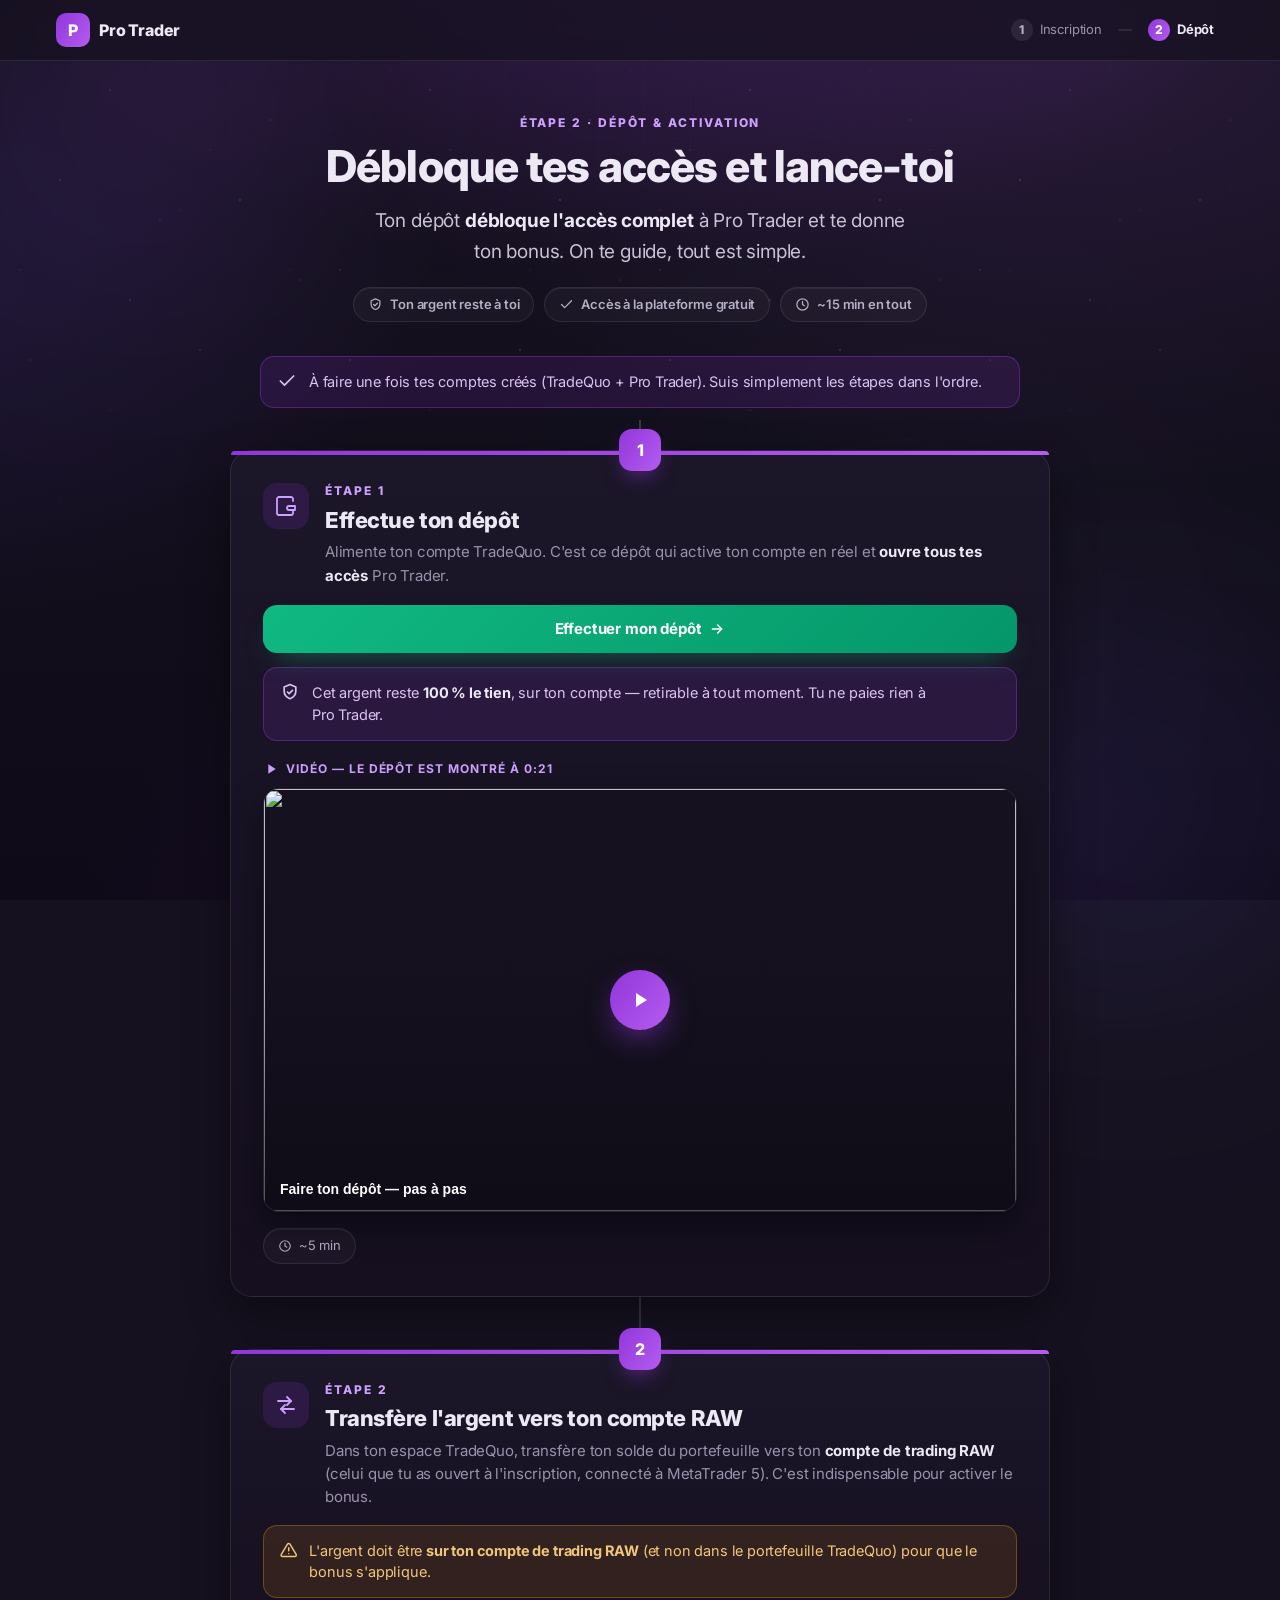
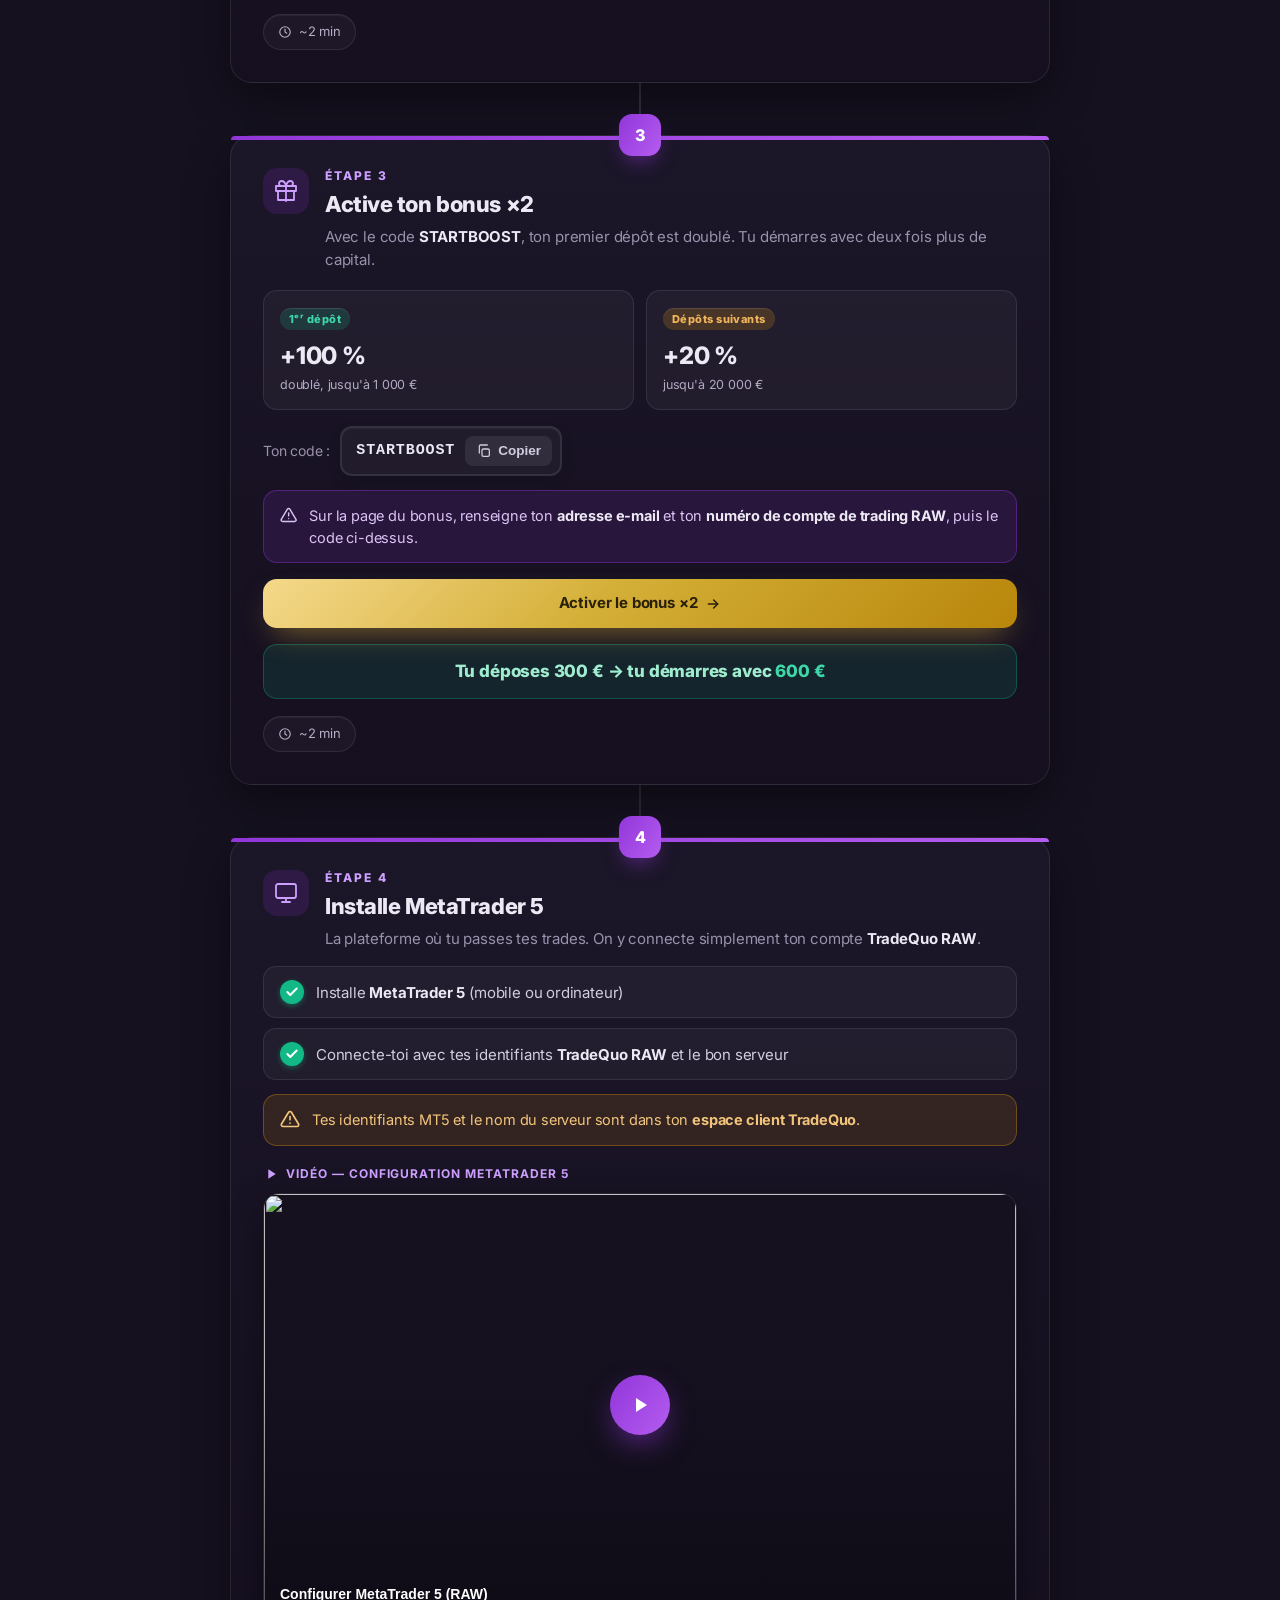
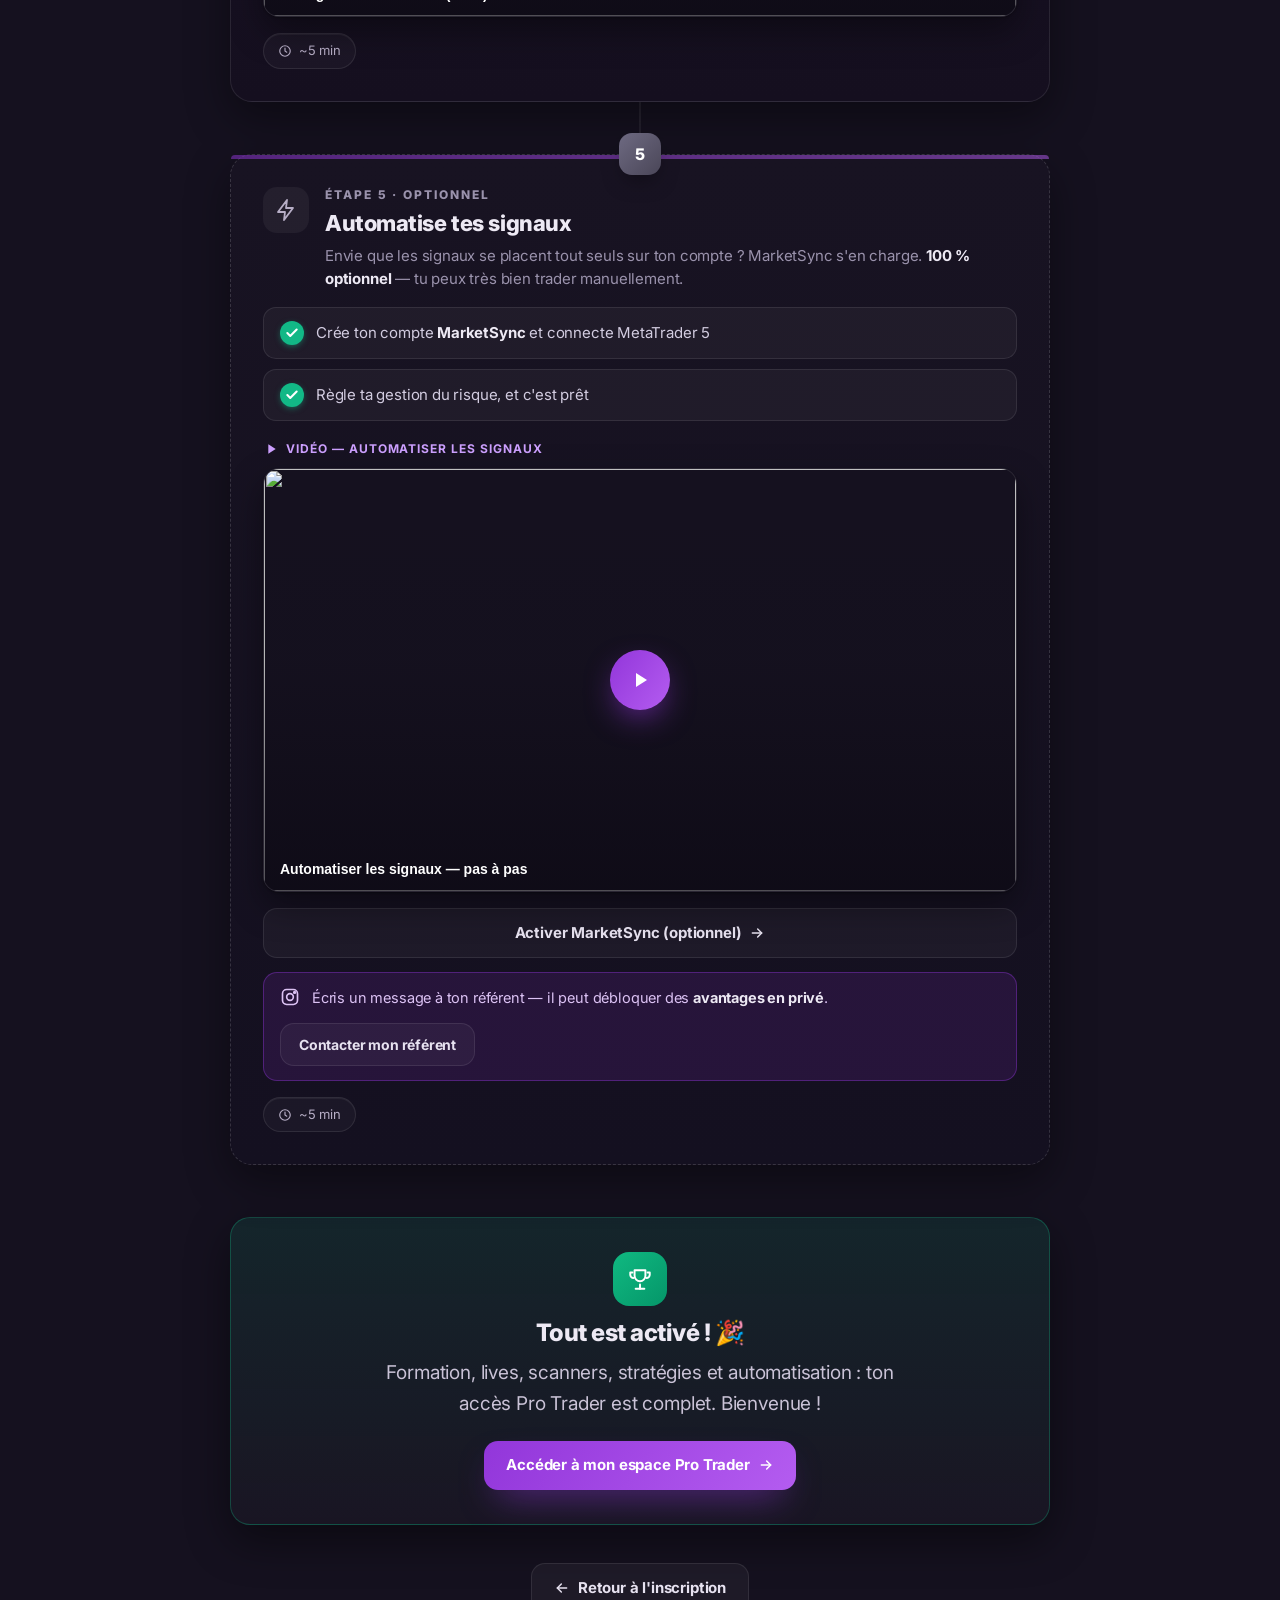
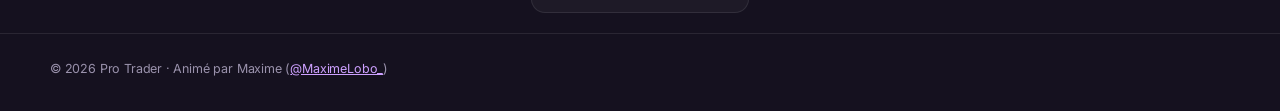
==== depot.html @ 98b0fa1c "Add progress stepper to header and give logo breathing room Add a 1 Inscription → 2 Dépôt wayfinding" ====
<!DOCTYPE html>
<html lang="fr">
<head>
  <meta charset="UTF-8" />
  <meta name="viewport" content="width=device-width, initial-scale=1.0" />
  <title>Pro Trader — Dépôt, bonus & MetaTrader 5</title>
  <meta name="description" content="Débloque tous tes accès en quelques minutes : dépôt, bonus ×2, MetaTrader 5 et automatisation. Guidé pas à pas, sans connaissance technique." />
  <meta name="theme-color" content="#15111F" />
  <link rel="icon" href="data:image/svg+xml,%3Csvg xmlns='http://www.w3.org/2000/svg' viewBox='0 0 32 32'%3E%3Crect width='32' height='32' rx='7' fill='%239236DA'/%3E%3Ctext x='16' y='23' font-size='19' font-family='Arial' font-weight='bold' fill='white' text-anchor='middle'%3EP%3C/text%3E%3C/svg%3E" />
  <link rel="preconnect" href="https://fonts.googleapis.com" />
  <link rel="preconnect" href="https://fonts.gstatic.com" crossorigin />
  <link href="https://fonts.googleapis.com/css2?family=Inter:wght@400;500;600;700;800;900&display=swap" rel="stylesheet" />
  <link rel="stylesheet" href="style.css" />
  <script>document.documentElement.classList.add('js');</script>
</head>
<body>
  <div class="bg-stars" aria-hidden="true"></div>
  <div class="orb orb-a" aria-hidden="true"></div>
  <div class="orb orb-b" aria-hidden="true"></div>
  <div class="orb orb-c" aria-hidden="true"></div>

  <svg width="0" height="0" aria-hidden="true" style="position:absolute"><defs>
    <g id="i-check"><path d="M20 6 9 17l-5-5"/></g>
    <g id="i-arrow"><path d="M5 12h14"/><path d="m13 6 6 6-6 6"/></g>
    <g id="i-back"><path d="M19 12H5"/><path d="m11 18-6-6 6-6"/></g>
    <g id="i-deposit"><path d="M19 7V5a2 2 0 0 0-2-2H5a2 2 0 0 0-2 2v14a2 2 0 0 0 2 2h12a2 2 0 0 0 2-2v-2"/><path d="M21 12h-6a2 2 0 0 0 0 4h6v-4Z"/></g>
    <g id="i-transfer"><path d="M4 8h13"/><path d="m13 4 4 4-4 4"/><path d="M20 16H7"/><path d="m11 20-4-4 4-4"/></g>
    <g id="i-screen"><rect x="2" y="3" width="20" height="14" rx="2"/><path d="M8 21h8"/><path d="M12 17v4"/></g>
    <g id="i-clock"><circle cx="12" cy="12" r="9"/><path d="M12 7v5l3 2"/></g>
    <g id="i-gift"><path d="M20 12v9H4v-9"/><path d="M2 7h20v5H2z"/><path d="M12 22V7"/><path d="M12 7H7.5a2.5 2.5 0 0 1 0-5C11 2 12 7 12 7Z"/><path d="M12 7h4.5a2.5 2.5 0 0 0 0-5C13 2 12 7 12 7Z"/></g>
    <g id="i-bolt"><path d="M13 2 4 14h7l-1 8 9-12h-7l1-8Z"/></g>
    <g id="i-copy"><rect x="9" y="9" width="11" height="11" rx="2"/><path d="M5 15V5a2 2 0 0 1 2-2h10"/></g>
    <g id="i-alert"><path d="M12 9v4"/><path d="M12 17h.01"/><path d="M10.3 3.9 1.8 18a2 2 0 0 0 1.7 3h17a2 2 0 0 0 1.7-3L13.7 3.9a2 2 0 0 0-3.4 0Z"/></g>
    <g id="i-shield"><path d="M12 3l7 3v5c0 4.5-3 7.5-7 9-4-1.5-7-4.5-7-9V6l7-3Z"/><path d="m9 12 2 2 4-4"/></g>
    <g id="i-trophy"><path d="M8 21h8"/><path d="M12 17v4"/><path d="M7 4h10v5a5 5 0 0 1-10 0V4Z"/><path d="M5 6H3v2a3 3 0 0 0 3 3"/><path d="M19 6h2v2a3 3 0 0 1-3 3"/></g>
    <g id="i-play"><path d="M8 5v14l11-7z"/></g>
    <g id="i-ig"><rect x="3" y="3" width="18" height="18" rx="5"/><circle cx="12" cy="12" r="4"/><circle cx="17.5" cy="6.5" r="1"/></g>
  </defs></svg>

  <!-- TOPBAR -->
  <header class="topbar">
    <div class="wrap topbar-in">
      <a class='logo' href='index.html'><span class="mark">P</span> Pro&nbsp;Trader</a>
      <nav class="steps-nav" aria-label="Progression">
        <a href="index.html"><span class="n">1</span><span class="lbl">Inscription</span></a>
        <span class="sep" aria-hidden="true"></span>
        <a href="depot.html" class="active" aria-current="step"><span class="n">2</span><span class="lbl">Dépôt</span></a>
      </nav>
    </div>
  </header>

  <!-- HERO -->
  <section class="wrap narrow" style="text-align:center; padding:54px 20px 8px">
    <p class="eyebrow reveal">Étape 2 · Dépôt &amp; activation</p>
    <h1 class="h-sec reveal" style="margin-top:12px; font-size:clamp(28px,4.4vw,44px)">Débloque tes accès et lance-toi</h1>
    <p class="lead reveal" style="margin:16px auto 0; max-width:560px">Ton dépôt <strong style="color:var(--ink)">débloque l'accès complet</strong> à Pro&nbsp;Trader et te donne ton bonus. On te guide, tout est simple.</p>
    <div class="trust reveal">
      <span class="chip"><svg width="15" height="15" viewBox="0 0 24 24" fill="none" stroke="currentColor" stroke-width="2" stroke-linecap="round" stroke-linejoin="round"><use href="#i-shield"/></svg>Ton argent reste à toi</span>
      <span class="chip"><svg width="15" height="15" viewBox="0 0 24 24" fill="none" stroke="currentColor" stroke-width="2" stroke-linecap="round" stroke-linejoin="round"><use href="#i-check"/></svg>Accès à la plateforme gratuit</span>
      <span class="chip"><svg width="15" height="15" viewBox="0 0 24 24" fill="none" stroke="currentColor" stroke-width="2" stroke-linecap="round" stroke-linejoin="round"><use href="#i-clock"/></svg>~15 min en tout</span>
    </div>
  </section>

  <section class="wrap" style="padding:26px 20px 8px">
    <div class="note note-blue reveal" style="max-width:760px; margin:0 auto">
      <svg width="20" height="20" viewBox="0 0 24 24" fill="none" stroke="currentColor" stroke-width="2" stroke-linecap="round" stroke-linejoin="round"><use href="#i-check"/></svg>
      <span>À faire une fois tes comptes créés (TradeQuo + Pro&nbsp;Trader). Suis simplement les étapes dans l'ordre.</span>
    </div>

    <div class="timeline" style="max-width:820px; margin:12px auto 0">

      <!-- 1 — DÉPÔT -->
      <div class="step reveal">
        <div class="step-num">1</div>
        <div style="display:flex; align-items:flex-start; gap:16px">
          <div class="step-ico"><svg width="24" height="24" viewBox="0 0 24 24" fill="none" stroke="currentColor" stroke-width="1.8" stroke-linecap="round" stroke-linejoin="round"><use href="#i-deposit"/></svg></div>
          <div style="min-width:0">
            <p class="eyebrow">Étape 1</p>
            <h2 class="h-sec" style="font-size:22px; margin-top:4px">Effectue ton dépôt</h2>
            <p style="margin:8px 0 0; font-size:15px; line-height:1.55; color:var(--muted)">Alimente ton compte TradeQuo. C'est ce dépôt qui active ton compte en réel et <strong style="color:var(--ink)">ouvre tous tes accès</strong> Pro&nbsp;Trader.</p>
          </div>
        </div>

        <a href="https://my.tradequo.com/en/funds/deposit" target="_blank" rel="noopener nofollow sponsored" class="btn btn-green btn-md" style="width:100%; margin-top:18px">Effectuer mon dépôt <svg width="16" height="16" viewBox="0 0 24 24" fill="none" stroke="currentColor" stroke-width="2.2" stroke-linecap="round" stroke-linejoin="round"><use href="#i-arrow"/></svg></a>

        <div class="note note-blue" style="margin-top:14px">
          <svg width="20" height="20" viewBox="0 0 24 24" fill="none" stroke="currentColor" stroke-width="2" stroke-linecap="round" stroke-linejoin="round"><use href="#i-shield"/></svg>
          <span>Cet argent reste <strong style="color:var(--ink)">100&nbsp;% le tien</strong>, sur ton compte — retirable à tout moment. Tu ne paies rien à Pro&nbsp;Trader.</span>
        </div>

        <div style="margin-top:18px">
          <p class="vid-tag" style="margin:0 0 10px"><svg width="16" height="16" viewBox="0 0 24 24" fill="currentColor"><use href="#i-play"/></svg>Vidéo — le dépôt est montré à 0:21</p>
          <div class="vid" data-yt="L6r8itcpYb8" data-start="21">
            <button type="button" class="vid-btn" aria-label="Lire la vidéo : faire ton dépôt">
              <img class="vid-thumb" src="https://i.ytimg.com/vi/L6r8itcpYb8/hqdefault.jpg" alt="" loading="lazy" decoding="async" />
              <span class="vid-shade"></span><span class="vid-play"><svg width="24" height="24" viewBox="0 0 24 24" fill="currentColor"><use href="#i-play"/></svg></span>
              <span class="vid-label">Faire ton dépôt — pas à pas</span>
            </button>
          </div>
        </div>

        <div style="margin-top:16px"><span class="chip"><svg width="14" height="14" viewBox="0 0 24 24" fill="none" stroke="currentColor" stroke-width="2" stroke-linecap="round" stroke-linejoin="round"><use href="#i-clock"/></svg>~5 min</span></div>
      </div>

      <!-- 2 — TRANSFERT -->
      <div class="step reveal">
        <div class="step-num">2</div>
        <div style="display:flex; align-items:flex-start; gap:16px">
          <div class="step-ico"><svg width="24" height="24" viewBox="0 0 24 24" fill="none" stroke="currentColor" stroke-width="1.8" stroke-linecap="round" stroke-linejoin="round"><use href="#i-transfer"/></svg></div>
          <div style="min-width:0">
            <p class="eyebrow">Étape 2</p>
            <h2 class="h-sec" style="font-size:22px; margin-top:4px">Transfère l'argent vers ton compte RAW</h2>
            <p style="margin:8px 0 0; font-size:15px; line-height:1.55; color:var(--muted)">Dans ton espace TradeQuo, transfère ton solde du portefeuille vers ton <strong style="color:var(--ink)">compte de trading RAW</strong> (celui que tu as ouvert à l'inscription, connecté à MetaTrader&nbsp;5). C'est indispensable pour activer le bonus.</p>
          </div>
        </div>

        <div class="note note-amber" style="margin-top:16px">
          <svg width="20" height="20" viewBox="0 0 24 24" fill="none" stroke="currentColor" stroke-width="2" stroke-linecap="round" stroke-linejoin="round"><use href="#i-alert"/></svg>
          <span>L'argent doit être <strong>sur ton compte de trading RAW</strong> (et non dans le portefeuille TradeQuo) pour que le bonus s'applique.</span>
        </div>

        <div style="margin-top:16px"><span class="chip"><svg width="14" height="14" viewBox="0 0 24 24" fill="none" stroke="currentColor" stroke-width="2" stroke-linecap="round" stroke-linejoin="round"><use href="#i-clock"/></svg>~2 min</span></div>
      </div>

      <!-- 3 — BONUS -->
      <div class="step reveal">
        <div class="step-num">3</div>
        <div style="display:flex; align-items:flex-start; gap:16px">
          <div class="step-ico"><svg width="24" height="24" viewBox="0 0 24 24" fill="none" stroke="currentColor" stroke-width="1.8" stroke-linecap="round" stroke-linejoin="round"><use href="#i-gift"/></svg></div>
          <div style="min-width:0">
            <p class="eyebrow">Étape 3</p>
            <h2 class="h-sec" style="font-size:22px; margin-top:4px">Active ton bonus ×2</h2>
            <p style="margin:8px 0 0; font-size:15px; line-height:1.55; color:var(--muted)">Avec le code <strong style="color:var(--ink)">STARTBOOST</strong>, ton premier dépôt est doublé. Tu démarres avec deux fois plus de capital.</p>
          </div>
        </div>

        <div class="tier-grid" style="margin-top:18px">
          <div class="tier">
            <span class="tier-badge">1ᵉʳ dépôt</span>
            <div class="tier-big">+100&nbsp;%</div>
            <div class="tier-sub">doublé, jusqu'à 1 000 €</div>
          </div>
          <div class="tier">
            <span class="tier-badge" style="background:rgba(245,158,11,.18);color:#F0B45C">Dépôts suivants</span>
            <div class="tier-big">+20&nbsp;%</div>
            <div class="tier-sub">jusqu'à 20 000 €</div>
          </div>
        </div>

        <div class="code-row" style="margin-top:16px">
          <span style="font-size:14px; color:var(--muted)">Ton code :</span>
          <span class="code-pill"><code id="startCode" data-code="startCode">STARTBOOST</code><button type="button" data-code-for="startCode" class="code-copy"><svg width="16" height="16" viewBox="0 0 24 24" fill="none" stroke="currentColor" stroke-width="1.9" stroke-linecap="round" stroke-linejoin="round"><use href="#i-copy"/></svg>Copier</button></span>
        </div>

        <div class="note note-blue" style="margin-top:14px">
          <svg width="20" height="20" viewBox="0 0 24 24" fill="none" stroke="currentColor" stroke-width="2" stroke-linecap="round" stroke-linejoin="round"><use href="#i-alert"/></svg>
          <span>Sur la page du bonus, renseigne ton <strong style="color:var(--ink)">adresse e-mail</strong> et ton <strong style="color:var(--ink)">numéro de compte de trading RAW</strong>, puis le code ci-dessus.</span>
        </div>

        <a href="https://tradequo.com/promo" target="_blank" rel="noopener nofollow sponsored" class="btn btn-gold btn-md" style="width:100%; margin-top:16px">Activer le bonus ×2 <svg width="16" height="16" viewBox="0 0 24 24" fill="none" stroke="currentColor" stroke-width="2.2" stroke-linecap="round" stroke-linejoin="round"><use href="#i-arrow"/></svg></a>

        <p style="margin-top:16px; text-align:center; font-weight:800; color:#9FECCF; background:rgba(18,184,134,.12); border:1px solid rgba(18,184,134,.32); border-radius:14px; padding:14px 16px; font-size:17px">Tu déposes 300&nbsp;€ → tu démarres avec <span style="color:#3dd7a8">600&nbsp;€</span></p>

        <div style="margin-top:16px"><span class="chip"><svg width="14" height="14" viewBox="0 0 24 24" fill="none" stroke="currentColor" stroke-width="2" stroke-linecap="round" stroke-linejoin="round"><use href="#i-clock"/></svg>~2 min</span></div>
      </div>

      <!-- 4 — METATRADER 5 -->
      <div class="step reveal">
        <div class="step-num">4</div>
        <div style="display:flex; align-items:flex-start; gap:16px">
          <div class="step-ico"><svg width="24" height="24" viewBox="0 0 24 24" fill="none" stroke="currentColor" stroke-width="1.8" stroke-linecap="round" stroke-linejoin="round"><use href="#i-screen"/></svg></div>
          <div style="min-width:0">
            <p class="eyebrow">Étape 4</p>
            <h2 class="h-sec" style="font-size:22px; margin-top:4px">Installe MetaTrader&nbsp;5</h2>
            <p style="margin:8px 0 0; font-size:15px; line-height:1.55; color:var(--muted)">La plateforme où tu passes tes trades. On y connecte simplement ton compte <strong style="color:var(--ink)">TradeQuo RAW</strong>.</p>
          </div>
        </div>

        <div class="ck-list" style="margin-top:16px">
          <div class="ck-pill"><span class="ck-circle"><svg viewBox="0 0 24 24" fill="none" stroke="currentColor" stroke-width="3.5" stroke-linecap="round" stroke-linejoin="round"><use href="#i-check"/></svg></span><span>Installe <strong style="color:var(--ink)">MetaTrader 5</strong> (mobile ou ordinateur)</span></div>
          <div class="ck-pill"><span class="ck-circle"><svg viewBox="0 0 24 24" fill="none" stroke="currentColor" stroke-width="3.5" stroke-linecap="round" stroke-linejoin="round"><use href="#i-check"/></svg></span><span>Connecte-toi avec tes identifiants <strong style="color:var(--ink)">TradeQuo RAW</strong> et le bon serveur</span></div>
        </div>

        <div class="note note-amber" style="margin-top:14px">
          <svg width="20" height="20" viewBox="0 0 24 24" fill="none" stroke="currentColor" stroke-width="2" stroke-linecap="round" stroke-linejoin="round"><use href="#i-alert"/></svg>
          <span>Tes identifiants MT5 et le nom du serveur sont dans ton <strong>espace client TradeQuo</strong>.</span>
        </div>

        <div style="margin-top:18px">
          <p class="vid-tag" style="margin:0 0 10px"><svg width="16" height="16" viewBox="0 0 24 24" fill="currentColor"><use href="#i-play"/></svg>Vidéo — configuration MetaTrader 5</p>
          <div class="vid" data-yt="Tlbm8tkWyGI">
            <button type="button" class="vid-btn" aria-label="Lire la vidéo : configurer MetaTrader 5">
              <img class="vid-thumb" src="https://i.ytimg.com/vi/Tlbm8tkWyGI/hqdefault.jpg" alt="" loading="lazy" decoding="async" />
              <span class="vid-shade"></span><span class="vid-play"><svg width="24" height="24" viewBox="0 0 24 24" fill="currentColor"><use href="#i-play"/></svg></span>
              <span class="vid-label">Configurer MetaTrader 5 (RAW)</span>
            </button>
          </div>
        </div>

        <div style="margin-top:16px"><span class="chip"><svg width="14" height="14" viewBox="0 0 24 24" fill="none" stroke="currentColor" stroke-width="2" stroke-linecap="round" stroke-linejoin="round"><use href="#i-clock"/></svg>~5 min</span></div>
      </div>

      <!-- 5 — AUTOMATISATION (OPTIONNEL) -->
      <div class="step optional reveal">
        <div class="step-num" style="background:linear-gradient(135deg,#6E6A82,#4A4658); box-shadow:0 10px 22px -8px rgba(0,0,0,.5)">5</div>
        <div style="display:flex; align-items:flex-start; gap:16px">
          <div class="step-ico" style="background:rgba(255,255,255,.05); color:#B7AEC6"><svg width="24" height="24" viewBox="0 0 24 24" fill="none" stroke="currentColor" stroke-width="1.8" stroke-linecap="round" stroke-linejoin="round"><use href="#i-bolt"/></svg></div>
          <div style="min-width:0">
            <p class="eyebrow" style="color:var(--muted)">Étape 5 · Optionnel</p>
            <h2 class="h-sec" style="font-size:22px; margin-top:4px">Automatise tes signaux</h2>
            <p style="margin:8px 0 0; font-size:15px; line-height:1.55; color:var(--muted)">Envie que les signaux se placent tout seuls sur ton compte&nbsp;? MarketSync s'en charge. <strong style="color:var(--ink)">100&nbsp;% optionnel</strong> — tu peux très bien trader manuellement.</p>
          </div>
        </div>

        <div class="ck-list" style="margin-top:16px">
          <div class="ck-pill"><span class="ck-circle"><svg viewBox="0 0 24 24" fill="none" stroke="currentColor" stroke-width="3.5" stroke-linecap="round" stroke-linejoin="round"><use href="#i-check"/></svg></span><span>Crée ton compte <strong style="color:var(--ink)">MarketSync</strong> et connecte MetaTrader 5</span></div>
          <div class="ck-pill"><span class="ck-circle"><svg viewBox="0 0 24 24" fill="none" stroke="currentColor" stroke-width="3.5" stroke-linecap="round" stroke-linejoin="round"><use href="#i-check"/></svg></span><span>Règle ta gestion du risque, et c'est prêt</span></div>
        </div>

        <div style="margin-top:18px">
          <p class="vid-tag" style="margin:0 0 10px"><svg width="16" height="16" viewBox="0 0 24 24" fill="currentColor"><use href="#i-play"/></svg>Vidéo — automatiser les signaux</p>
          <div class="vid" data-yt="x-60nb0NnYc">
            <button type="button" class="vid-btn" aria-label="Lire la vidéo : automatiser les signaux">
              <img class="vid-thumb" src="https://i.ytimg.com/vi/x-60nb0NnYc/hqdefault.jpg" alt="" loading="lazy" decoding="async" />
              <span class="vid-shade"></span><span class="vid-play"><svg width="24" height="24" viewBox="0 0 24 24" fill="currentColor"><use href="#i-play"/></svg></span>
              <span class="vid-label">Automatiser les signaux — pas à pas</span>
            </button>
          </div>
        </div>

        <a href="https://www.marketsync.ai/auth/register?ref=CB57DT" target="_blank" rel="noopener" class="btn btn-ghost btn-md" style="width:100%; margin-top:16px">Activer MarketSync (optionnel) <svg width="16" height="16" viewBox="0 0 24 24" fill="none" stroke="currentColor" stroke-width="2.2" stroke-linecap="round" stroke-linejoin="round"><use href="#i-arrow"/></svg></a>

        <div class="note note-blue" style="margin-top:14px; align-items:center; justify-content:space-between; gap:14px; flex-wrap:wrap">
          <span style="display:flex; gap:12px; align-items:flex-start"><svg width="20" height="20" style="flex:none" viewBox="0 0 24 24" fill="none" stroke="currentColor" stroke-width="2" stroke-linecap="round" stroke-linejoin="round"><use href="#i-ig"/></svg><span>Écris un message à ton référent — il peut débloquer des <strong style="color:var(--ink)">avantages en privé</strong>.</span></span>
          <a href="#" data-link="instagram" target="_blank" rel="noopener" class="btn btn-ghost btn-sm" style="flex:none">Contacter mon référent</a>
        </div>

        <div style="margin-top:16px"><span class="chip"><svg width="14" height="14" viewBox="0 0 24 24" fill="none" stroke="currentColor" stroke-width="2" stroke-linecap="round" stroke-linejoin="round"><use href="#i-clock"/></svg>~5 min</span></div>
      </div>

    </div>

    <!-- BRAVO -->
    <div class="card reveal" style="max-width:820px; margin:52px auto 0; text-align:center; padding:34px 26px; border-color:rgba(18,184,134,.30); background:linear-gradient(180deg, rgba(18,184,134,.12), rgba(255,255,255,.02))">
      <div style="display:inline-grid; place-items:center; height:54px; width:54px; border-radius:16px; color:#fff; background:linear-gradient(135deg,#10b981,#059669); margin-bottom:14px"><svg width="26" height="26" viewBox="0 0 24 24" fill="none" stroke="currentColor" stroke-width="1.8" stroke-linecap="round" stroke-linejoin="round"><use href="#i-trophy"/></svg></div>
      <h2 class="h-sec" style="font-size:24px">Tout est activé&nbsp;! 🎉</h2>
      <p class="lead" style="margin:12px auto 0; max-width:520px">Formation, lives, scanners, stratégies et automatisation : ton accès Pro&nbsp;Trader est complet. Bienvenue&nbsp;!</p>
      <div style="margin-top:22px">
        <a href="https://app.myprotrader.app/" target="_blank" rel="noopener" class="btn btn-primary btn-md">Accéder à mon espace Pro&nbsp;Trader <svg width="16" height="16" viewBox="0 0 24 24" fill="none" stroke="currentColor" stroke-width="2.2" stroke-linecap="round" stroke-linejoin="round"><use href="#i-arrow"/></svg></a>
      </div>
    </div>

  </section>

  <!-- PAGER -->
  <section class="wrap" style="padding:30px 20px 10px">
    <div class="pagernav" style="max-width:820px; margin:0 auto; justify-content:center">
      <a class='btn btn-ghost btn-md' href='index.html'><svg width="16" height="16" viewBox="0 0 24 24" fill="none" stroke="currentColor" stroke-width="2.2" stroke-linecap="round" stroke-linejoin="round"><use href="#i-back"/></svg> Retour à l'inscription</a>
    </div>
  </section>

  <!-- FOOTER -->
  <footer class="foot">
    <div class="wrap foot-in">
      <p style="margin:0">© <span id="year"></span> Pro&nbsp;Trader · Animé par Maxime (<a href="#" data-link="instagram" target="_blank" rel="noopener">@MaximeLobo_</a>)</p>
    </div>
  </footer>

  <script src="config.js?v=3"></script>
</body>
</html>
---- style.css ----
/* =========================================================
   PRO TRADER — design system partagé (Présentation / Inscription / Connexion)
   Un seul fichier de style pour les 3 pages = zéro répétition.
   Thème : VIOLET SOMBRE (identique à la page Présentation).
   ========================================================= */

:root{
  --brand:#9236DA; --brand-700:#7c2bc0; --cyan:#B45CF0;
  --ink:#EDE9F4; --text:#E7E2F0; --body:#D8D2E4; --muted:#9A92AC;
  --bg:#15111F; --line:rgba(255,255,255,.09);
  --vlight:#CDA0FF; --green:#12B886; --muted-2:#B3AAC4;
  --grad:linear-gradient(125deg,#9236DA,#B45CF0);
  --card:linear-gradient(180deg,#1B1628,#150F1F);
  --shadow-sm:0 1px 2px rgba(0,0,0,.30), 0 14px 34px rgba(0,0,0,.38);
  --shadow:0 26px 60px rgba(0,0,0,.50);
  --maxw:1080px;
}

*{ box-sizing:border-box; }
html{ scroll-behavior:smooth; scroll-padding-top:72px; }
body{
  margin:0; background:var(--bg); color:var(--body);
  font-family:Inter, system-ui, -apple-system, sans-serif; -webkit-font-smoothing:antialiased; overflow-x:hidden; line-height:1.5; letter-spacing:-0.011em; text-rendering:optimizeLegibility; font-feature-settings:"kern" 1,"liga" 1;
}
/* === FOND PREMIUM — Aurores douces (animations discrètes, reduced-motion safe) === */
body::before{ content:""; position:fixed; inset:0; z-index:-4; pointer-events:none;
  background:
    radial-gradient(1100px 600px at 50% -10%, rgba(146,54,218,.22), transparent 60%),
    radial-gradient(1200px 720px at 84% 6%, rgba(180,92,240,.12), transparent 60%),
    radial-gradient(950px 620px at -8% 32%, rgba(108,70,240,.12), transparent 55%),
    radial-gradient(1000px 760px at 50% 112%, rgba(146,54,218,.12), transparent 60%),
    linear-gradient(180deg, #15111F 0%, #120E1B 60%, #0E0A17 100%); }
body::after{ content:""; position:fixed; inset:0; z-index:-1; pointer-events:none; opacity:.5;
  background-image:linear-gradient(rgba(255,255,255,.022) 1px, transparent 1px), linear-gradient(90deg, rgba(255,255,255,.022) 1px, transparent 1px);
  background-size:46px 46px;
  -webkit-mask-image:radial-gradient(circle at 50% 12%, #000, transparent 80%); mask-image:radial-gradient(circle at 50% 12%, #000, transparent 80%);
  animation:gridBreath 30s ease-in-out infinite; will-change:opacity; }
@keyframes gridBreath{ 0%,100%{ opacity:.40 } 50%{ opacity:.56 } }
.bg-stars{ position:fixed; inset:0; z-index:-3; pointer-events:none;
  background-image:url("data:image/svg+xml,%3Csvg xmlns='http://www.w3.org/2000/svg' width='320' height='320'%3E%3Cg fill='%23CDA0FF'%3E%3Ccircle cx='30' cy='40' r='1'/%3E%3Ccircle cx='110' cy='90' r='.8'/%3E%3Ccircle cx='200' cy='30' r='1.1'/%3E%3Ccircle cx='270' cy='120' r='.7'/%3E%3Ccircle cx='60' cy='180' r='.9'/%3E%3Ccircle cx='160' cy='220' r='.8'/%3E%3Ccircle cx='240' cy='200' r='1'/%3E%3Ccircle cx='300' cy='280' r='.7'/%3E%3Ccircle cx='20' cy='270' r='.8'/%3E%3Ccircle cx='130' cy='300' r='.9'/%3E%3C/g%3E%3C/svg%3E"), url("data:image/svg+xml,%3Csvg xmlns='http://www.w3.org/2000/svg' width='240' height='240'%3E%3Cg fill='%23B45CF0'%3E%3Ccircle cx='50' cy='30' r='.7'/%3E%3Ccircle cx='150' cy='70' r='.6'/%3E%3Ccircle cx='210' cy='150' r='.7'/%3E%3Ccircle cx='90' cy='130' r='.6'/%3E%3Ccircle cx='180' cy='210' r='.7'/%3E%3Ccircle cx='30' cy='190' r='.6'/%3E%3C/g%3E%3C/svg%3E");
  background-repeat:repeat, repeat; background-size:320px 320px, 240px 240px; opacity:.36;
  -webkit-mask-image:radial-gradient(120% 90% at 50% 0%, #000 0%, rgba(0,0,0,.55) 45%, transparent 80%);
  mask-image:radial-gradient(120% 90% at 50% 0%, #000 0%, rgba(0,0,0,.55) 45%, transparent 80%);
  animation:starsTwinkle 18s ease-in-out infinite; will-change:opacity; }
@keyframes starsTwinkle{ 0%,100%{ opacity:.30 } 50%{ opacity:.46 } }
.orb{ position:fixed; z-index:-2; border-radius:50%; pointer-events:none; filter:blur(90px); opacity:.34; will-change:transform; mix-blend-mode:screen; }
.orb-a{ width:500px; height:500px; top:-140px; left:-110px; background:radial-gradient(circle, rgba(146,54,218,.46), transparent 70%); animation:auroraA 26s ease-in-out infinite alternate; }
.orb-b{ width:560px; height:560px; bottom:-180px; right:-130px; background:radial-gradient(circle, rgba(108,70,240,.40), transparent 70%); animation:auroraB 32s ease-in-out infinite alternate; }
.orb-c{ width:640px; height:640px; top:36%; left:46%; background:radial-gradient(circle, rgba(180,92,240,.20) 0%, rgba(0,191,166,.06) 45%, transparent 72%); opacity:.28; filter:blur(110px); animation:auroraC 40s ease-in-out infinite alternate; }
@keyframes auroraA{ 0%{ transform:translate(0,0) scale(1);} 50%{ transform:translate(80px,60px) scale(1.12);} 100%{ transform:translate(140px,100px) scale(1.18);} }
@keyframes auroraB{ 0%{ transform:translate(0,0) scale(1.05);} 50%{ transform:translate(-70px,-50px) scale(1.12);} 100%{ transform:translate(-120px,-84px) scale(1.16);} }
@keyframes auroraC{ 0%{ transform:translate(-50%,-50%) scale(1) rotate(0deg);} 50%{ transform:translate(-46%,-54%) scale(1.1) rotate(6deg);} 100%{ transform:translate(-54%,-47%) scale(1.05) rotate(-5deg);} }
@media (prefers-reduced-motion:reduce){ .orb,.bg-stars,body::after{ animation:none !important; } .orb-c{ transform:translate(-50%,-50%) !important; } }
*:focus-visible{ outline:2px solid var(--vlight); outline-offset:2px; border-radius:8px; }
::selection{ background:rgba(146,54,218,.40); }
img{ max-width:100%; display:block; }
a{ color:inherit; }

.wrap{ max-width:var(--maxw); margin:0 auto; padding:0 20px; }
@media (min-width:640px){ .wrap{ padding:0 28px; } }
@media (min-width:1024px){ .wrap{ padding:0 40px; } }
@media (min-width:1280px){ :root{ --maxw:1180px; } }
@media (min-width:1700px){ :root{ --maxw:1280px; } }
.narrow{ max-width:760px; margin-left:auto; margin-right:auto; }

/* ---------- Titres ---------- */
.eyebrow{ font-size:12px; font-weight:800; letter-spacing:.16em; line-height:1.3; text-transform:uppercase; color:var(--vlight); margin:0 0 10px; }
.h-hero{ color:var(--ink); font-weight:800; letter-spacing:-.025em; line-height:1.04; font-size:clamp(34px,5.2vw,60px); margin:0; }
.h-sec{ color:var(--ink); font-weight:800; letter-spacing:-.02em; line-height:1.08; font-size:clamp(26px,3.6vw,40px); margin:0; }
.lead{ font-size:clamp(16px,2.1vw,19px); line-height:1.6; color:#C9C2D6; }
.grad{ background:var(--grad); -webkit-background-clip:text; background-clip:text; color:transparent; }

/* ---------- Boutons ---------- */
.btn{ display:inline-flex; align-items:center; justify-content:center; gap:8px; font-weight:700; border-radius:14px; cursor:pointer; text-decoration:none; border:0; transition:transform .15s ease, box-shadow .2s, filter .2s; }
.btn:active{ transform:translateY(1px) scale(.99); }
.btn-lg{ padding:16px 30px; font-size:16px; }
.btn-md{ padding:13px 22px; font-size:15px; }
.btn-sm{ padding:10px 18px; font-size:14px; }
.btn-primary{ background:var(--grad); color:#fff; box-shadow:0 16px 36px -14px rgba(146,54,218,.7); }
.btn-primary:hover{ filter:brightness(1.08); box-shadow:0 20px 44px -14px rgba(146,54,218,.8); }
.btn-green{ background:linear-gradient(135deg,#10b981,#059669); color:#fff; box-shadow:0 14px 28px -14px rgba(16,185,129,.55); transition:transform .15s ease, box-shadow .2s, filter .2s; }
.btn-green:hover{ filter:brightness(1.06); box-shadow:0 18px 36px -14px rgba(16,185,129,.7); }
.btn-green:active{ transform:translateY(1px) scale(.99); }
.btn-ghost{ background:rgba(255,255,255,.04); border:1px solid var(--line); color:var(--text); transition:transform .15s ease, background .2s, box-shadow .2s; }
.btn-ghost:hover{ background:rgba(255,255,255,.08); box-shadow:0 8px 20px rgba(0,0,0,.3); }
.btn-ghost:active{ transform:translateY(1px) scale(.99); }
.disabled-link{ opacity:.45; pointer-events:none; cursor:not-allowed; filter:grayscale(.5); box-shadow:none!important; }

.chip{ display:inline-flex; align-items:center; gap:7px; border-radius:999px; border:1px solid var(--line); background:rgba(255,255,255,.03); padding:7px 14px; font-size:13px; color:#B7AEC6; }
.card{ background:var(--card); border:1px solid var(--line); border-radius:20px; box-shadow:0 16px 44px rgba(0,0,0,.45); }

/* ---------- Barre de progression du parcours (nav 3 pages) ---------- */
.topbar{ position:sticky; top:0; z-index:40; background:rgba(21,17,31,.72); backdrop-filter:blur(10px); border-bottom:1px solid var(--line); }
.topbar-in{ display:flex; align-items:center; gap:14px; padding:13px 6px; }
.logo{ display:inline-flex; align-items:center; gap:9px; font-weight:800; color:var(--ink); text-decoration:none; }
.logo span.mark{ display:grid; place-items:center; height:34px; width:34px; border-radius:10px; color:#fff; font-weight:800; background:var(--grad); }
.steps-nav{ margin-left:auto; display:flex; align-items:center; gap:6px; font-size:13px; }
.steps-nav a{ display:inline-flex; align-items:center; gap:7px; text-decoration:none; color:var(--muted); padding:6px 10px; border-radius:999px; }
.steps-nav a .n{ display:grid; place-items:center; height:22px; width:22px; border-radius:999px; background:rgba(255,255,255,.08); color:#B7AEC6; font-weight:800; font-size:12px; }
.steps-nav a.active{ color:var(--ink); font-weight:700; }
.steps-nav a.active .n{ background:var(--grad); color:#fff; }
.steps-nav .sep{ width:14px; height:2px; background:var(--line); border-radius:2px; }
@media (max-width:680px){ .steps-nav .lbl{ display:none; } }

/* bandeau de confiance (hero) */
.trust{ display:flex; flex-wrap:wrap; justify-content:center; gap:10px; margin:20px auto 0; }
.trust .chip{ font-weight:600; }

/* étape optionnelle : allégée visuellement */
.step.optional{ border-style:dashed; border-color:rgba(255,255,255,.14); background:linear-gradient(180deg,#181322,#141020); }
.step.optional::before{ opacity:.5; }

/* navigation bas de page (Retour / Suivant) */
.pagernav{ display:flex; flex-wrap:wrap; gap:12px; justify-content:space-between; align-items:center; }
/* boîte contact (texte + bouton) : alignée en ligne sur desktop, empilée sur mobile */
.note-cta{ align-items:center; justify-content:space-between; gap:14px; }
@media (max-width:560px){
  .note-cta{ flex-direction:column; align-items:stretch; }
  .note-cta .btn{ width:100%; }
  .pagernav{ flex-direction:column; align-items:stretch; }
  .pagernav .btn{ width:100%; }
}

/* ---------- PRÉSENTATION : sections plein écran (non utilisées sur les pages 2-3) ---------- */
.scene{ min-height:88vh; display:flex; align-items:center; padding:64px 0; }
.scene.short{ min-height:auto; }
@media (max-width:640px){ .scene{ min-height:auto; padding:54px 0; } }
.scene-grid{ display:grid; gap:34px; align-items:center; }
@media (min-width:900px){ .scene-grid.two{ grid-template-columns:1.05fr .95fr; gap:48px; } }

.pillars{ display:grid; gap:16px; grid-template-columns:1fr; }
@media (min-width:620px){ .pillars{ grid-template-columns:1fr 1fr; } }
@media (min-width:980px){ .pillars{ grid-template-columns:1fr 1fr 1fr; } }
.pillar{ background:var(--card); border:1px solid var(--line); border-radius:18px; padding:22px; box-shadow:var(--shadow-sm); transition:transform .25s, box-shadow .25s; }
.pillar:hover{ transform:translateY(-3px); box-shadow:var(--shadow); }
.pico{ display:grid; place-items:center; height:48px; width:48px; border-radius:14px; background:rgba(146,54,218,.16); color:var(--vlight); margin-bottom:14px; }
.pillar h3{ margin:0 0 6px; font-size:18px; color:var(--ink); }
.pillar p{ margin:0; font-size:14.5px; line-height:1.55; color:var(--muted-2); }

.feature-ico{ display:grid; place-items:center; height:54px; width:54px; border-radius:16px; color:#fff; background:var(--grad); box-shadow:0 12px 24px -10px rgba(146,54,218,.6); }

.mock{ background:var(--card); border:1px solid var(--line); border-radius:20px; box-shadow:var(--shadow); padding:18px; }
.bar{ height:10px; border-radius:999px; background:rgba(255,255,255,.07); overflow:hidden; }
.bar > span{ display:block; height:100%; border-radius:999px; background:var(--grad); }
.row{ display:flex; align-items:center; gap:12px; }
.tag{ display:inline-flex; align-items:center; gap:6px; border-radius:999px; padding:5px 11px; font-size:12.5px; font-weight:700; }
.tag-up{ background:rgba(18,184,134,.18); color:#3dd7a8; }
.tag-down{ background:rgba(251,90,106,.18); color:#ff8a96; }
.tag-blue{ background:rgba(146,54,218,.20); color:var(--vlight); }
.tag-amber{ background:rgba(245,158,11,.18); color:#f0b45c; }

/* prix barrés / gratuit */
.pricerow{ display:flex; align-items:center; justify-content:space-between; gap:14px; padding:13px 16px; border:1px solid var(--line); border-radius:14px; background:rgba(255,255,255,.03); }
.pricerow .old{ color:#8A8296; text-decoration:line-through; font-weight:700; }
.free-badge{ display:inline-flex; align-items:center; gap:8px; border-radius:999px; padding:8px 18px; font-weight:800; letter-spacing:.02em; background:rgba(18,184,134,.18); color:#3dd7a8; }

/* flux (Telegram -> IA -> MT5) */
.flow{ display:grid; gap:12px; grid-template-columns:1fr; }
@media (min-width:560px){ .flow{ grid-template-columns:1fr auto 1fr auto 1fr; align-items:center; } }
.flow .node{ background:rgba(255,255,255,.04); border:1px solid var(--line); border-radius:14px; padding:14px 16px; text-align:center; box-shadow:var(--shadow-sm); }
.flow .arrow{ display:grid; place-items:center; color:var(--vlight); font-weight:800; }
@media (max-width:559px){ .flow .arrow{ transform:rotate(90deg); } }

/* ---------- TIMELINE + ÉTAPES (Inscription / Connexion) ---------- */
.timeline{ position:relative; display:flex; flex-direction:column; gap:52px; padding-top:30px; }
.timeline::before{ content:""; position:absolute; left:50%; top:0; bottom:24px; width:2px; transform:translateX(-50%); background:linear-gradient(rgba(255,255,255,.18),rgba(255,255,255,.04)); z-index:0; }
.step{ position:relative; z-index:1; background:var(--card); border:1px solid var(--line); border-radius:22px; box-shadow:0 16px 44px rgba(0,0,0,.40); padding:26px; transition:transform .25s, box-shadow .25s; }
@media (min-width:640px){ .step{ padding:32px; } }
.step:hover{ transform:translateY(-2px); box-shadow:0 20px 52px rgba(0,0,0,.50); }
.step::before{ content:""; position:absolute; top:0; left:0; right:0; height:4px; background:var(--grad); border-radius:22px 22px 0 0; }
.step-num{ position:absolute; top:-22px; left:50%; transform:translateX(-50%); height:42px; width:42px; border-radius:13px; display:grid; place-items:center; font-weight:800; color:#fff; background:var(--grad); box-shadow:0 10px 22px -8px rgba(146,54,218,.7); z-index:3; }
.step-ico{ display:grid; place-items:center; height:46px; width:46px; flex:none; border-radius:14px; background:rgba(146,54,218,.16); color:var(--vlight); }

.ck-list{ display:flex; flex-direction:column; gap:10px; }
.ck-pill{ display:flex; gap:12px; align-items:center; background:rgba(255,255,255,.04); border:1px solid var(--line); border-radius:13px; padding:13px 16px; font-size:15px; line-height:1.45; color:#D2CCE0; }
.ck-circle{ flex:none; display:grid; place-items:center; height:24px; width:24px; border-radius:999px; background:var(--green); color:#fff; box-shadow:0 2px 6px -1px rgba(18,184,134,.55); }
.ck-circle svg{ height:14px; width:14px; }

.note{ display:flex; gap:12px; align-items:flex-start; border-radius:14px; padding:14px 16px; font-size:14.5px; line-height:1.5; }
.note-red{ border:1px solid rgba(251,90,106,.35); background:rgba(251,90,106,.12); color:#FFA7B0; }
.note-amber{ border:1px solid rgba(245,158,11,.32); background:rgba(245,158,11,.12); color:#F3C57C; }
.note-blue{ border:1px solid rgba(146,54,218,.40); background:rgba(146,54,218,.14); color:#DCC2F4; }

/* bonus (Connexion) */
.bonus{ border:1px solid rgba(18,184,134,.30); border-radius:18px; background:linear-gradient(180deg, rgba(18,184,134,.10), rgba(255,255,255,.02)); padding:18px; }
@media (min-width:640px){ .bonus{ padding:22px; } }
.bonus-head{ display:flex; align-items:center; gap:10px; font-weight:800; color:var(--ink); }
.bonus-ico{ display:grid; place-items:center; height:34px; width:34px; border-radius:10px; background:var(--green); color:#fff; }
.tier-grid{ display:grid; gap:12px; grid-template-columns:1fr; margin-top:14px; }
@media (min-width:520px){ .tier-grid{ grid-template-columns:1fr 1fr; } }
.tier{ background:rgba(255,255,255,.04); border:1px solid var(--line); border-radius:14px; padding:14px 16px; transition:transform .2s, box-shadow .2s; }
.tier:hover{ transform:translateY(-2px); box-shadow:0 8px 24px rgba(0,0,0,.35); }
.tier-badge{ display:inline-block; border-radius:999px; background:rgba(18,184,134,.18); color:#3dd7a8; font-size:11px; font-weight:800; letter-spacing:.04em; padding:3px 9px; }
.tier-big{ font-size:24px; font-weight:800; color:var(--ink); margin-top:8px; }
.tier-sub{ font-size:12.5px; color:#B3AAC4; margin-top:2px; }

.code-row{ display:flex; flex-wrap:wrap; align-items:center; gap:10px; }
.code-pill{ display:inline-flex; flex-wrap:wrap; align-items:center; gap:10px; border:2px solid var(--line); border-radius:12px; background:rgba(255,255,255,.04); padding:8px 8px 8px 14px; }
.code-pill code{ font-weight:800; letter-spacing:.06em; color:var(--ink); font-size:15px; }
.code-copy{ display:inline-flex; align-items:center; gap:6px; border-radius:8px; background:rgba(255,255,255,.08); color:#D2CCE0; font-weight:700; font-size:13.5px; padding:7px 11px; cursor:pointer; border:0; transition:transform .12s, background .2s, color .2s; }
.code-copy:hover{ background:rgba(255,255,255,.14); }
.code-copy:active{ transform:scale(.96); }
.code-copy.copied{ background:rgba(18,184,134,.20); color:#3dd7a8; }

/* vidéo (façade, lecteur chargé au clic) */
.vid-tag{ display:inline-flex; align-items:center; gap:7px; font-size:12px; font-weight:700; letter-spacing:.08em; text-transform:uppercase; color:var(--vlight); }
.vid{ position:relative; display:block; width:100%; aspect-ratio:16/9; overflow:hidden; border-radius:16px; border:1px solid var(--line); background:#15111F; box-shadow:var(--shadow-sm); }
.vid-btn{ position:absolute; inset:0; width:100%; height:100%; cursor:pointer; border:0; padding:0; background:none; text-align:left; }
.vid-thumb{ position:absolute; inset:0; width:100%; height:100%; object-fit:cover; transition:transform .35s ease, opacity .3s; }
.vid-btn:hover .vid-thumb{ transform:scale(1.04); }
.vid-shade{ position:absolute; inset:0; background:linear-gradient(to top, rgba(11,8,18,.62), rgba(11,8,18,.05) 55%, transparent); }
.vid-play{ position:absolute; left:50%; top:50%; transform:translate(-50%,-50%); display:grid; place-items:center; height:60px; width:60px; border-radius:9999px; background:var(--grad); color:#fff; box-shadow:0 12px 32px -8px rgba(146,54,218,.75); transition:transform .3s ease; }
.vid-btn:hover .vid-play{ transform:translate(-50%,-50%) scale(1.08); }
.vid-label{ position:absolute; left:0; right:0; bottom:0; padding:14px 16px; color:#fff; font-weight:600; font-size:14px; }
.vid iframe{ position:absolute; inset:0; width:100%; height:100%; border:0; }

/* ---------- footer ---------- */
.foot{ border-top:1px solid var(--line); margin-top:10px; }
.foot-in{ padding:26px 0 32px; font-size:12.5px; color:#9A92AC; }
.foot a{ color:var(--vlight); }

/* ---------- apparition au scroll ---------- */
.reveal{ transition:opacity .6s ease, transform .6s ease; }
.js .reveal{ opacity:0; transform:translateY(18px); }
.js .reveal.in{ opacity:1; transform:none; }

@media (prefers-reduced-motion: reduce){
  *,*::before,*::after{ animation-duration:.001ms!important; transition-duration:.001ms!important; }
  html{ scroll-behavior:auto; }
  .js .reveal{ opacity:1!important; transform:none!important; }
}


/* --- polish round 6 (esthétique partagée, sans changement de contenu) --- */
.btn-primary{ position:relative; overflow:hidden; }
.btn-primary::after{ content:""; position:absolute; top:0; left:-130%; width:60%; height:100%; transform:skewX(-20deg); background:linear-gradient(90deg, transparent, rgba(255,255,255,.28), transparent); transition:left .6s ease; pointer-events:none; }
.btn-primary:hover::after{ left:140%; }
.btn-gold{ background:linear-gradient(135deg,#F5D98B 0%,#D4AF37 45%,#B8860B 100%); color:#2a2008; box-shadow:0 14px 30px -12px rgba(212,175,55,.6); transition:transform .15s ease, box-shadow .2s, filter .2s; }
.btn-gold:hover{ filter:brightness(1.06); box-shadow:0 18px 38px -12px rgba(212,175,55,.7); }
.btn-gold:active{ transform:translateY(1px) scale(.99); }
@media (prefers-reduced-motion:reduce){ .btn-primary::after{ display:none; } }
.chip{ box-shadow:inset 0 1px 0 rgba(255,255,255,.05); }
.tag{ box-shadow:inset 0 1px 0 rgba(255,255,255,.06); }
.code-pill{ box-shadow:inset 0 1px 0 rgba(255,255,255,.05), 0 6px 18px -10px rgba(0,0,0,.5); }
.tier-badge{ box-shadow:inset 0 1px 0 rgba(255,255,255,.10); }
.free-badge{ box-shadow:inset 0 1px 0 rgba(255,255,255,.10), 0 8px 22px -12px rgba(18,184,134,.5); }
@media (max-width:560px){ .foot-in a{ display:inline-flex; align-items:center; min-height:40px; padding:6px 10px; } .steps-nav a{ min-height:40px; } }
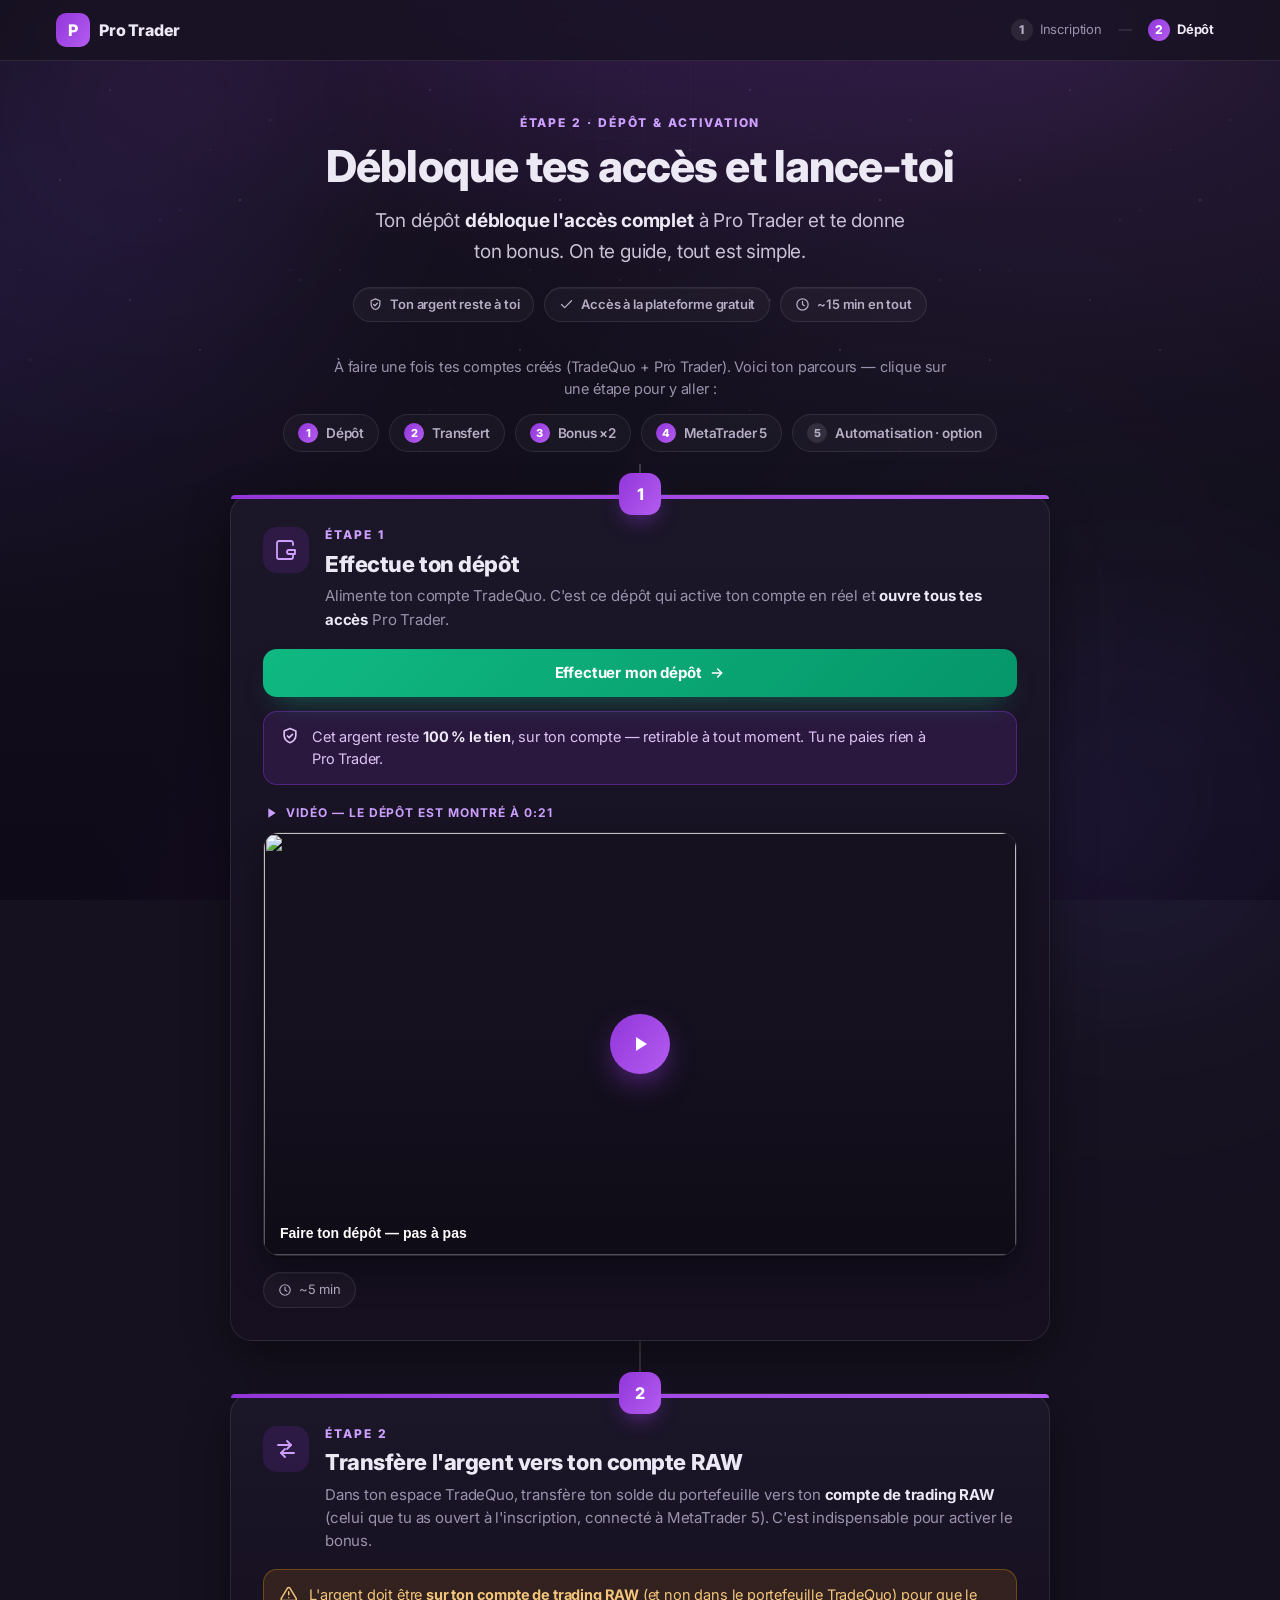
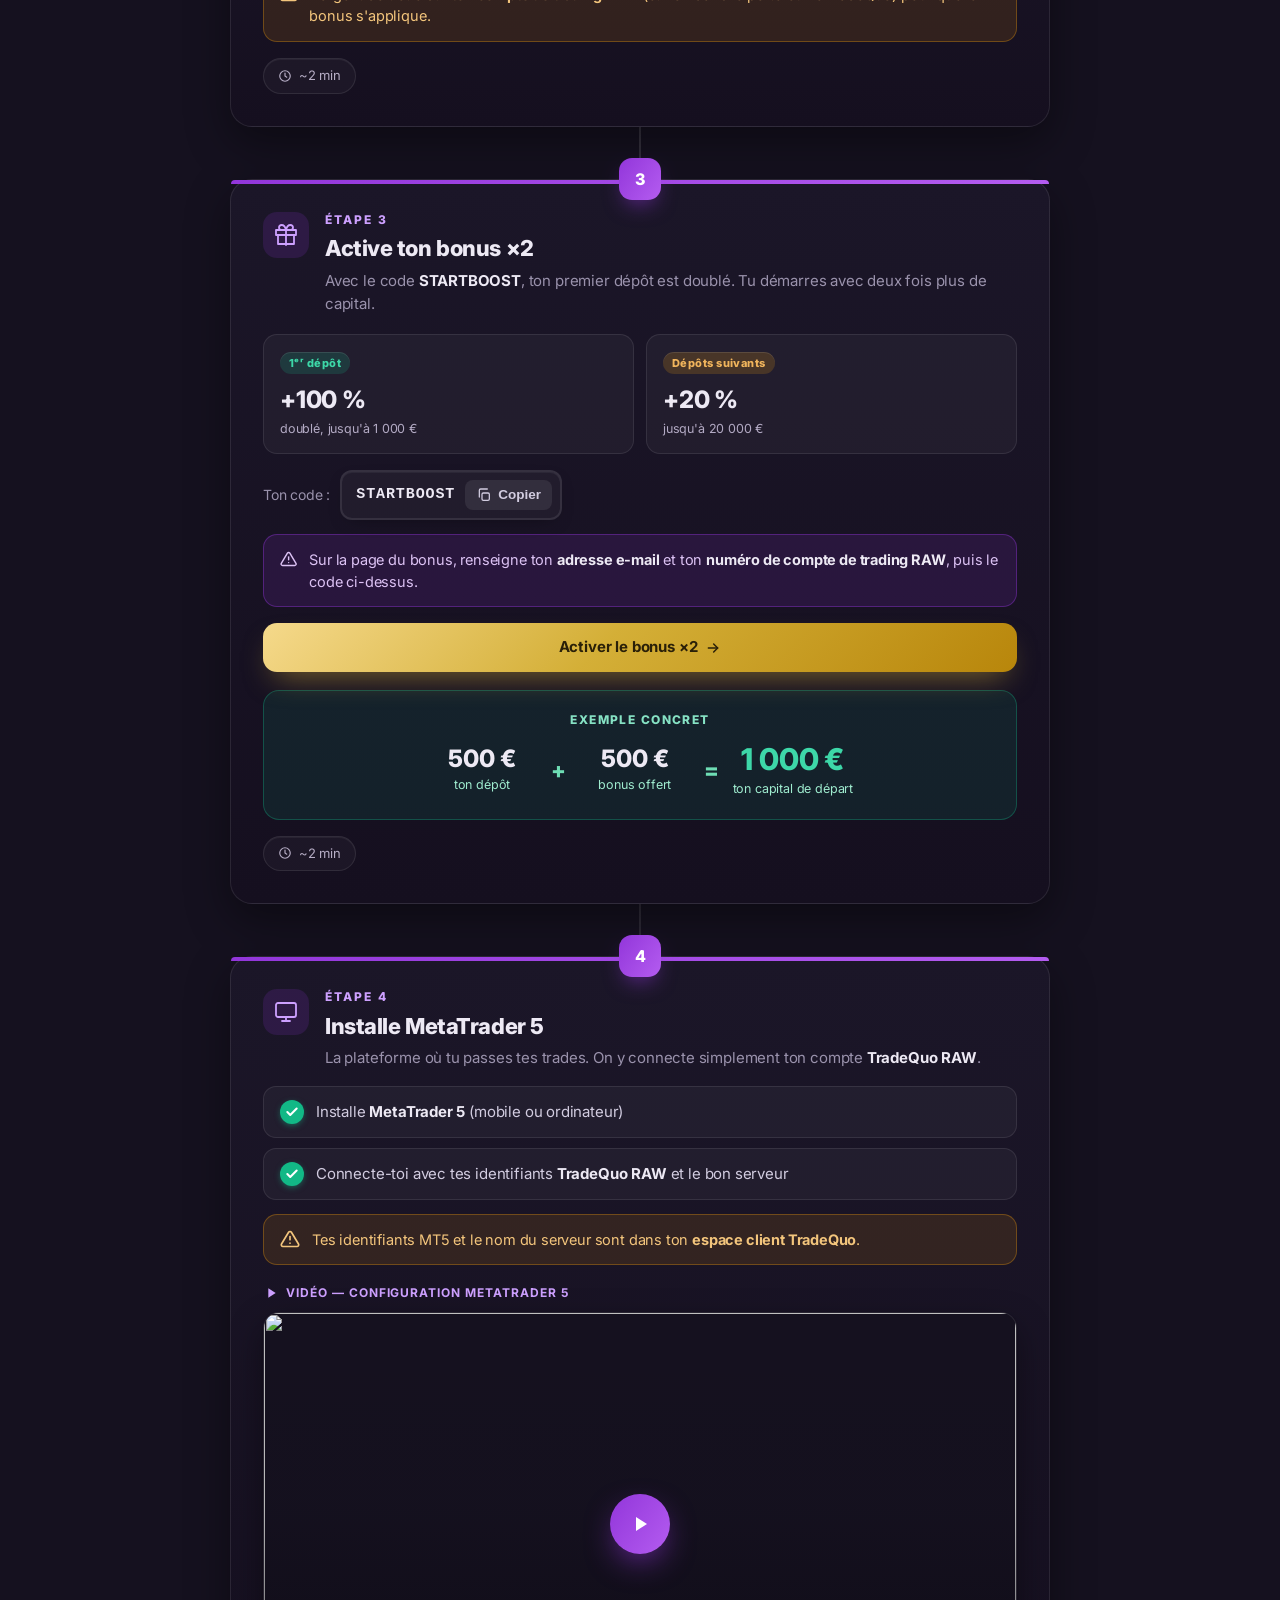
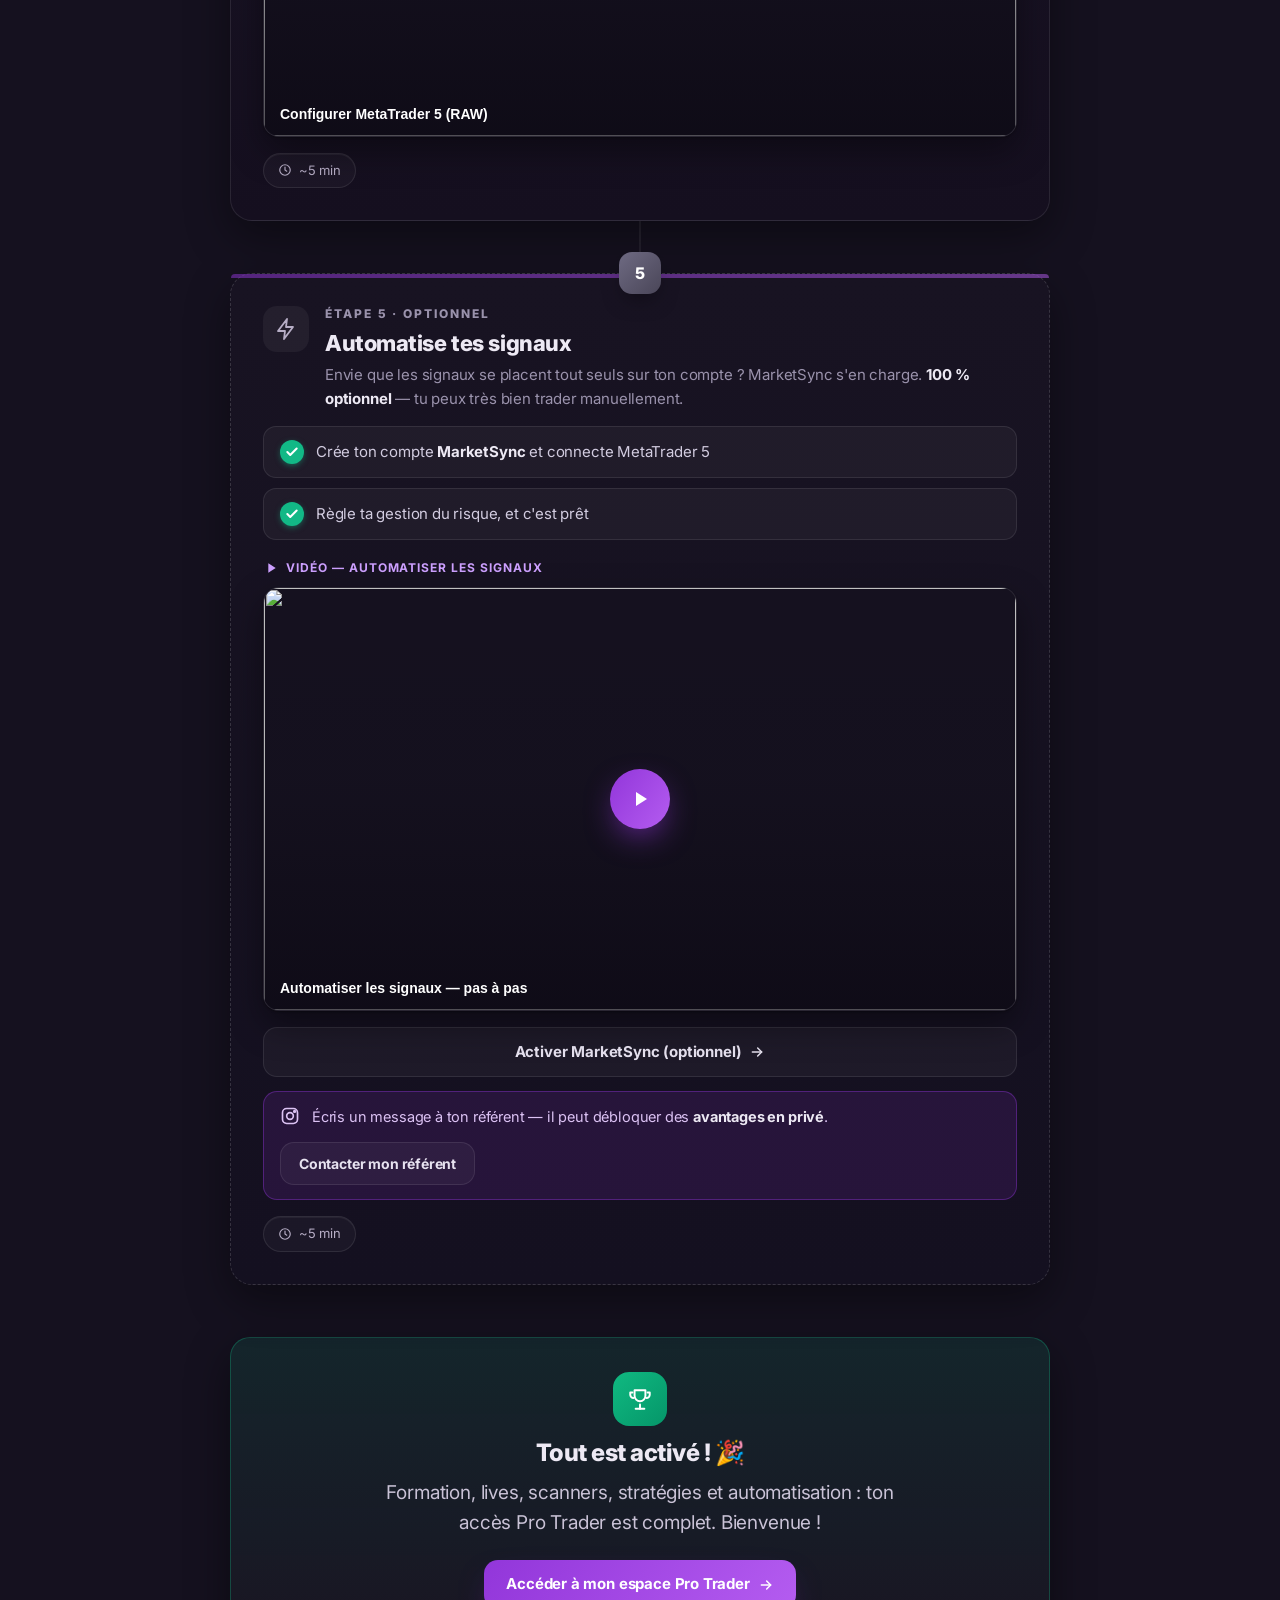
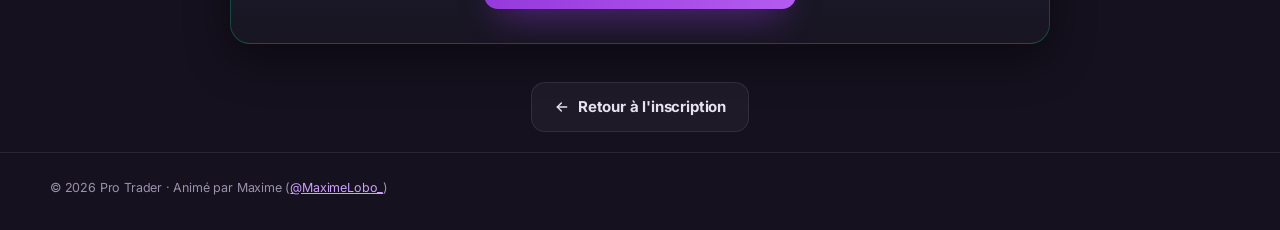
==== commit dbf5574c: "Add clickable step summary and a visual 500€ bonus example Add a jump-to-step summary (TOC pills) at" ====
--- a/depot.html
+++ b/depot.html
@@ -62,15 +62,19 @@
   </section>
 
   <section class="wrap" style="padding:26px 20px 8px">
-    <div class="note note-blue reveal" style="max-width:760px; margin:0 auto">
-      <svg width="20" height="20" viewBox="0 0 24 24" fill="none" stroke="currentColor" stroke-width="2" stroke-linecap="round" stroke-linejoin="round"><use href="#i-check"/></svg>
-      <span>À faire une fois tes comptes créés (TradeQuo + Pro&nbsp;Trader). Suis simplement les étapes dans l'ordre.</span>
-    </div>
+    <p class="reveal" style="text-align:center; max-width:640px; margin:0 auto; font-size:14.5px; color:var(--muted)">À faire une fois tes comptes créés (TradeQuo + Pro&nbsp;Trader). Voici ton parcours — clique sur une étape pour y aller :</p>
+    <nav class="toc reveal" aria-label="Sommaire des étapes">
+      <a href="#etape-1"><span class="n">1</span>Dépôt</a>
+      <a href="#etape-2"><span class="n">2</span>Transfert</a>
+      <a href="#etape-3"><span class="n">3</span>Bonus ×2</a>
+      <a href="#etape-4"><span class="n">4</span>MetaTrader 5</a>
+      <a href="#etape-5" class="opt"><span class="n">5</span>Automatisation · option</a>
+    </nav>
 
     <div class="timeline" style="max-width:820px; margin:12px auto 0">
 
       <!-- 1 — DÉPÔT -->
-      <div class="step reveal">
+      <div class="step reveal" id="etape-1">
         <div class="step-num">1</div>
         <div style="display:flex; align-items:flex-start; gap:16px">
           <div class="step-ico"><svg width="24" height="24" viewBox="0 0 24 24" fill="none" stroke="currentColor" stroke-width="1.8" stroke-linecap="round" stroke-linejoin="round"><use href="#i-deposit"/></svg></div>
@@ -103,7 +107,7 @@
       </div>
 
       <!-- 2 — TRANSFERT -->
-      <div class="step reveal">
+      <div class="step reveal" id="etape-2">
         <div class="step-num">2</div>
         <div style="display:flex; align-items:flex-start; gap:16px">
           <div class="step-ico"><svg width="24" height="24" viewBox="0 0 24 24" fill="none" stroke="currentColor" stroke-width="1.8" stroke-linecap="round" stroke-linejoin="round"><use href="#i-transfer"/></svg></div>
@@ -123,7 +127,7 @@
       </div>
 
       <!-- 3 — BONUS -->
-      <div class="step reveal">
+      <div class="step reveal" id="etape-3">
         <div class="step-num">3</div>
         <div style="display:flex; align-items:flex-start; gap:16px">
           <div class="step-ico"><svg width="24" height="24" viewBox="0 0 24 24" fill="none" stroke="currentColor" stroke-width="1.8" stroke-linecap="round" stroke-linejoin="round"><use href="#i-gift"/></svg></div>
@@ -159,13 +163,22 @@
 
         <a href="https://tradequo.com/promo" target="_blank" rel="noopener nofollow sponsored" class="btn btn-gold btn-md" style="width:100%; margin-top:16px">Activer le bonus ×2 <svg width="16" height="16" viewBox="0 0 24 24" fill="none" stroke="currentColor" stroke-width="2.2" stroke-linecap="round" stroke-linejoin="round"><use href="#i-arrow"/></svg></a>
 
-        <p style="margin-top:16px; text-align:center; font-weight:800; color:#9FECCF; background:rgba(18,184,134,.12); border:1px solid rgba(18,184,134,.32); border-radius:14px; padding:14px 16px; font-size:17px">Tu déposes 300&nbsp;€ → tu démarres avec <span style="color:#3dd7a8">600&nbsp;€</span></p>
+        <div class="calc">
+          <p class="calc-title">Exemple concret</p>
+          <div class="calc-row">
+            <div class="calc-item"><div class="calc-num">500&nbsp;€</div><div class="calc-label">ton dépôt</div></div>
+            <span class="calc-op" aria-hidden="true">+</span>
+            <div class="calc-item"><div class="calc-num">500&nbsp;€</div><div class="calc-label">bonus offert</div></div>
+            <span class="calc-op" aria-hidden="true">=</span>
+            <div class="calc-item total"><div class="calc-num">1&nbsp;000&nbsp;€</div><div class="calc-label">ton capital de départ</div></div>
+          </div>
+        </div>
 
         <div style="margin-top:16px"><span class="chip"><svg width="14" height="14" viewBox="0 0 24 24" fill="none" stroke="currentColor" stroke-width="2" stroke-linecap="round" stroke-linejoin="round"><use href="#i-clock"/></svg>~2 min</span></div>
       </div>
 
       <!-- 4 — METATRADER 5 -->
-      <div class="step reveal">
+      <div class="step reveal" id="etape-4">
         <div class="step-num">4</div>
         <div style="display:flex; align-items:flex-start; gap:16px">
           <div class="step-ico"><svg width="24" height="24" viewBox="0 0 24 24" fill="none" stroke="currentColor" stroke-width="1.8" stroke-linecap="round" stroke-linejoin="round"><use href="#i-screen"/></svg></div>
@@ -201,7 +214,7 @@
       </div>
 
       <!-- 5 — AUTOMATISATION (OPTIONNEL) -->
-      <div class="step optional reveal">
+      <div class="step optional reveal" id="etape-5">
         <div class="step-num" style="background:linear-gradient(135deg,#6E6A82,#4A4658); box-shadow:0 10px 22px -8px rgba(0,0,0,.5)">5</div>
         <div style="display:flex; align-items:flex-start; gap:16px">
           <div class="step-ico" style="background:rgba(255,255,255,.05); color:#B7AEC6"><svg width="24" height="24" viewBox="0 0 24 24" fill="none" stroke="currentColor" stroke-width="1.8" stroke-linecap="round" stroke-linejoin="round"><use href="#i-bolt"/></svg></div>
--- a/style.css
+++ b/style.css
@@ -106,6 +106,23 @@
 .trust{ display:flex; flex-wrap:wrap; justify-content:center; gap:10px; margin:20px auto 0; }
 .trust .chip{ font-weight:600; }
 
+/* sommaire du parcours (pastilles cliquables) */
+.toc{ display:flex; flex-wrap:wrap; justify-content:center; gap:10px; max-width:760px; margin:14px auto 0; }
+.toc a{ display:inline-flex; align-items:center; gap:8px; padding:8px 14px; border-radius:999px; border:1px solid var(--line); background:rgba(255,255,255,.03); color:#B7AEC6; text-decoration:none; font-size:13.5px; font-weight:600; transition:background .2s, color .2s, border-color .2s, transform .15s; }
+.toc a:hover{ background:rgba(146,54,218,.14); color:var(--ink); border-color:rgba(146,54,218,.45); transform:translateY(-1px); }
+.toc .n{ display:grid; place-items:center; height:20px; width:20px; border-radius:999px; background:var(--grad); color:#fff; font-size:11px; font-weight:800; }
+.toc a.opt .n{ background:rgba(255,255,255,.10); color:#B7AEC6; }
+
+/* exemple chiffré (calcul du bonus) */
+.calc{ margin-top:18px; border:1px solid rgba(18,184,134,.32); background:rgba(18,184,134,.10); border-radius:16px; padding:20px 16px; text-align:center; }
+.calc-title{ margin:0 0 14px; font-size:12px; font-weight:800; letter-spacing:.12em; text-transform:uppercase; color:#86E2C4; }
+.calc-row{ display:flex; flex-wrap:wrap; justify-content:center; align-items:center; gap:14px; }
+.calc-item{ min-width:110px; }
+.calc-num{ font-size:24px; font-weight:800; color:var(--ink); line-height:1.1; }
+.calc-item.total .calc-num{ font-size:30px; color:#3dd7a8; }
+.calc-label{ margin-top:4px; font-size:12.5px; color:#9FECCF; }
+.calc-op{ font-size:22px; font-weight:800; color:#6EDDB4; }
+
 /* étape optionnelle : allégée visuellement */
 .step.optional{ border-style:dashed; border-color:rgba(255,255,255,.14); background:linear-gradient(180deg,#181322,#141020); }
 .step.optional::before{ opacity:.5; }
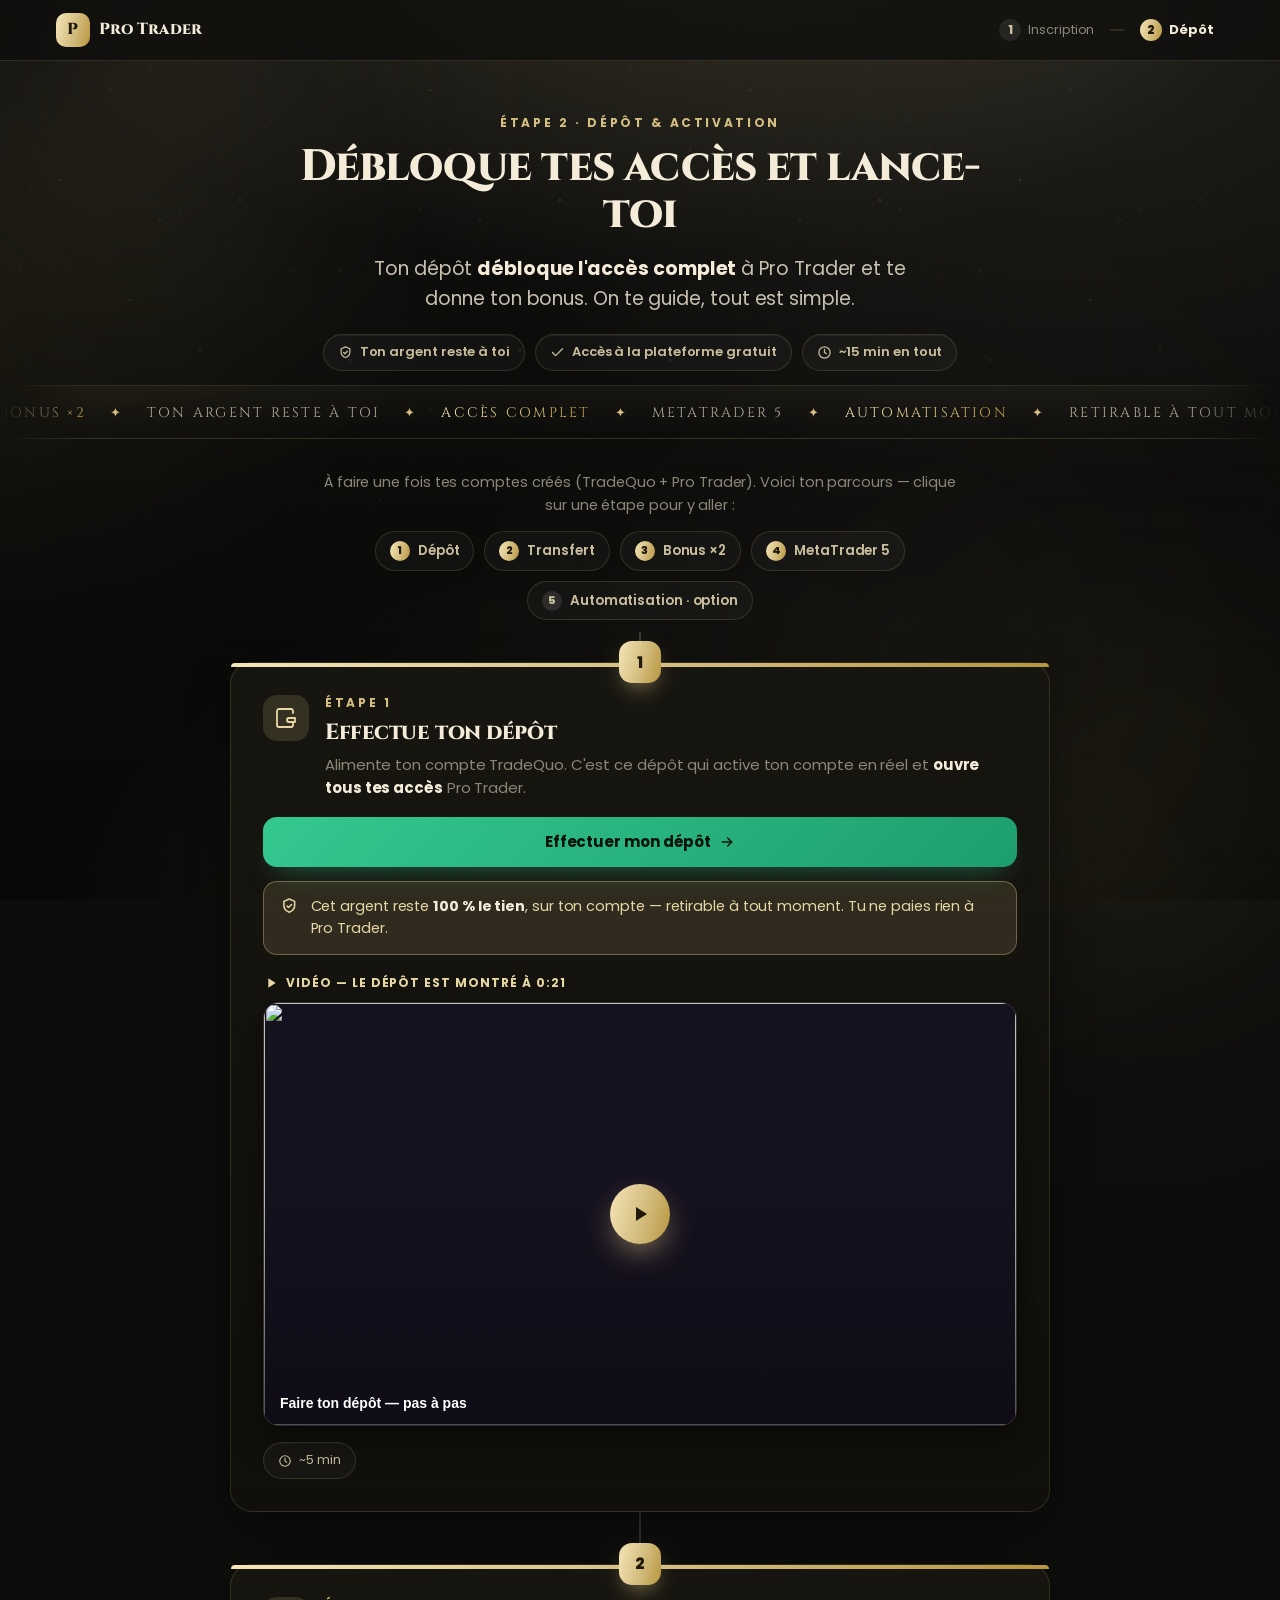
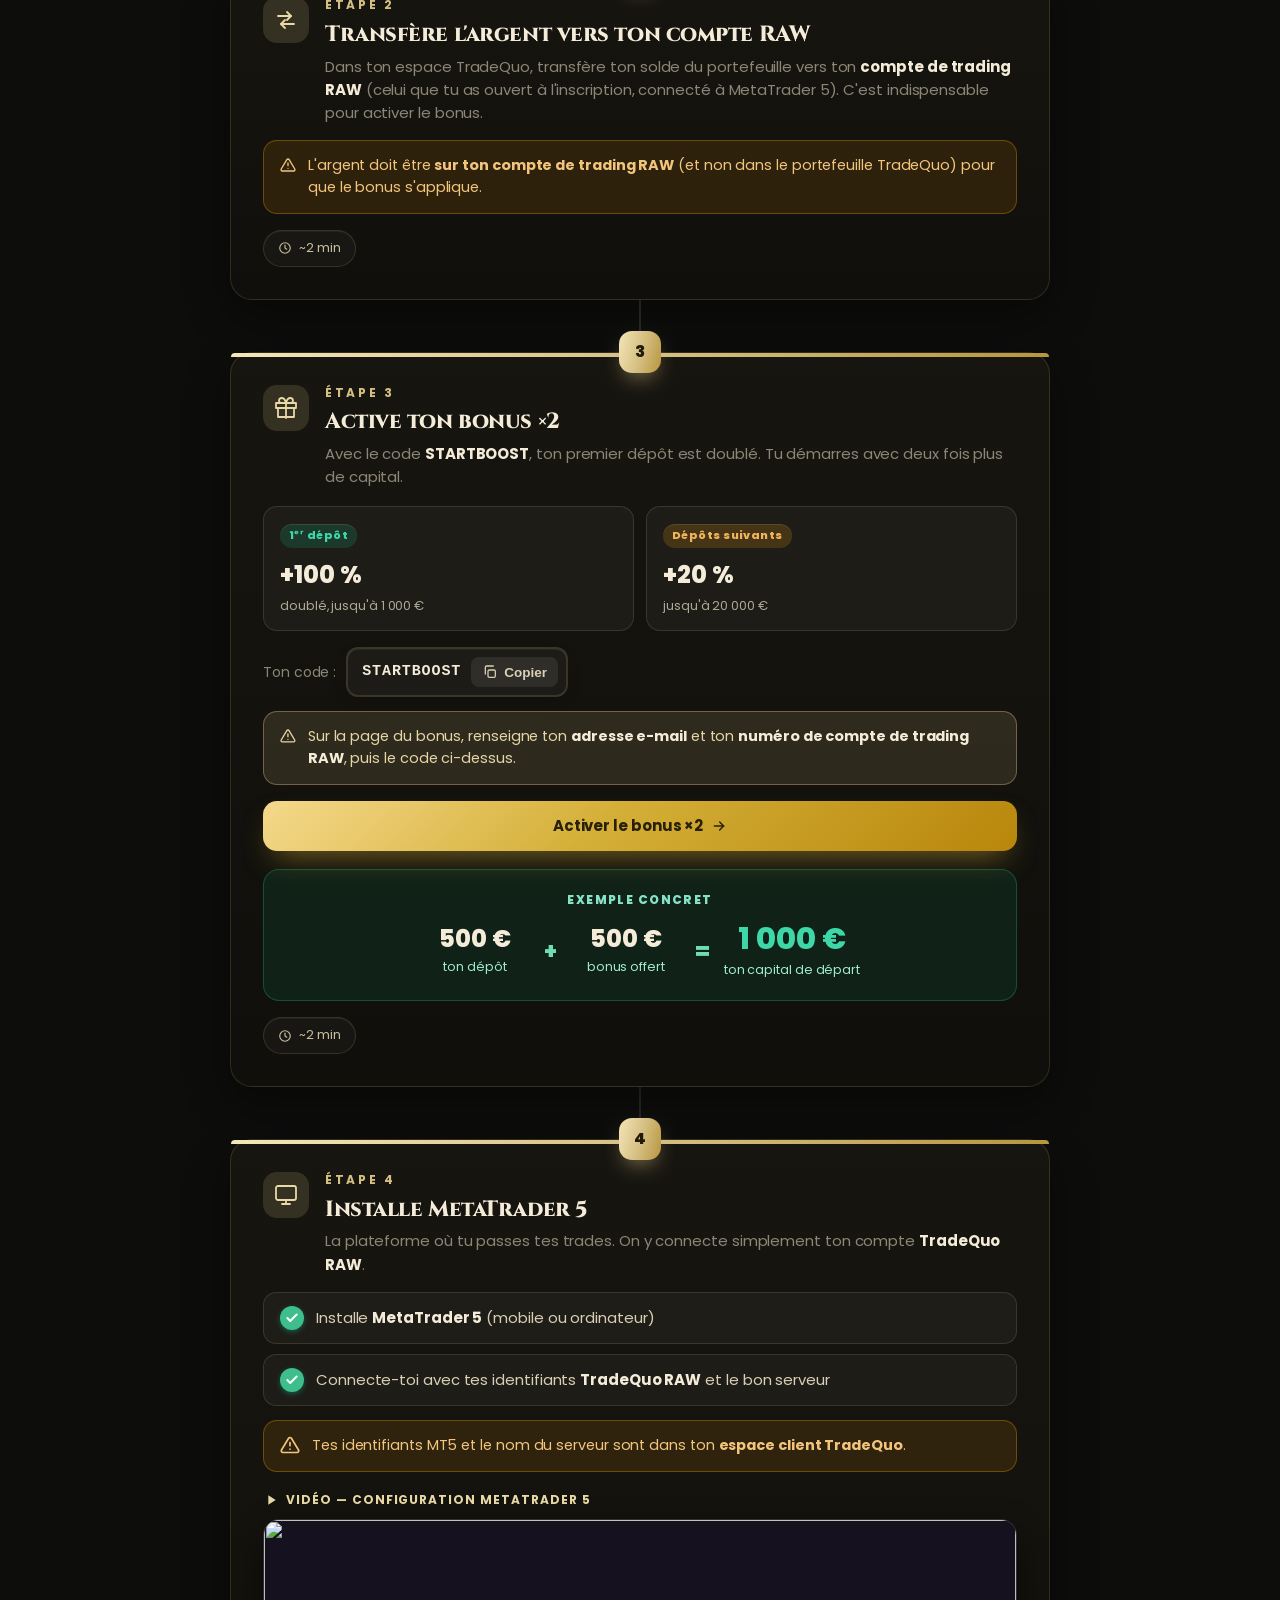
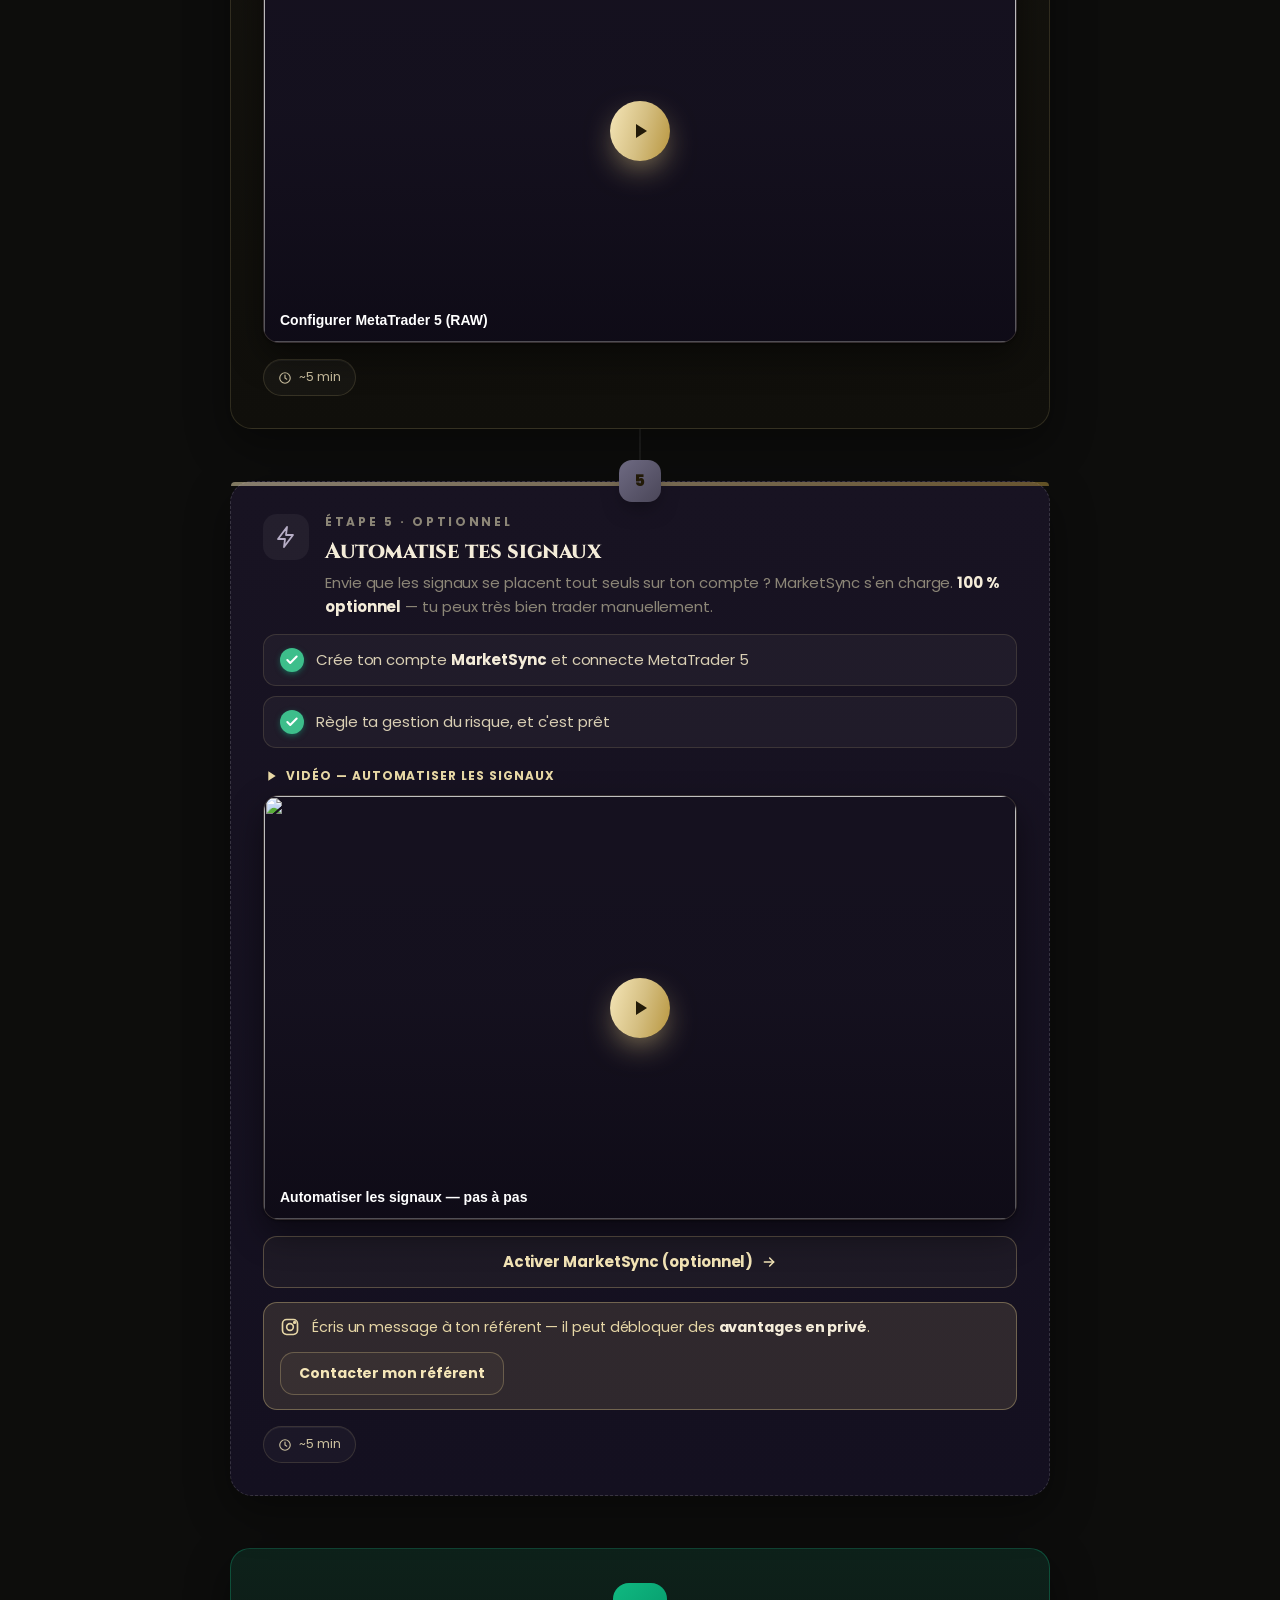
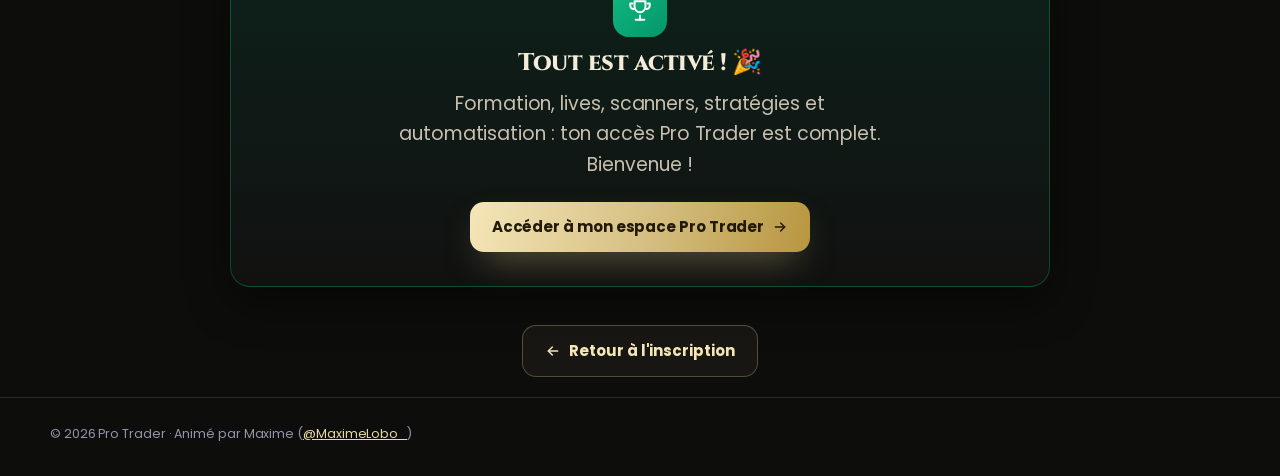
==== commit f22eda39: "Restyle site in black & gold luxe (inspired by Salva reference) Retheme the whole funnel from violet" ====
--- a/depot.html
+++ b/depot.html
@@ -5,11 +5,11 @@
   <meta name="viewport" content="width=device-width, initial-scale=1.0" />
   <title>Pro Trader — Dépôt, bonus & MetaTrader 5</title>
   <meta name="description" content="Débloque tous tes accès en quelques minutes : dépôt, bonus ×2, MetaTrader 5 et automatisation. Guidé pas à pas, sans connaissance technique." />
-  <meta name="theme-color" content="#15111F" />
-  <link rel="icon" href="data:image/svg+xml,%3Csvg xmlns='http://www.w3.org/2000/svg' viewBox='0 0 32 32'%3E%3Crect width='32' height='32' rx='7' fill='%239236DA'/%3E%3Ctext x='16' y='23' font-size='19' font-family='Arial' font-weight='bold' fill='white' text-anchor='middle'%3EP%3C/text%3E%3C/svg%3E" />
+  <meta name="theme-color" content="#0D0D0C" />
+  <link rel="icon" href="data:image/svg+xml,%3Csvg xmlns='http://www.w3.org/2000/svg' viewBox='0 0 32 32'%3E%3Crect width='32' height='32' rx='7' fill='%230d0d0c'/%3E%3Ctext x='16' y='23' font-size='19' font-family='Georgia' font-weight='bold' fill='%23d5bf82' text-anchor='middle'%3EP%3C/text%3E%3C/svg%3E" />
   <link rel="preconnect" href="https://fonts.googleapis.com" />
   <link rel="preconnect" href="https://fonts.gstatic.com" crossorigin />
-  <link href="https://fonts.googleapis.com/css2?family=Inter:wght@400;500;600;700;800;900&display=swap" rel="stylesheet" />
+  <link href="https://fonts.googleapis.com/css2?family=Cinzel:wght@500;600;700;800&family=Poppins:wght@400;500;600;700&family=Inter:wght@400;600;700;800&display=swap" rel="stylesheet" />
   <link rel="stylesheet" href="style.css" />
   <script>document.documentElement.classList.add('js');</script>
 </head>
@@ -42,7 +42,7 @@
     <div class="wrap topbar-in">
       <a class='logo' href='index.html'><span class="mark">P</span> Pro&nbsp;Trader</a>
       <nav class="steps-nav" aria-label="Progression">
-        <a href="index.html"><span class="n">1</span><span class="lbl">Inscription</span></a>
+        <a href="inscription.html"><span class="n">1</span><span class="lbl">Inscription</span></a>
         <span class="sep" aria-hidden="true"></span>
         <a href="depot.html" class="active" aria-current="step"><span class="n">2</span><span class="lbl">Dépôt</span></a>
       </nav>
@@ -61,6 +61,14 @@
     </div>
   </section>
 
+  <!-- MARQUEE -->
+  <div class="marquee" aria-hidden="true">
+    <div class="marquee-track">
+      <span class="g">Bonus ×2</span><span class="sep">✦</span><span>Ton argent reste à toi</span><span class="sep">✦</span><span class="g">Accès complet</span><span class="sep">✦</span><span>MetaTrader 5</span><span class="sep">✦</span><span class="g">Automatisation</span><span class="sep">✦</span><span>Retirable à tout moment</span><span class="sep">✦</span>
+      <span class="g">Bonus ×2</span><span class="sep">✦</span><span>Ton argent reste à toi</span><span class="sep">✦</span><span class="g">Accès complet</span><span class="sep">✦</span><span>MetaTrader 5</span><span class="sep">✦</span><span class="g">Automatisation</span><span class="sep">✦</span><span>Retirable à tout moment</span><span class="sep">✦</span>
+    </div>
+  </div>
+
   <section class="wrap" style="padding:26px 20px 8px">
     <p class="reveal" style="text-align:center; max-width:640px; margin:0 auto; font-size:14.5px; color:var(--muted)">À faire une fois tes comptes créés (TradeQuo + Pro&nbsp;Trader). Voici ton parcours — clique sur une étape pour y aller :</p>
     <nav class="toc reveal" aria-label="Sommaire des étapes">
@@ -268,7 +276,7 @@
   <!-- PAGER -->
   <section class="wrap" style="padding:30px 20px 10px">
     <div class="pagernav" style="max-width:820px; margin:0 auto; justify-content:center">
-      <a class='btn btn-ghost btn-md' href='index.html'><svg width="16" height="16" viewBox="0 0 24 24" fill="none" stroke="currentColor" stroke-width="2.2" stroke-linecap="round" stroke-linejoin="round"><use href="#i-back"/></svg> Retour à l'inscription</a>
+      <a class='btn btn-ghost btn-md' href='inscription.html'><svg width="16" height="16" viewBox="0 0 24 24" fill="none" stroke="currentColor" stroke-width="2.2" stroke-linecap="round" stroke-linejoin="round"><use href="#i-back"/></svg> Retour à l'inscription</a>
     </div>
   </section>
 
--- a/style.css
+++ b/style.css
@@ -1,18 +1,19 @@
 /* =========================================================
-   PRO TRADER — design system partagé (Présentation / Inscription / Connexion)
-   Un seul fichier de style pour les 3 pages = zéro répétition.
-   Thème : VIOLET SOMBRE (identique à la page Présentation).
+   PRO TRADER — design system partagé (Présentation / Inscription / Dépôt)
+   Un seul fichier de style pour toutes les pages = zéro répétition.
+   Thème : NOIR & OR (luxe) — Cinzel + Poppins.
    ========================================================= */
 
 :root{
-  --brand:#9236DA; --brand-700:#7c2bc0; --cyan:#B45CF0;
-  --ink:#EDE9F4; --text:#E7E2F0; --body:#D8D2E4; --muted:#9A92AC;
-  --bg:#15111F; --line:rgba(255,255,255,.09);
-  --vlight:#CDA0FF; --green:#12B886; --muted-2:#B3AAC4;
-  --grad:linear-gradient(125deg,#9236DA,#B45CF0);
-  --card:linear-gradient(180deg,#1B1628,#150F1F);
-  --shadow-sm:0 1px 2px rgba(0,0,0,.30), 0 14px 34px rgba(0,0,0,.38);
-  --shadow:0 26px 60px rgba(0,0,0,.50);
+  --brand:#D5BF82; --brand-700:#B8963F; --cyan:#F5E6B8;
+  --ink:#F4ECD9; --text:#EAE2D2; --body:#C7C0B0; --muted:#8C8677;
+  --bg:#0D0D0C; --line:rgba(213,191,130,.16);
+  --vlight:#E9D9A6; --green:#3DBE8B; --muted-2:#B0A997;
+  --gold:#D5BF82; --gold-lt:#F5E6B8; --gold-dk:#B8963F;
+  --grad:linear-gradient(105deg,#F5E6B8,#D5BF82 52%,#B8963F);
+  --card:linear-gradient(180deg,#171510,#100F0B);
+  --shadow-sm:0 1px 2px rgba(0,0,0,.40), 0 14px 34px rgba(0,0,0,.45);
+  --shadow:0 26px 60px rgba(0,0,0,.55);
   --maxw:1080px;
 }
 
@@ -20,39 +21,41 @@
 html{ scroll-behavior:smooth; scroll-padding-top:72px; }
 body{
   margin:0; background:var(--bg); color:var(--body);
-  font-family:Inter, system-ui, -apple-system, sans-serif; -webkit-font-smoothing:antialiased; overflow-x:hidden; line-height:1.5; letter-spacing:-0.011em; text-rendering:optimizeLegibility; font-feature-settings:"kern" 1,"liga" 1;
-}
+  font-family:Poppins, Inter, system-ui, -apple-system, sans-serif; -webkit-font-smoothing:antialiased; overflow-x:hidden; line-height:1.6; letter-spacing:-0.005em; text-rendering:optimizeLegibility; font-feature-settings:"kern" 1,"liga" 1;
+}
+/* Titres en Cinzel (serif luxe) */
+.h-hero,.h-sec,.logo,.brand{ font-family:Cinzel, Georgia, serif; letter-spacing:.005em; }
 /* === FOND PREMIUM — Aurores douces (animations discrètes, reduced-motion safe) === */
 body::before{ content:""; position:fixed; inset:0; z-index:-4; pointer-events:none;
   background:
-    radial-gradient(1100px 600px at 50% -10%, rgba(146,54,218,.22), transparent 60%),
-    radial-gradient(1200px 720px at 84% 6%, rgba(180,92,240,.12), transparent 60%),
-    radial-gradient(950px 620px at -8% 32%, rgba(108,70,240,.12), transparent 55%),
-    radial-gradient(1000px 760px at 50% 112%, rgba(146,54,218,.12), transparent 60%),
-    linear-gradient(180deg, #15111F 0%, #120E1B 60%, #0E0A17 100%); }
+    radial-gradient(1100px 600px at 50% -10%, rgba(213,191,130,.16), transparent 60%),
+    radial-gradient(1200px 720px at 84% 6%, rgba(245,230,184,.08), transparent 60%),
+    radial-gradient(950px 620px at -8% 32%, rgba(184,150,63,.08), transparent 55%),
+    radial-gradient(1000px 760px at 50% 112%, rgba(213,191,130,.10), transparent 60%),
+    linear-gradient(180deg, #0D0D0C 0%, #0B0B0A 60%, #080807 100%); }
 body::after{ content:""; position:fixed; inset:0; z-index:-1; pointer-events:none; opacity:.5;
-  background-image:linear-gradient(rgba(255,255,255,.022) 1px, transparent 1px), linear-gradient(90deg, rgba(255,255,255,.022) 1px, transparent 1px);
+  background-image:linear-gradient(rgba(213,191,130,.03) 1px, transparent 1px), linear-gradient(90deg, rgba(213,191,130,.03) 1px, transparent 1px);
   background-size:46px 46px;
   -webkit-mask-image:radial-gradient(circle at 50% 12%, #000, transparent 80%); mask-image:radial-gradient(circle at 50% 12%, #000, transparent 80%);
   animation:gridBreath 30s ease-in-out infinite; will-change:opacity; }
 @keyframes gridBreath{ 0%,100%{ opacity:.40 } 50%{ opacity:.56 } }
 .bg-stars{ position:fixed; inset:0; z-index:-3; pointer-events:none;
-  background-image:url("data:image/svg+xml,%3Csvg xmlns='http://www.w3.org/2000/svg' width='320' height='320'%3E%3Cg fill='%23CDA0FF'%3E%3Ccircle cx='30' cy='40' r='1'/%3E%3Ccircle cx='110' cy='90' r='.8'/%3E%3Ccircle cx='200' cy='30' r='1.1'/%3E%3Ccircle cx='270' cy='120' r='.7'/%3E%3Ccircle cx='60' cy='180' r='.9'/%3E%3Ccircle cx='160' cy='220' r='.8'/%3E%3Ccircle cx='240' cy='200' r='1'/%3E%3Ccircle cx='300' cy='280' r='.7'/%3E%3Ccircle cx='20' cy='270' r='.8'/%3E%3Ccircle cx='130' cy='300' r='.9'/%3E%3C/g%3E%3C/svg%3E"), url("data:image/svg+xml,%3Csvg xmlns='http://www.w3.org/2000/svg' width='240' height='240'%3E%3Cg fill='%23B45CF0'%3E%3Ccircle cx='50' cy='30' r='.7'/%3E%3Ccircle cx='150' cy='70' r='.6'/%3E%3Ccircle cx='210' cy='150' r='.7'/%3E%3Ccircle cx='90' cy='130' r='.6'/%3E%3Ccircle cx='180' cy='210' r='.7'/%3E%3Ccircle cx='30' cy='190' r='.6'/%3E%3C/g%3E%3C/svg%3E");
-  background-repeat:repeat, repeat; background-size:320px 320px, 240px 240px; opacity:.36;
+  background-image:url("data:image/svg+xml,%3Csvg xmlns='http://www.w3.org/2000/svg' width='320' height='320'%3E%3Cg fill='%23E9D9A6'%3E%3Ccircle cx='30' cy='40' r='1'/%3E%3Ccircle cx='110' cy='90' r='.8'/%3E%3Ccircle cx='200' cy='30' r='1.1'/%3E%3Ccircle cx='270' cy='120' r='.7'/%3E%3Ccircle cx='60' cy='180' r='.9'/%3E%3Ccircle cx='160' cy='220' r='.8'/%3E%3Ccircle cx='240' cy='200' r='1'/%3E%3Ccircle cx='300' cy='280' r='.7'/%3E%3Ccircle cx='20' cy='270' r='.8'/%3E%3Ccircle cx='130' cy='300' r='.9'/%3E%3C/g%3E%3C/svg%3E"), url("data:image/svg+xml,%3Csvg xmlns='http://www.w3.org/2000/svg' width='240' height='240'%3E%3Cg fill='%23D5BF82'%3E%3Ccircle cx='50' cy='30' r='.7'/%3E%3Ccircle cx='150' cy='70' r='.6'/%3E%3Ccircle cx='210' cy='150' r='.7'/%3E%3Ccircle cx='90' cy='130' r='.6'/%3E%3Ccircle cx='180' cy='210' r='.7'/%3E%3Ccircle cx='30' cy='190' r='.6'/%3E%3C/g%3E%3C/svg%3E");
+  background-repeat:repeat, repeat; background-size:320px 320px, 240px 240px; opacity:.30;
   -webkit-mask-image:radial-gradient(120% 90% at 50% 0%, #000 0%, rgba(0,0,0,.55) 45%, transparent 80%);
   mask-image:radial-gradient(120% 90% at 50% 0%, #000 0%, rgba(0,0,0,.55) 45%, transparent 80%);
   animation:starsTwinkle 18s ease-in-out infinite; will-change:opacity; }
-@keyframes starsTwinkle{ 0%,100%{ opacity:.30 } 50%{ opacity:.46 } }
-.orb{ position:fixed; z-index:-2; border-radius:50%; pointer-events:none; filter:blur(90px); opacity:.34; will-change:transform; mix-blend-mode:screen; }
-.orb-a{ width:500px; height:500px; top:-140px; left:-110px; background:radial-gradient(circle, rgba(146,54,218,.46), transparent 70%); animation:auroraA 26s ease-in-out infinite alternate; }
-.orb-b{ width:560px; height:560px; bottom:-180px; right:-130px; background:radial-gradient(circle, rgba(108,70,240,.40), transparent 70%); animation:auroraB 32s ease-in-out infinite alternate; }
-.orb-c{ width:640px; height:640px; top:36%; left:46%; background:radial-gradient(circle, rgba(180,92,240,.20) 0%, rgba(0,191,166,.06) 45%, transparent 72%); opacity:.28; filter:blur(110px); animation:auroraC 40s ease-in-out infinite alternate; }
+@keyframes starsTwinkle{ 0%,100%{ opacity:.24 } 50%{ opacity:.42 } }
+.orb{ position:fixed; z-index:-2; border-radius:50%; pointer-events:none; filter:blur(90px); opacity:.30; will-change:transform; mix-blend-mode:screen; }
+.orb-a{ width:500px; height:500px; top:-140px; left:-110px; background:radial-gradient(circle, rgba(213,191,130,.40), transparent 70%); animation:auroraA 26s ease-in-out infinite alternate; }
+.orb-b{ width:560px; height:560px; bottom:-180px; right:-130px; background:radial-gradient(circle, rgba(184,150,63,.34), transparent 70%); animation:auroraB 32s ease-in-out infinite alternate; }
+.orb-c{ width:640px; height:640px; top:36%; left:46%; background:radial-gradient(circle, rgba(245,230,184,.18) 0%, rgba(213,191,130,.05) 45%, transparent 72%); opacity:.26; filter:blur(110px); animation:auroraC 40s ease-in-out infinite alternate; }
 @keyframes auroraA{ 0%{ transform:translate(0,0) scale(1);} 50%{ transform:translate(80px,60px) scale(1.12);} 100%{ transform:translate(140px,100px) scale(1.18);} }
 @keyframes auroraB{ 0%{ transform:translate(0,0) scale(1.05);} 50%{ transform:translate(-70px,-50px) scale(1.12);} 100%{ transform:translate(-120px,-84px) scale(1.16);} }
 @keyframes auroraC{ 0%{ transform:translate(-50%,-50%) scale(1) rotate(0deg);} 50%{ transform:translate(-46%,-54%) scale(1.1) rotate(6deg);} 100%{ transform:translate(-54%,-47%) scale(1.05) rotate(-5deg);} }
 @media (prefers-reduced-motion:reduce){ .orb,.bg-stars,body::after{ animation:none !important; } .orb-c{ transform:translate(-50%,-50%) !important; } }
 *:focus-visible{ outline:2px solid var(--vlight); outline-offset:2px; border-radius:8px; }
-::selection{ background:rgba(146,54,218,.40); }
+::selection{ background:rgba(213,191,130,.35); color:#0D0D0C; }
 img{ max-width:100%; display:block; }
 a{ color:inherit; }
 
@@ -64,10 +67,10 @@
 .narrow{ max-width:760px; margin-left:auto; margin-right:auto; }
 
 /* ---------- Titres ---------- */
-.eyebrow{ font-size:12px; font-weight:800; letter-spacing:.16em; line-height:1.3; text-transform:uppercase; color:var(--vlight); margin:0 0 10px; }
-.h-hero{ color:var(--ink); font-weight:800; letter-spacing:-.025em; line-height:1.04; font-size:clamp(34px,5.2vw,60px); margin:0; }
+.eyebrow{ font-family:Poppins,Inter,sans-serif; font-size:12px; font-weight:700; letter-spacing:.22em; line-height:1.3; text-transform:uppercase; color:var(--gold); margin:0 0 10px; }
+.h-hero{ color:var(--ink); font-weight:700; letter-spacing:.01em; line-height:1.06; font-size:clamp(34px,5.2vw,60px); margin:0; }
 .h-sec{ color:var(--ink); font-weight:800; letter-spacing:-.02em; line-height:1.08; font-size:clamp(26px,3.6vw,40px); margin:0; }
-.lead{ font-size:clamp(16px,2.1vw,19px); line-height:1.6; color:#C9C2D6; }
+.lead{ font-size:clamp(16px,2.1vw,19px); line-height:1.6; color:var(--body); }
 .grad{ background:var(--grad); -webkit-background-clip:text; background-clip:text; color:transparent; }
 
 /* ---------- Boutons ---------- */
@@ -76,29 +79,29 @@
 .btn-lg{ padding:16px 30px; font-size:16px; }
 .btn-md{ padding:13px 22px; font-size:15px; }
 .btn-sm{ padding:10px 18px; font-size:14px; }
-.btn-primary{ background:var(--grad); color:#fff; box-shadow:0 16px 36px -14px rgba(146,54,218,.7); }
-.btn-primary:hover{ filter:brightness(1.08); box-shadow:0 20px 44px -14px rgba(146,54,218,.8); }
-.btn-green{ background:linear-gradient(135deg,#10b981,#059669); color:#fff; box-shadow:0 14px 28px -14px rgba(16,185,129,.55); transition:transform .15s ease, box-shadow .2s, filter .2s; }
-.btn-green:hover{ filter:brightness(1.06); box-shadow:0 18px 36px -14px rgba(16,185,129,.7); }
+.btn-primary{ background:var(--grad); color:#221A08; box-shadow:0 16px 36px -14px rgba(213,191,130,.55); }
+.btn-primary:hover{ filter:brightness(1.06); box-shadow:0 20px 44px -14px rgba(213,191,130,.7); }
+.btn-green{ background:linear-gradient(135deg,#34C88F,#1E9E6E); color:#04140D; box-shadow:0 14px 28px -14px rgba(52,200,143,.5); transition:transform .15s ease, box-shadow .2s, filter .2s; }
+.btn-green:hover{ filter:brightness(1.06); box-shadow:0 18px 36px -14px rgba(52,200,143,.65); }
 .btn-green:active{ transform:translateY(1px) scale(.99); }
-.btn-ghost{ background:rgba(255,255,255,.04); border:1px solid var(--line); color:var(--text); transition:transform .15s ease, background .2s, box-shadow .2s; }
-.btn-ghost:hover{ background:rgba(255,255,255,.08); box-shadow:0 8px 20px rgba(0,0,0,.3); }
+.btn-ghost{ background:rgba(213,191,130,.05); border:1px solid rgba(213,191,130,.32); color:var(--gold-lt); transition:transform .15s ease, background .2s, box-shadow .2s, border-color .2s; }
+.btn-ghost:hover{ background:rgba(213,191,130,.11); border-color:rgba(213,191,130,.5); box-shadow:0 8px 20px rgba(0,0,0,.35); }
 .btn-ghost:active{ transform:translateY(1px) scale(.99); }
 .disabled-link{ opacity:.45; pointer-events:none; cursor:not-allowed; filter:grayscale(.5); box-shadow:none!important; }
 
-.chip{ display:inline-flex; align-items:center; gap:7px; border-radius:999px; border:1px solid var(--line); background:rgba(255,255,255,.03); padding:7px 14px; font-size:13px; color:#B7AEC6; }
+.chip{ display:inline-flex; align-items:center; gap:7px; border-radius:999px; border:1px solid var(--line); background:rgba(255,255,255,.03); padding:7px 14px; font-size:13px; color:#C9BE9E; }
 .card{ background:var(--card); border:1px solid var(--line); border-radius:20px; box-shadow:0 16px 44px rgba(0,0,0,.45); }
 
 /* ---------- Barre de progression du parcours (nav 3 pages) ---------- */
-.topbar{ position:sticky; top:0; z-index:40; background:rgba(21,17,31,.72); backdrop-filter:blur(10px); border-bottom:1px solid var(--line); }
+.topbar{ position:sticky; top:0; z-index:40; background:rgba(13,13,12,.72); backdrop-filter:blur(10px); border-bottom:1px solid var(--line); }
 .topbar-in{ display:flex; align-items:center; gap:14px; padding:13px 6px; }
 .logo{ display:inline-flex; align-items:center; gap:9px; font-weight:800; color:var(--ink); text-decoration:none; }
-.logo span.mark{ display:grid; place-items:center; height:34px; width:34px; border-radius:10px; color:#fff; font-weight:800; background:var(--grad); }
+.logo span.mark{ display:grid; place-items:center; height:34px; width:34px; border-radius:10px; color:#221A08; font-weight:800; background:var(--grad); }
 .steps-nav{ margin-left:auto; display:flex; align-items:center; gap:6px; font-size:13px; }
 .steps-nav a{ display:inline-flex; align-items:center; gap:7px; text-decoration:none; color:var(--muted); padding:6px 10px; border-radius:999px; }
-.steps-nav a .n{ display:grid; place-items:center; height:22px; width:22px; border-radius:999px; background:rgba(255,255,255,.08); color:#B7AEC6; font-weight:800; font-size:12px; }
+.steps-nav a .n{ display:grid; place-items:center; height:22px; width:22px; border-radius:999px; background:rgba(255,255,255,.08); color:#C9BE9E; font-weight:800; font-size:12px; }
 .steps-nav a.active{ color:var(--ink); font-weight:700; }
-.steps-nav a.active .n{ background:var(--grad); color:#fff; }
+.steps-nav a.active .n{ background:var(--grad); color:#221A08; }
 .steps-nav .sep{ width:14px; height:2px; background:var(--line); border-radius:2px; }
 @media (max-width:680px){ .steps-nav .lbl{ display:none; } }
 
@@ -108,10 +111,10 @@
 
 /* sommaire du parcours (pastilles cliquables) */
 .toc{ display:flex; flex-wrap:wrap; justify-content:center; gap:10px; max-width:760px; margin:14px auto 0; }
-.toc a{ display:inline-flex; align-items:center; gap:8px; padding:8px 14px; border-radius:999px; border:1px solid var(--line); background:rgba(255,255,255,.03); color:#B7AEC6; text-decoration:none; font-size:13.5px; font-weight:600; transition:background .2s, color .2s, border-color .2s, transform .15s; }
-.toc a:hover{ background:rgba(146,54,218,.14); color:var(--ink); border-color:rgba(146,54,218,.45); transform:translateY(-1px); }
-.toc .n{ display:grid; place-items:center; height:20px; width:20px; border-radius:999px; background:var(--grad); color:#fff; font-size:11px; font-weight:800; }
-.toc a.opt .n{ background:rgba(255,255,255,.10); color:#B7AEC6; }
+.toc a{ display:inline-flex; align-items:center; gap:8px; padding:8px 14px; border-radius:999px; border:1px solid var(--line); background:rgba(255,255,255,.03); color:#C9BE9E; text-decoration:none; font-size:13.5px; font-weight:600; transition:background .2s, color .2s, border-color .2s, transform .15s; }
+.toc a:hover{ background:rgba(213,191,130,.14); color:var(--ink); border-color:rgba(213,191,130,.45); transform:translateY(-1px); }
+.toc .n{ display:grid; place-items:center; height:20px; width:20px; border-radius:999px; background:var(--grad); color:#221A08; font-size:11px; font-weight:800; }
+.toc a.opt .n{ background:rgba(255,255,255,.10); color:#C9BE9E; }
 
 /* exemple chiffré (calcul du bonus) */
 .calc{ margin-top:18px; border:1px solid rgba(18,184,134,.32); background:rgba(18,184,134,.10); border-radius:16px; padding:20px 16px; text-align:center; }
@@ -150,11 +153,11 @@
 @media (min-width:980px){ .pillars{ grid-template-columns:1fr 1fr 1fr; } }
 .pillar{ background:var(--card); border:1px solid var(--line); border-radius:18px; padding:22px; box-shadow:var(--shadow-sm); transition:transform .25s, box-shadow .25s; }
 .pillar:hover{ transform:translateY(-3px); box-shadow:var(--shadow); }
-.pico{ display:grid; place-items:center; height:48px; width:48px; border-radius:14px; background:rgba(146,54,218,.16); color:var(--vlight); margin-bottom:14px; }
+.pico{ display:grid; place-items:center; height:48px; width:48px; border-radius:14px; background:rgba(213,191,130,.16); color:var(--vlight); margin-bottom:14px; }
 .pillar h3{ margin:0 0 6px; font-size:18px; color:var(--ink); }
 .pillar p{ margin:0; font-size:14.5px; line-height:1.55; color:var(--muted-2); }
 
-.feature-ico{ display:grid; place-items:center; height:54px; width:54px; border-radius:16px; color:#fff; background:var(--grad); box-shadow:0 12px 24px -10px rgba(146,54,218,.6); }
+.feature-ico{ display:grid; place-items:center; height:54px; width:54px; border-radius:16px; color:#221A08; background:var(--grad); box-shadow:0 12px 24px -10px rgba(213,191,130,.6); }
 
 .mock{ background:var(--card); border:1px solid var(--line); border-radius:20px; box-shadow:var(--shadow); padding:18px; }
 .bar{ height:10px; border-radius:999px; background:rgba(255,255,255,.07); overflow:hidden; }
@@ -163,7 +166,7 @@
 .tag{ display:inline-flex; align-items:center; gap:6px; border-radius:999px; padding:5px 11px; font-size:12.5px; font-weight:700; }
 .tag-up{ background:rgba(18,184,134,.18); color:#3dd7a8; }
 .tag-down{ background:rgba(251,90,106,.18); color:#ff8a96; }
-.tag-blue{ background:rgba(146,54,218,.20); color:var(--vlight); }
+.tag-blue{ background:rgba(213,191,130,.20); color:var(--vlight); }
 .tag-amber{ background:rgba(245,158,11,.18); color:#f0b45c; }
 
 /* prix barrés / gratuit */
@@ -185,18 +188,18 @@
 @media (min-width:640px){ .step{ padding:32px; } }
 .step:hover{ transform:translateY(-2px); box-shadow:0 20px 52px rgba(0,0,0,.50); }
 .step::before{ content:""; position:absolute; top:0; left:0; right:0; height:4px; background:var(--grad); border-radius:22px 22px 0 0; }
-.step-num{ position:absolute; top:-22px; left:50%; transform:translateX(-50%); height:42px; width:42px; border-radius:13px; display:grid; place-items:center; font-weight:800; color:#fff; background:var(--grad); box-shadow:0 10px 22px -8px rgba(146,54,218,.7); z-index:3; }
-.step-ico{ display:grid; place-items:center; height:46px; width:46px; flex:none; border-radius:14px; background:rgba(146,54,218,.16); color:var(--vlight); }
+.step-num{ position:absolute; top:-22px; left:50%; transform:translateX(-50%); height:42px; width:42px; border-radius:13px; display:grid; place-items:center; font-weight:800; color:#221A08; background:var(--grad); box-shadow:0 10px 22px -8px rgba(213,191,130,.7); z-index:3; }
+.step-ico{ display:grid; place-items:center; height:46px; width:46px; flex:none; border-radius:14px; background:rgba(213,191,130,.16); color:var(--vlight); }
 
 .ck-list{ display:flex; flex-direction:column; gap:10px; }
-.ck-pill{ display:flex; gap:12px; align-items:center; background:rgba(255,255,255,.04); border:1px solid var(--line); border-radius:13px; padding:13px 16px; font-size:15px; line-height:1.45; color:#D2CCE0; }
+.ck-pill{ display:flex; gap:12px; align-items:center; background:rgba(255,255,255,.04); border:1px solid var(--line); border-radius:13px; padding:13px 16px; font-size:15px; line-height:1.45; color:#D9CFB4; }
 .ck-circle{ flex:none; display:grid; place-items:center; height:24px; width:24px; border-radius:999px; background:var(--green); color:#fff; box-shadow:0 2px 6px -1px rgba(18,184,134,.55); }
 .ck-circle svg{ height:14px; width:14px; }
 
 .note{ display:flex; gap:12px; align-items:flex-start; border-radius:14px; padding:14px 16px; font-size:14.5px; line-height:1.5; }
 .note-red{ border:1px solid rgba(251,90,106,.35); background:rgba(251,90,106,.12); color:#FFA7B0; }
 .note-amber{ border:1px solid rgba(245,158,11,.32); background:rgba(245,158,11,.12); color:#F3C57C; }
-.note-blue{ border:1px solid rgba(146,54,218,.40); background:rgba(146,54,218,.14); color:#DCC2F4; }
+.note-blue{ border:1px solid rgba(213,191,130,.40); background:rgba(213,191,130,.14); color:#E6D6A6; }
 
 /* bonus (Connexion) */
 .bonus{ border:1px solid rgba(18,184,134,.30); border-radius:18px; background:linear-gradient(180deg, rgba(18,184,134,.10), rgba(255,255,255,.02)); padding:18px; }
@@ -209,12 +212,12 @@
 .tier:hover{ transform:translateY(-2px); box-shadow:0 8px 24px rgba(0,0,0,.35); }
 .tier-badge{ display:inline-block; border-radius:999px; background:rgba(18,184,134,.18); color:#3dd7a8; font-size:11px; font-weight:800; letter-spacing:.04em; padding:3px 9px; }
 .tier-big{ font-size:24px; font-weight:800; color:var(--ink); margin-top:8px; }
-.tier-sub{ font-size:12.5px; color:#B3AAC4; margin-top:2px; }
+.tier-sub{ font-size:12.5px; color:#B0A997; margin-top:2px; }
 
 .code-row{ display:flex; flex-wrap:wrap; align-items:center; gap:10px; }
 .code-pill{ display:inline-flex; flex-wrap:wrap; align-items:center; gap:10px; border:2px solid var(--line); border-radius:12px; background:rgba(255,255,255,.04); padding:8px 8px 8px 14px; }
 .code-pill code{ font-weight:800; letter-spacing:.06em; color:var(--ink); font-size:15px; }
-.code-copy{ display:inline-flex; align-items:center; gap:6px; border-radius:8px; background:rgba(255,255,255,.08); color:#D2CCE0; font-weight:700; font-size:13.5px; padding:7px 11px; cursor:pointer; border:0; transition:transform .12s, background .2s, color .2s; }
+.code-copy{ display:inline-flex; align-items:center; gap:6px; border-radius:8px; background:rgba(255,255,255,.08); color:#D9CFB4; font-weight:700; font-size:13.5px; padding:7px 11px; cursor:pointer; border:0; transition:transform .12s, background .2s, color .2s; }
 .code-copy:hover{ background:rgba(255,255,255,.14); }
 .code-copy:active{ transform:scale(.96); }
 .code-copy.copied{ background:rgba(18,184,134,.20); color:#3dd7a8; }
@@ -226,7 +229,7 @@
 .vid-thumb{ position:absolute; inset:0; width:100%; height:100%; object-fit:cover; transition:transform .35s ease, opacity .3s; }
 .vid-btn:hover .vid-thumb{ transform:scale(1.04); }
 .vid-shade{ position:absolute; inset:0; background:linear-gradient(to top, rgba(11,8,18,.62), rgba(11,8,18,.05) 55%, transparent); }
-.vid-play{ position:absolute; left:50%; top:50%; transform:translate(-50%,-50%); display:grid; place-items:center; height:60px; width:60px; border-radius:9999px; background:var(--grad); color:#fff; box-shadow:0 12px 32px -8px rgba(146,54,218,.75); transition:transform .3s ease; }
+.vid-play{ position:absolute; left:50%; top:50%; transform:translate(-50%,-50%); display:grid; place-items:center; height:60px; width:60px; border-radius:9999px; background:var(--grad); color:#221A08; box-shadow:0 12px 32px -8px rgba(213,191,130,.75); transition:transform .3s ease; }
 .vid-btn:hover .vid-play{ transform:translate(-50%,-50%) scale(1.08); }
 .vid-label{ position:absolute; left:0; right:0; bottom:0; padding:14px 16px; color:#fff; font-weight:600; font-size:14px; }
 .vid iframe{ position:absolute; inset:0; width:100%; height:100%; border:0; }
@@ -262,3 +265,27 @@
 .tier-badge{ box-shadow:inset 0 1px 0 rgba(255,255,255,.10); }
 .free-badge{ box-shadow:inset 0 1px 0 rgba(255,255,255,.10), 0 8px 22px -12px rgba(18,184,134,.5); }
 @media (max-width:560px){ .foot-in a{ display:inline-flex; align-items:center; min-height:40px; padding:6px 10px; } .steps-nav a{ min-height:40px; } }
+
+/* ============ MOTIFS NOIR & OR (inspiration Salva) ============ */
+/* Titre en dégradé or (façon text-color-gradient) */
+.gold-text{ background:var(--grad); -webkit-background-clip:text; background-clip:text; color:transparent; }
+
+/* Bandeau défilant (marquee) */
+.marquee{ overflow:hidden; border-top:1px solid var(--line); border-bottom:1px solid var(--line);
+  background:linear-gradient(180deg, rgba(213,191,130,.05), transparent); padding:13px 0; margin:6px 0;
+  -webkit-mask-image:linear-gradient(90deg, transparent, #000 7%, #000 93%, transparent);
+  mask-image:linear-gradient(90deg, transparent, #000 7%, #000 93%, transparent); }
+.marquee-track{ display:inline-flex; align-items:center; gap:24px; white-space:nowrap; will-change:transform; animation:marquee 28s linear infinite; }
+.marquee-track:hover{ animation-play-state:paused; }
+.marquee-track span{ font-family:Cinzel, Georgia, serif; font-size:14px; letter-spacing:.16em; text-transform:uppercase; color:var(--muted-2); }
+.marquee-track span.g{ color:transparent; background:var(--grad); -webkit-background-clip:text; background-clip:text; }
+.marquee-track .sep{ color:var(--gold); font-size:13px; }
+@keyframes marquee{ from{ transform:translateX(0);} to{ transform:translateX(-50%);} }
+
+/* Filet doré dégradé */
+.gradient-line{ height:1px; border:0; background:linear-gradient(90deg, transparent, var(--gold), transparent); opacity:.45; max-width:820px; margin:0 auto; }
+
+/* Apparition douce échelonnée (utilisée avec .reveal.in) */
+.reveal.d1{ transition-delay:.08s; } .reveal.d2{ transition-delay:.16s; } .reveal.d3{ transition-delay:.24s; }
+
+@media (prefers-reduced-motion:reduce){ .marquee-track{ animation:none; } }
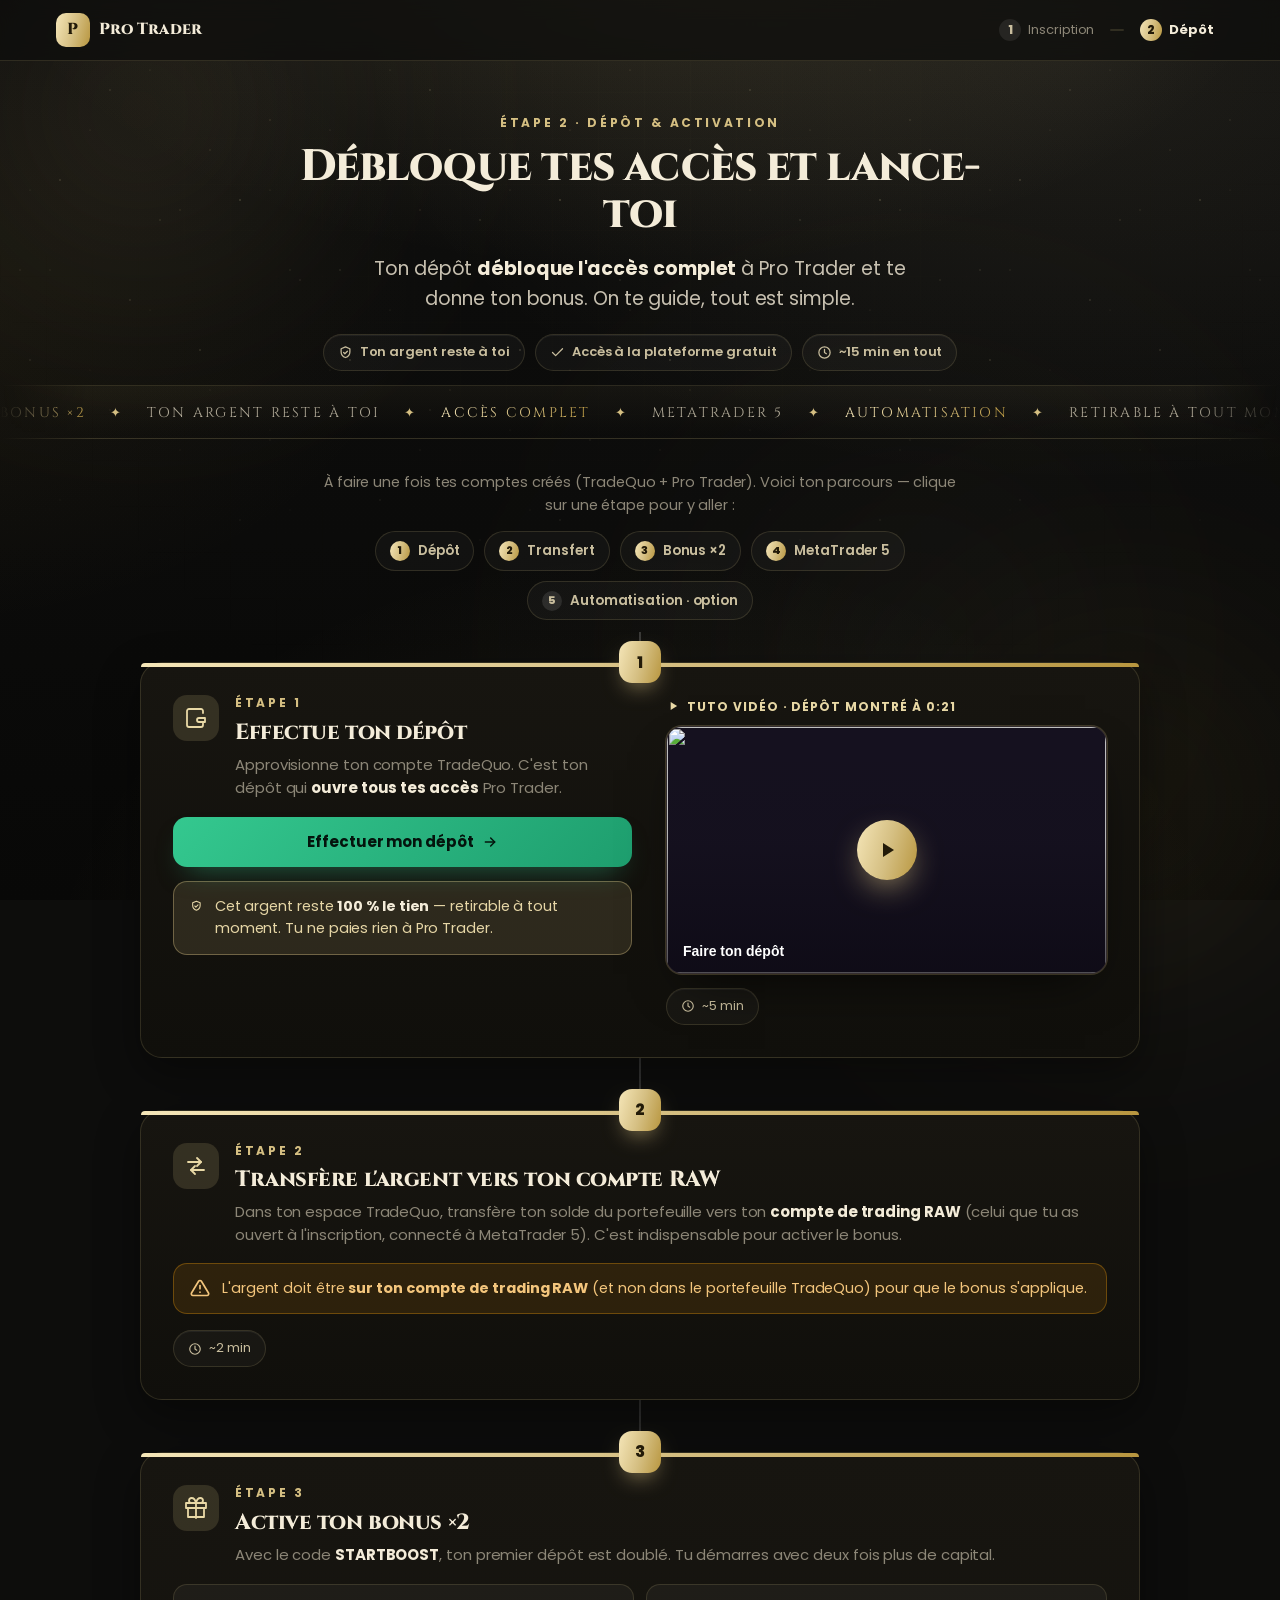
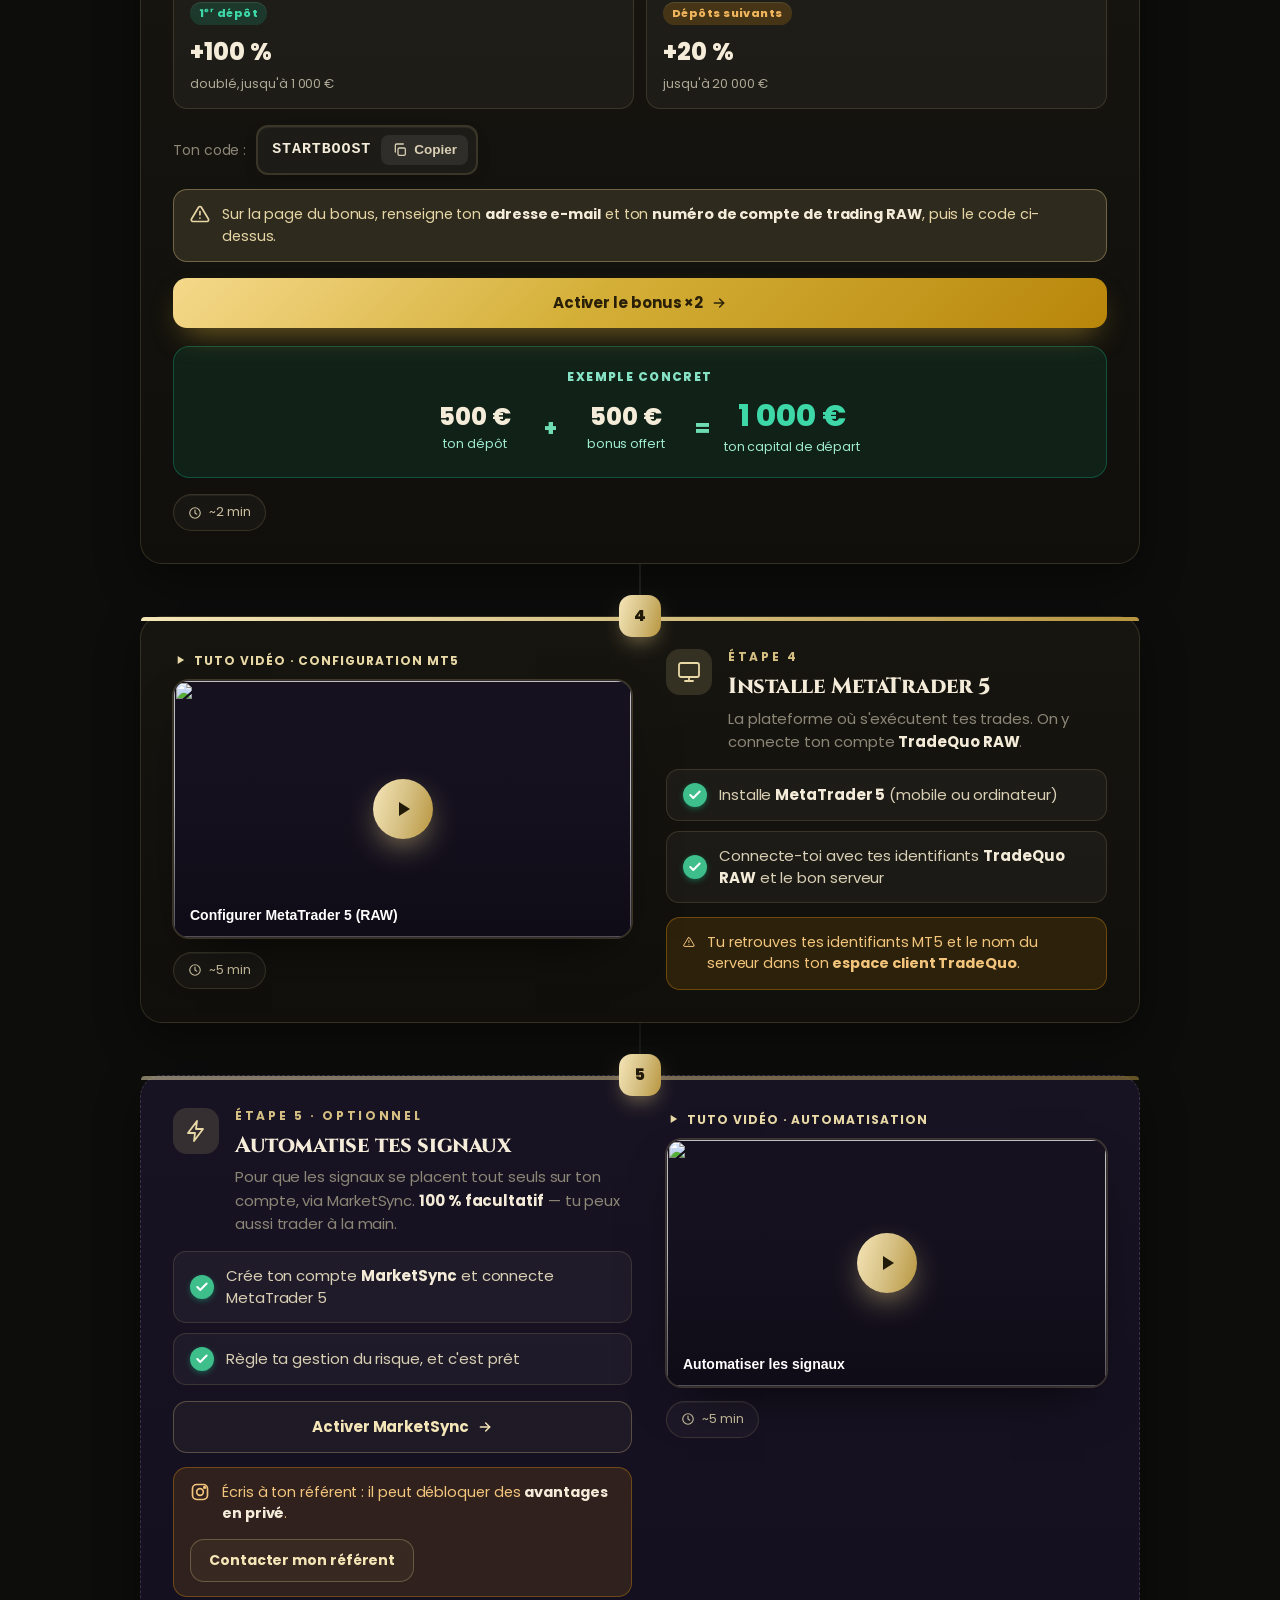
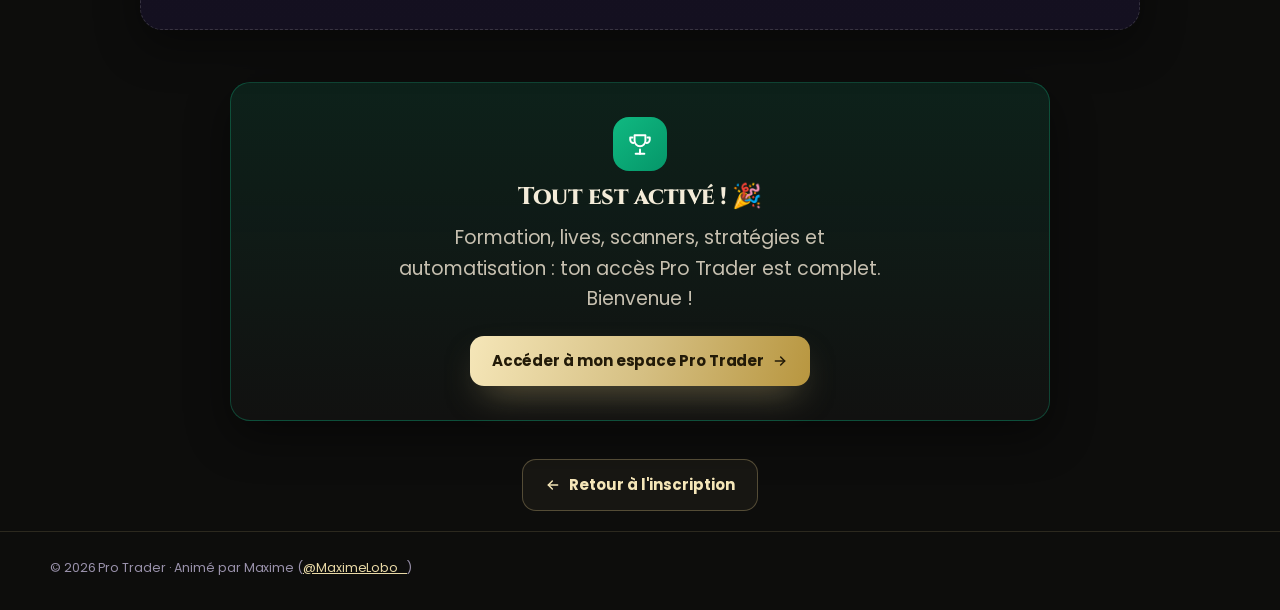
==== commit 6b1cd6e7: "Two-column step layout (video beside text) + copy cleanup + step-5 fix Restructure video steps into " ====
--- a/depot.html
+++ b/depot.html
@@ -79,39 +79,42 @@
       <a href="#etape-5" class="opt"><span class="n">5</span>Automatisation · option</a>
     </nav>
 
-    <div class="timeline" style="max-width:820px; margin:12px auto 0">
+    <div class="timeline" style="max-width:1000px; margin:12px auto 0">
 
       <!-- 1 — DÉPÔT -->
       <div class="step reveal" id="etape-1">
         <div class="step-num">1</div>
-        <div style="display:flex; align-items:flex-start; gap:16px">
-          <div class="step-ico"><svg width="24" height="24" viewBox="0 0 24 24" fill="none" stroke="currentColor" stroke-width="1.8" stroke-linecap="round" stroke-linejoin="round"><use href="#i-deposit"/></svg></div>
-          <div style="min-width:0">
-            <p class="eyebrow">Étape 1</p>
-            <h2 class="h-sec" style="font-size:22px; margin-top:4px">Effectue ton dépôt</h2>
-            <p style="margin:8px 0 0; font-size:15px; line-height:1.55; color:var(--muted)">Alimente ton compte TradeQuo. C'est ce dépôt qui active ton compte en réel et <strong style="color:var(--ink)">ouvre tous tes accès</strong> Pro&nbsp;Trader.</p>
-          </div>
-        </div>
-
-        <a href="https://my.tradequo.com/en/funds/deposit" target="_blank" rel="noopener nofollow sponsored" class="btn btn-green btn-md" style="width:100%; margin-top:18px">Effectuer mon dépôt <svg width="16" height="16" viewBox="0 0 24 24" fill="none" stroke="currentColor" stroke-width="2.2" stroke-linecap="round" stroke-linejoin="round"><use href="#i-arrow"/></svg></a>
-
-        <div class="note note-blue" style="margin-top:14px">
-          <svg width="20" height="20" viewBox="0 0 24 24" fill="none" stroke="currentColor" stroke-width="2" stroke-linecap="round" stroke-linejoin="round"><use href="#i-shield"/></svg>
-          <span>Cet argent reste <strong style="color:var(--ink)">100&nbsp;% le tien</strong>, sur ton compte — retirable à tout moment. Tu ne paies rien à Pro&nbsp;Trader.</span>
-        </div>
-
-        <div style="margin-top:18px">
-          <p class="vid-tag" style="margin:0 0 10px"><svg width="16" height="16" viewBox="0 0 24 24" fill="currentColor"><use href="#i-play"/></svg>Vidéo — le dépôt est montré à 0:21</p>
-          <div class="vid" data-yt="L6r8itcpYb8" data-start="21">
-            <button type="button" class="vid-btn" aria-label="Lire la vidéo : faire ton dépôt">
-              <img class="vid-thumb" src="https://i.ytimg.com/vi/L6r8itcpYb8/hqdefault.jpg" alt="" loading="lazy" decoding="async" />
-              <span class="vid-shade"></span><span class="vid-play"><svg width="24" height="24" viewBox="0 0 24 24" fill="currentColor"><use href="#i-play"/></svg></span>
-              <span class="vid-label">Faire ton dépôt — pas à pas</span>
-            </button>
-          </div>
-        </div>
-
-        <div style="margin-top:16px"><span class="chip"><svg width="14" height="14" viewBox="0 0 24 24" fill="none" stroke="currentColor" stroke-width="2" stroke-linecap="round" stroke-linejoin="round"><use href="#i-clock"/></svg>~5 min</span></div>
+        <div class="step-row has-media">
+          <div class="step-copy">
+            <div style="display:flex; align-items:flex-start; gap:16px">
+              <div class="step-ico"><svg width="24" height="24" viewBox="0 0 24 24" fill="none" stroke="currentColor" stroke-width="1.8" stroke-linecap="round" stroke-linejoin="round"><use href="#i-deposit"/></svg></div>
+              <div style="min-width:0">
+                <p class="eyebrow">Étape 1</p>
+                <h2 class="h-sec" style="font-size:22px; margin-top:4px">Effectue ton dépôt</h2>
+                <p style="margin:8px 0 0; font-size:15px; line-height:1.55; color:var(--muted)">Approvisionne ton compte TradeQuo. C'est ton dépôt qui <strong style="color:var(--ink)">ouvre tous tes accès</strong> Pro&nbsp;Trader.</p>
+              </div>
+            </div>
+
+            <a href="https://my.tradequo.com/en/funds/deposit" target="_blank" rel="noopener nofollow sponsored" class="btn btn-green btn-md" style="width:100%; margin-top:18px">Effectuer mon dépôt <svg width="16" height="16" viewBox="0 0 24 24" fill="none" stroke="currentColor" stroke-width="2.2" stroke-linecap="round" stroke-linejoin="round"><use href="#i-arrow"/></svg></a>
+
+            <div class="note note-blue" style="margin-top:14px">
+              <svg width="20" height="20" viewBox="0 0 24 24" fill="none" stroke="currentColor" stroke-width="2" stroke-linecap="round" stroke-linejoin="round"><use href="#i-shield"/></svg>
+              <span>Cet argent reste <strong style="color:var(--ink)">100&nbsp;% le tien</strong> — retirable à tout moment. Tu ne paies rien à Pro&nbsp;Trader.</span>
+            </div>
+          </div>
+
+          <div class="step-media">
+            <p class="vid-tag"><svg width="14" height="14" viewBox="0 0 24 24" fill="currentColor"><use href="#i-play"/></svg>Tuto vidéo · dépôt montré à 0:21</p>
+            <div class="vid" data-yt="L6r8itcpYb8" data-start="21">
+              <button type="button" class="vid-btn" aria-label="Lire la vidéo : faire ton dépôt">
+                <img class="vid-thumb" src="https://i.ytimg.com/vi/L6r8itcpYb8/hqdefault.jpg" alt="" loading="lazy" decoding="async" />
+                <span class="vid-shade"></span><span class="vid-play"><svg width="24" height="24" viewBox="0 0 24 24" fill="currentColor"><use href="#i-play"/></svg></span>
+                <span class="vid-label">Faire ton dépôt</span>
+              </button>
+            </div>
+            <div style="margin-top:14px"><span class="chip"><svg width="14" height="14" viewBox="0 0 24 24" fill="none" stroke="currentColor" stroke-width="2" stroke-linecap="round" stroke-linejoin="round"><use href="#i-clock"/></svg>~5 min</span></div>
+          </div>
+        </div>
       </div>
 
       <!-- 2 — TRANSFERT -->
@@ -188,75 +191,81 @@
       <!-- 4 — METATRADER 5 -->
       <div class="step reveal" id="etape-4">
         <div class="step-num">4</div>
-        <div style="display:flex; align-items:flex-start; gap:16px">
-          <div class="step-ico"><svg width="24" height="24" viewBox="0 0 24 24" fill="none" stroke="currentColor" stroke-width="1.8" stroke-linecap="round" stroke-linejoin="round"><use href="#i-screen"/></svg></div>
-          <div style="min-width:0">
-            <p class="eyebrow">Étape 4</p>
-            <h2 class="h-sec" style="font-size:22px; margin-top:4px">Installe MetaTrader&nbsp;5</h2>
-            <p style="margin:8px 0 0; font-size:15px; line-height:1.55; color:var(--muted)">La plateforme où tu passes tes trades. On y connecte simplement ton compte <strong style="color:var(--ink)">TradeQuo RAW</strong>.</p>
-          </div>
-        </div>
-
-        <div class="ck-list" style="margin-top:16px">
-          <div class="ck-pill"><span class="ck-circle"><svg viewBox="0 0 24 24" fill="none" stroke="currentColor" stroke-width="3.5" stroke-linecap="round" stroke-linejoin="round"><use href="#i-check"/></svg></span><span>Installe <strong style="color:var(--ink)">MetaTrader 5</strong> (mobile ou ordinateur)</span></div>
-          <div class="ck-pill"><span class="ck-circle"><svg viewBox="0 0 24 24" fill="none" stroke="currentColor" stroke-width="3.5" stroke-linecap="round" stroke-linejoin="round"><use href="#i-check"/></svg></span><span>Connecte-toi avec tes identifiants <strong style="color:var(--ink)">TradeQuo RAW</strong> et le bon serveur</span></div>
-        </div>
-
-        <div class="note note-amber" style="margin-top:14px">
-          <svg width="20" height="20" viewBox="0 0 24 24" fill="none" stroke="currentColor" stroke-width="2" stroke-linecap="round" stroke-linejoin="round"><use href="#i-alert"/></svg>
-          <span>Tes identifiants MT5 et le nom du serveur sont dans ton <strong>espace client TradeQuo</strong>.</span>
-        </div>
-
-        <div style="margin-top:18px">
-          <p class="vid-tag" style="margin:0 0 10px"><svg width="16" height="16" viewBox="0 0 24 24" fill="currentColor"><use href="#i-play"/></svg>Vidéo — configuration MetaTrader 5</p>
-          <div class="vid" data-yt="Tlbm8tkWyGI">
-            <button type="button" class="vid-btn" aria-label="Lire la vidéo : configurer MetaTrader 5">
-              <img class="vid-thumb" src="https://i.ytimg.com/vi/Tlbm8tkWyGI/hqdefault.jpg" alt="" loading="lazy" decoding="async" />
-              <span class="vid-shade"></span><span class="vid-play"><svg width="24" height="24" viewBox="0 0 24 24" fill="currentColor"><use href="#i-play"/></svg></span>
-              <span class="vid-label">Configurer MetaTrader 5 (RAW)</span>
-            </button>
-          </div>
-        </div>
-
-        <div style="margin-top:16px"><span class="chip"><svg width="14" height="14" viewBox="0 0 24 24" fill="none" stroke="currentColor" stroke-width="2" stroke-linecap="round" stroke-linejoin="round"><use href="#i-clock"/></svg>~5 min</span></div>
+        <div class="step-row has-media is-reverse">
+          <div class="step-copy">
+            <div style="display:flex; align-items:flex-start; gap:16px">
+              <div class="step-ico"><svg width="24" height="24" viewBox="0 0 24 24" fill="none" stroke="currentColor" stroke-width="1.8" stroke-linecap="round" stroke-linejoin="round"><use href="#i-screen"/></svg></div>
+              <div style="min-width:0">
+                <p class="eyebrow">Étape 4</p>
+                <h2 class="h-sec" style="font-size:22px; margin-top:4px">Installe MetaTrader&nbsp;5</h2>
+                <p style="margin:8px 0 0; font-size:15px; line-height:1.55; color:var(--muted)">La plateforme où s'exécutent tes trades. On y connecte ton compte <strong style="color:var(--ink)">TradeQuo RAW</strong>.</p>
+              </div>
+            </div>
+
+            <div class="ck-list" style="margin-top:16px">
+              <div class="ck-pill"><span class="ck-circle"><svg viewBox="0 0 24 24" fill="none" stroke="currentColor" stroke-width="3.5" stroke-linecap="round" stroke-linejoin="round"><use href="#i-check"/></svg></span><span>Installe <strong style="color:var(--ink)">MetaTrader 5</strong> (mobile ou ordinateur)</span></div>
+              <div class="ck-pill"><span class="ck-circle"><svg viewBox="0 0 24 24" fill="none" stroke="currentColor" stroke-width="3.5" stroke-linecap="round" stroke-linejoin="round"><use href="#i-check"/></svg></span><span>Connecte-toi avec tes identifiants <strong style="color:var(--ink)">TradeQuo RAW</strong> et le bon serveur</span></div>
+            </div>
+
+            <div class="note note-amber" style="margin-top:14px">
+              <svg width="20" height="20" viewBox="0 0 24 24" fill="none" stroke="currentColor" stroke-width="2" stroke-linecap="round" stroke-linejoin="round"><use href="#i-alert"/></svg>
+              <span>Tu retrouves tes identifiants MT5 et le nom du serveur dans ton <strong>espace client TradeQuo</strong>.</span>
+            </div>
+          </div>
+
+          <div class="step-media">
+            <p class="vid-tag"><svg width="14" height="14" viewBox="0 0 24 24" fill="currentColor"><use href="#i-play"/></svg>Tuto vidéo · configuration MT5</p>
+            <div class="vid" data-yt="Tlbm8tkWyGI">
+              <button type="button" class="vid-btn" aria-label="Lire la vidéo : configurer MetaTrader 5">
+                <img class="vid-thumb" src="https://i.ytimg.com/vi/Tlbm8tkWyGI/hqdefault.jpg" alt="" loading="lazy" decoding="async" />
+                <span class="vid-shade"></span><span class="vid-play"><svg width="24" height="24" viewBox="0 0 24 24" fill="currentColor"><use href="#i-play"/></svg></span>
+                <span class="vid-label">Configurer MetaTrader 5 (RAW)</span>
+              </button>
+            </div>
+            <div style="margin-top:14px"><span class="chip"><svg width="14" height="14" viewBox="0 0 24 24" fill="none" stroke="currentColor" stroke-width="2" stroke-linecap="round" stroke-linejoin="round"><use href="#i-clock"/></svg>~5 min</span></div>
+          </div>
+        </div>
       </div>
 
       <!-- 5 — AUTOMATISATION (OPTIONNEL) -->
       <div class="step optional reveal" id="etape-5">
-        <div class="step-num" style="background:linear-gradient(135deg,#6E6A82,#4A4658); box-shadow:0 10px 22px -8px rgba(0,0,0,.5)">5</div>
-        <div style="display:flex; align-items:flex-start; gap:16px">
-          <div class="step-ico" style="background:rgba(255,255,255,.05); color:#B7AEC6"><svg width="24" height="24" viewBox="0 0 24 24" fill="none" stroke="currentColor" stroke-width="1.8" stroke-linecap="round" stroke-linejoin="round"><use href="#i-bolt"/></svg></div>
-          <div style="min-width:0">
-            <p class="eyebrow" style="color:var(--muted)">Étape 5 · Optionnel</p>
-            <h2 class="h-sec" style="font-size:22px; margin-top:4px">Automatise tes signaux</h2>
-            <p style="margin:8px 0 0; font-size:15px; line-height:1.55; color:var(--muted)">Envie que les signaux se placent tout seuls sur ton compte&nbsp;? MarketSync s'en charge. <strong style="color:var(--ink)">100&nbsp;% optionnel</strong> — tu peux très bien trader manuellement.</p>
-          </div>
-        </div>
-
-        <div class="ck-list" style="margin-top:16px">
-          <div class="ck-pill"><span class="ck-circle"><svg viewBox="0 0 24 24" fill="none" stroke="currentColor" stroke-width="3.5" stroke-linecap="round" stroke-linejoin="round"><use href="#i-check"/></svg></span><span>Crée ton compte <strong style="color:var(--ink)">MarketSync</strong> et connecte MetaTrader 5</span></div>
-          <div class="ck-pill"><span class="ck-circle"><svg viewBox="0 0 24 24" fill="none" stroke="currentColor" stroke-width="3.5" stroke-linecap="round" stroke-linejoin="round"><use href="#i-check"/></svg></span><span>Règle ta gestion du risque, et c'est prêt</span></div>
-        </div>
-
-        <div style="margin-top:18px">
-          <p class="vid-tag" style="margin:0 0 10px"><svg width="16" height="16" viewBox="0 0 24 24" fill="currentColor"><use href="#i-play"/></svg>Vidéo — automatiser les signaux</p>
-          <div class="vid" data-yt="x-60nb0NnYc">
-            <button type="button" class="vid-btn" aria-label="Lire la vidéo : automatiser les signaux">
-              <img class="vid-thumb" src="https://i.ytimg.com/vi/x-60nb0NnYc/hqdefault.jpg" alt="" loading="lazy" decoding="async" />
-              <span class="vid-shade"></span><span class="vid-play"><svg width="24" height="24" viewBox="0 0 24 24" fill="currentColor"><use href="#i-play"/></svg></span>
-              <span class="vid-label">Automatiser les signaux — pas à pas</span>
-            </button>
-          </div>
-        </div>
-
-        <a href="https://www.marketsync.ai/auth/register?ref=CB57DT" target="_blank" rel="noopener" class="btn btn-ghost btn-md" style="width:100%; margin-top:16px">Activer MarketSync (optionnel) <svg width="16" height="16" viewBox="0 0 24 24" fill="none" stroke="currentColor" stroke-width="2.2" stroke-linecap="round" stroke-linejoin="round"><use href="#i-arrow"/></svg></a>
-
-        <div class="note note-blue" style="margin-top:14px; align-items:center; justify-content:space-between; gap:14px; flex-wrap:wrap">
-          <span style="display:flex; gap:12px; align-items:flex-start"><svg width="20" height="20" style="flex:none" viewBox="0 0 24 24" fill="none" stroke="currentColor" stroke-width="2" stroke-linecap="round" stroke-linejoin="round"><use href="#i-ig"/></svg><span>Écris un message à ton référent — il peut débloquer des <strong style="color:var(--ink)">avantages en privé</strong>.</span></span>
-          <a href="#" data-link="instagram" target="_blank" rel="noopener" class="btn btn-ghost btn-sm" style="flex:none">Contacter mon référent</a>
-        </div>
-
-        <div style="margin-top:16px"><span class="chip"><svg width="14" height="14" viewBox="0 0 24 24" fill="none" stroke="currentColor" stroke-width="2" stroke-linecap="round" stroke-linejoin="round"><use href="#i-clock"/></svg>~5 min</span></div>
+        <div class="step-num">5</div>
+        <div class="step-row has-media">
+          <div class="step-copy">
+            <div style="display:flex; align-items:flex-start; gap:16px">
+              <div class="step-ico"><svg width="24" height="24" viewBox="0 0 24 24" fill="none" stroke="currentColor" stroke-width="1.8" stroke-linecap="round" stroke-linejoin="round"><use href="#i-bolt"/></svg></div>
+              <div style="min-width:0">
+                <p class="eyebrow">Étape 5 · Optionnel</p>
+                <h2 class="h-sec" style="font-size:22px; margin-top:4px">Automatise tes signaux</h2>
+                <p style="margin:8px 0 0; font-size:15px; line-height:1.55; color:var(--muted)">Pour que les signaux se placent tout seuls sur ton compte, via MarketSync. <strong style="color:var(--ink)">100&nbsp;% facultatif</strong> — tu peux aussi trader à la main.</p>
+              </div>
+            </div>
+
+            <div class="ck-list" style="margin-top:16px">
+              <div class="ck-pill"><span class="ck-circle"><svg viewBox="0 0 24 24" fill="none" stroke="currentColor" stroke-width="3.5" stroke-linecap="round" stroke-linejoin="round"><use href="#i-check"/></svg></span><span>Crée ton compte <strong style="color:var(--ink)">MarketSync</strong> et connecte MetaTrader 5</span></div>
+              <div class="ck-pill"><span class="ck-circle"><svg viewBox="0 0 24 24" fill="none" stroke="currentColor" stroke-width="3.5" stroke-linecap="round" stroke-linejoin="round"><use href="#i-check"/></svg></span><span>Règle ta gestion du risque, et c'est prêt</span></div>
+            </div>
+
+            <a href="https://www.marketsync.ai/auth/register?ref=CB57DT" target="_blank" rel="noopener" class="btn btn-ghost btn-md" style="width:100%; margin-top:16px">Activer MarketSync <svg width="16" height="16" viewBox="0 0 24 24" fill="none" stroke="currentColor" stroke-width="2.2" stroke-linecap="round" stroke-linejoin="round"><use href="#i-arrow"/></svg></a>
+
+            <div class="note note-amber" style="margin-top:14px; align-items:center; justify-content:space-between; gap:14px; flex-wrap:wrap">
+              <span style="display:flex; gap:12px; align-items:flex-start"><svg width="20" height="20" style="flex:none" viewBox="0 0 24 24" fill="none" stroke="currentColor" stroke-width="2" stroke-linecap="round" stroke-linejoin="round"><use href="#i-ig"/></svg><span>Écris à ton référent : il peut débloquer des <strong style="color:var(--ink)">avantages en privé</strong>.</span></span>
+              <a href="#" data-link="instagram" target="_blank" rel="noopener" class="btn btn-ghost btn-sm" style="flex:none">Contacter mon référent</a>
+            </div>
+          </div>
+
+          <div class="step-media">
+            <p class="vid-tag"><svg width="14" height="14" viewBox="0 0 24 24" fill="currentColor"><use href="#i-play"/></svg>Tuto vidéo · automatisation</p>
+            <div class="vid" data-yt="x-60nb0NnYc">
+              <button type="button" class="vid-btn" aria-label="Lire la vidéo : automatiser les signaux">
+                <img class="vid-thumb" src="https://i.ytimg.com/vi/x-60nb0NnYc/hqdefault.jpg" alt="" loading="lazy" decoding="async" />
+                <span class="vid-shade"></span><span class="vid-play"><svg width="24" height="24" viewBox="0 0 24 24" fill="currentColor"><use href="#i-play"/></svg></span>
+                <span class="vid-label">Automatiser les signaux</span>
+              </button>
+            </div>
+            <div style="margin-top:14px"><span class="chip"><svg width="14" height="14" viewBox="0 0 24 24" fill="none" stroke="currentColor" stroke-width="2" stroke-linecap="round" stroke-linejoin="round"><use href="#i-clock"/></svg>~5 min</span></div>
+          </div>
+        </div>
       </div>
 
     </div>
--- a/style.css
+++ b/style.css
@@ -289,3 +289,15 @@
 .reveal.d1{ transition-delay:.08s; } .reveal.d2{ transition-delay:.16s; } .reveal.d3{ transition-delay:.24s; }
 
 @media (prefers-reduced-motion:reduce){ .marquee-track{ animation:none; } }
+
+/* ============ LAYOUT ÉTAPES 2 COLONNES (façon Salva) ============ */
+.step-row{ display:grid; gap:20px; }
+.step-copy{ min-width:0; }
+.step-media{ min-width:0; }
+.step-media .vid-tag{ margin:0 0 10px; }
+.step-media .vid{ box-shadow:0 0 0 1px rgba(213,191,130,.22), 0 22px 50px -22px rgba(0,0,0,.75); }
+@media (min-width:880px){
+  .step-row.has-media{ grid-template-columns:1.02fr .98fr; gap:34px; align-items:start; }
+  .step-row.is-reverse.has-media .step-copy{ order:2; }
+  .step-media.stick{ position:sticky; top:88px; }
+}
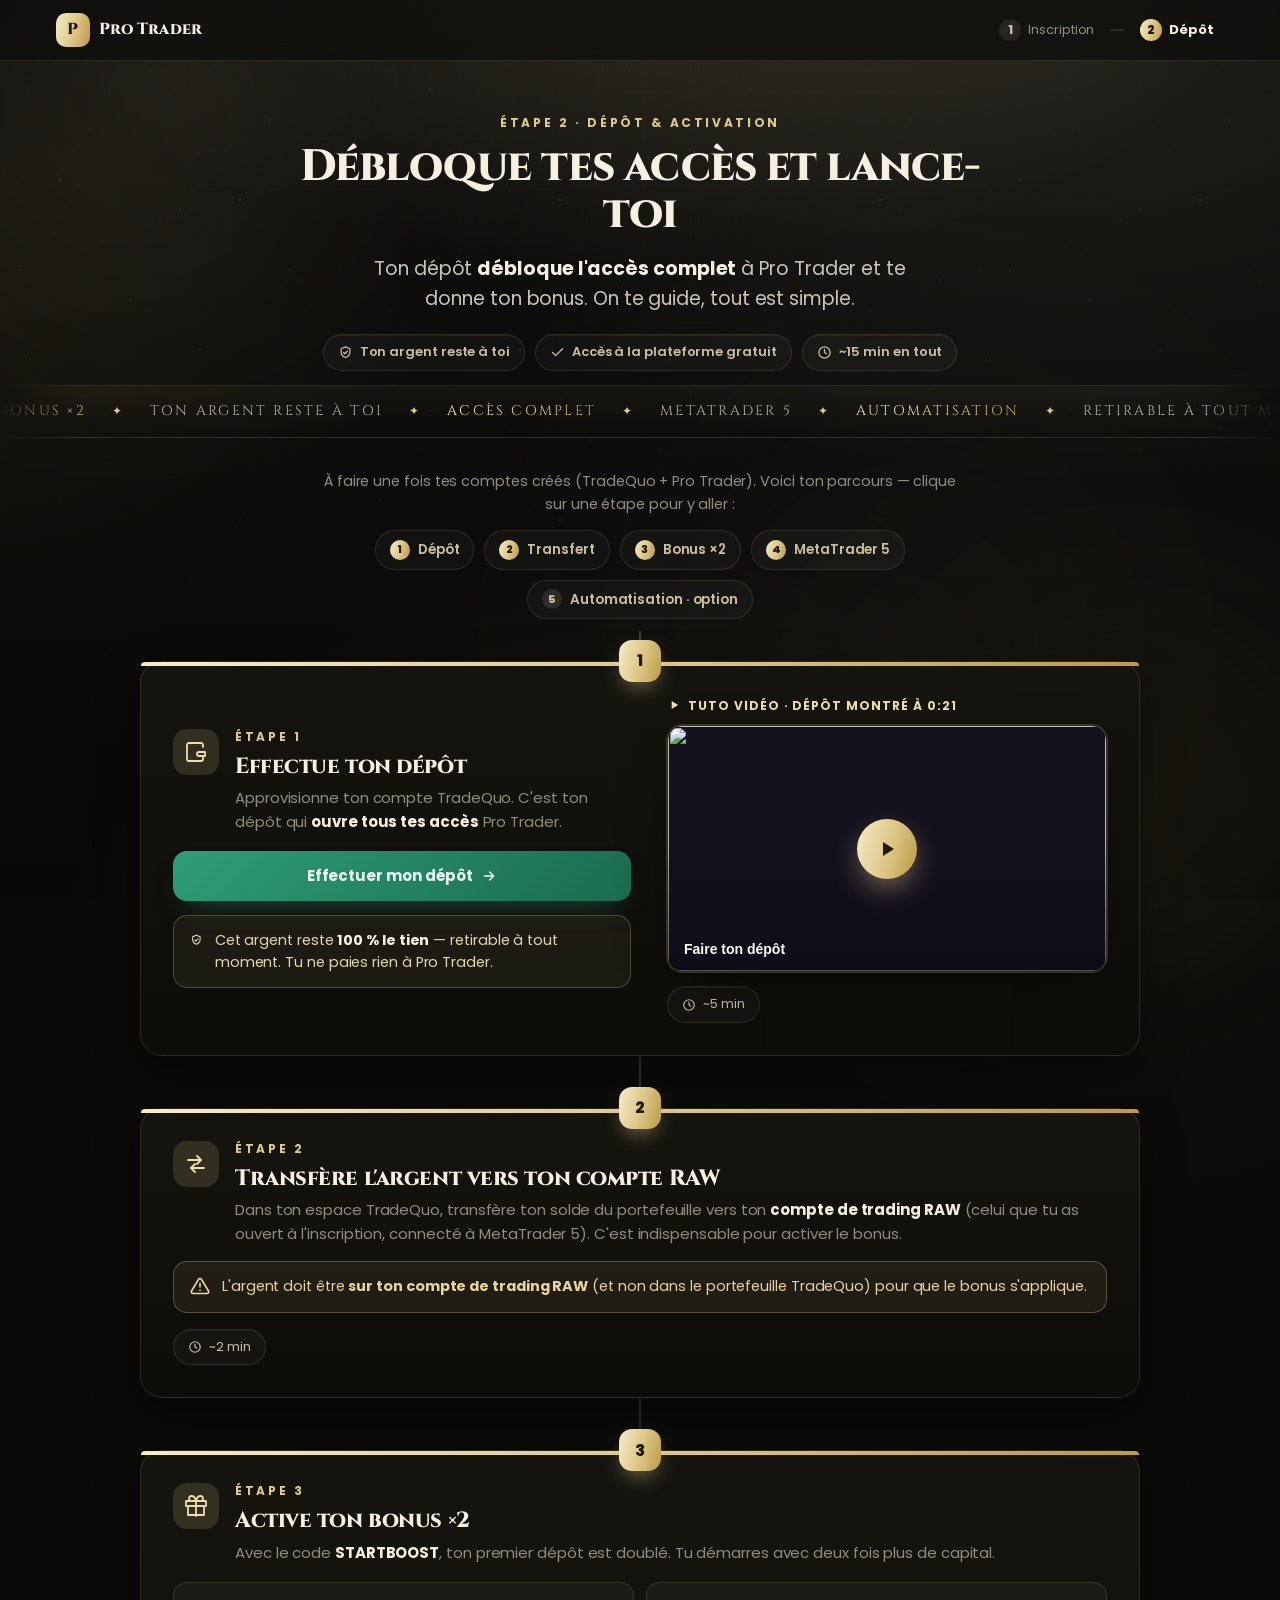
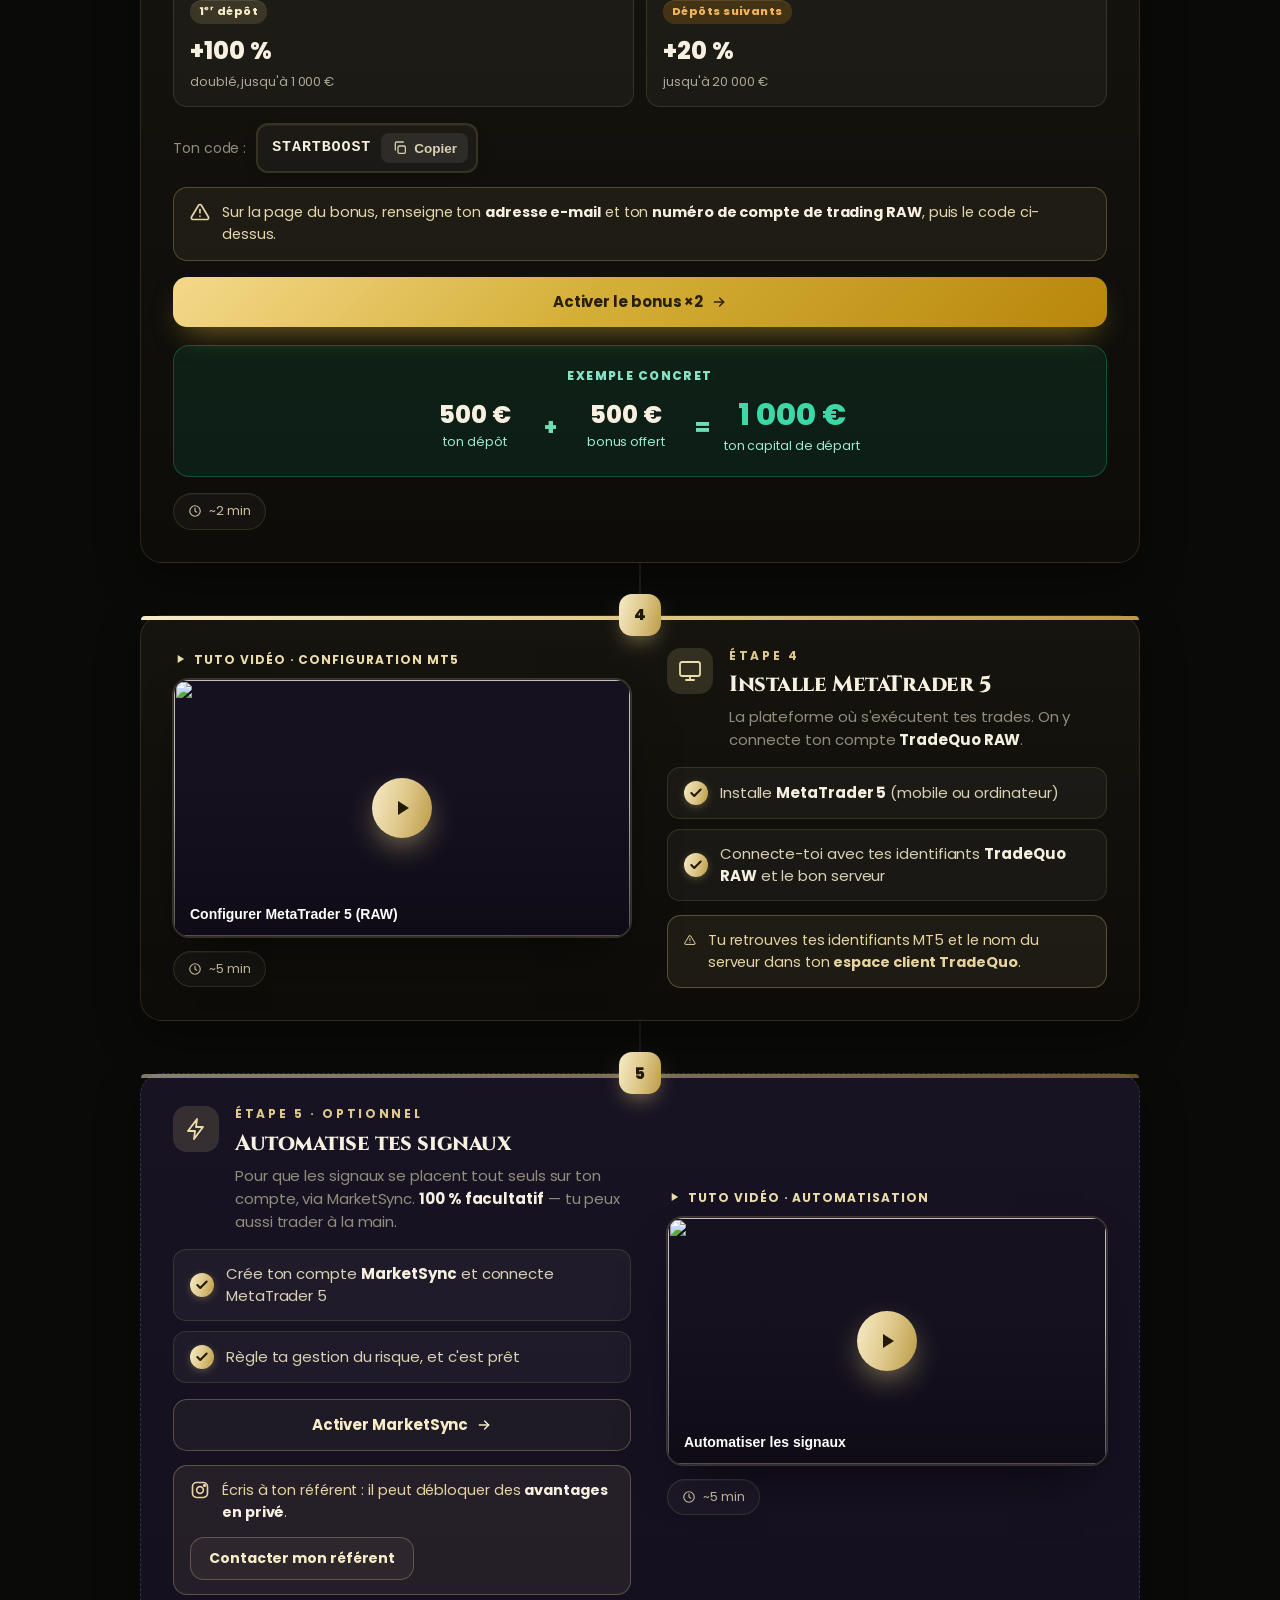
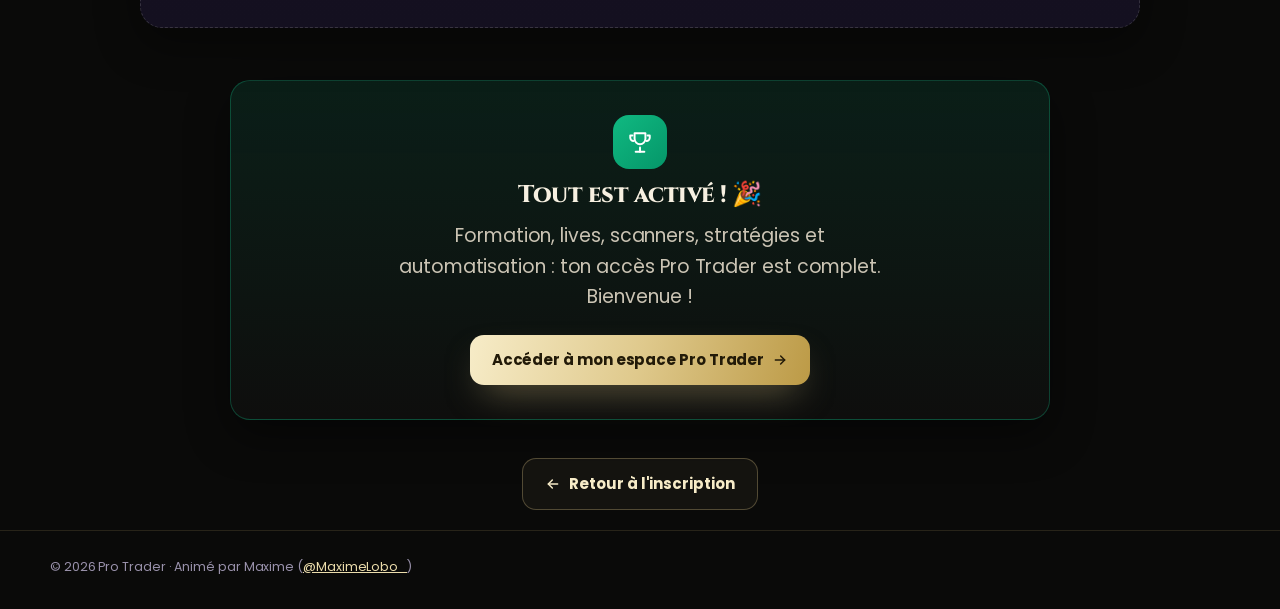
==== commit efb23bfb: "Polish: refined palette, aligned videos, seamless marquee, animated hero - Refine the black & gold p" ====
--- a/depot.html
+++ b/depot.html
@@ -62,12 +62,7 @@
   </section>
 
   <!-- MARQUEE -->
-  <div class="marquee" aria-hidden="true">
-    <div class="marquee-track">
-      <span class="g">Bonus ×2</span><span class="sep">✦</span><span>Ton argent reste à toi</span><span class="sep">✦</span><span class="g">Accès complet</span><span class="sep">✦</span><span>MetaTrader 5</span><span class="sep">✦</span><span class="g">Automatisation</span><span class="sep">✦</span><span>Retirable à tout moment</span><span class="sep">✦</span>
-      <span class="g">Bonus ×2</span><span class="sep">✦</span><span>Ton argent reste à toi</span><span class="sep">✦</span><span class="g">Accès complet</span><span class="sep">✦</span><span>MetaTrader 5</span><span class="sep">✦</span><span class="g">Automatisation</span><span class="sep">✦</span><span>Retirable à tout moment</span><span class="sep">✦</span>
-    </div>
-  </div>
+  <div class="marquee" aria-hidden="true"><div class="marquee-track"><div class="mq-group"><span class="g">Bonus ×2</span><span class="sep">✦</span><span>Ton argent reste à toi</span><span class="sep">✦</span><span class="g">Accès complet</span><span class="sep">✦</span><span>MetaTrader 5</span><span class="sep">✦</span><span class="g">Automatisation</span><span class="sep">✦</span><span>Retirable à tout moment</span><span class="sep">✦</span><span class="g">Bonus ×2</span><span class="sep">✦</span><span>Ton argent reste à toi</span><span class="sep">✦</span><span class="g">Accès complet</span><span class="sep">✦</span><span>MetaTrader 5</span><span class="sep">✦</span><span class="g">Automatisation</span><span class="sep">✦</span><span>Retirable à tout moment</span><span class="sep">✦</span><span class="g">Bonus ×2</span><span class="sep">✦</span><span>Ton argent reste à toi</span><span class="sep">✦</span><span class="g">Accès complet</span><span class="sep">✦</span><span>MetaTrader 5</span><span class="sep">✦</span><span class="g">Automatisation</span><span class="sep">✦</span><span>Retirable à tout moment</span><span class="sep">✦</span></div><div class="mq-group"><span class="g">Bonus ×2</span><span class="sep">✦</span><span>Ton argent reste à toi</span><span class="sep">✦</span><span class="g">Accès complet</span><span class="sep">✦</span><span>MetaTrader 5</span><span class="sep">✦</span><span class="g">Automatisation</span><span class="sep">✦</span><span>Retirable à tout moment</span><span class="sep">✦</span><span class="g">Bonus ×2</span><span class="sep">✦</span><span>Ton argent reste à toi</span><span class="sep">✦</span><span class="g">Accès complet</span><span class="sep">✦</span><span>MetaTrader 5</span><span class="sep">✦</span><span class="g">Automatisation</span><span class="sep">✦</span><span>Retirable à tout moment</span><span class="sep">✦</span><span class="g">Bonus ×2</span><span class="sep">✦</span><span>Ton argent reste à toi</span><span class="sep">✦</span><span class="g">Accès complet</span><span class="sep">✦</span><span>MetaTrader 5</span><span class="sep">✦</span><span class="g">Automatisation</span><span class="sep">✦</span><span>Retirable à tout moment</span><span class="sep">✦</span></div></div></div>
 
   <section class="wrap" style="padding:26px 20px 8px">
     <p class="reveal" style="text-align:center; max-width:640px; margin:0 auto; font-size:14.5px; color:var(--muted)">À faire une fois tes comptes créés (TradeQuo + Pro&nbsp;Trader). Voici ton parcours — clique sur une étape pour y aller :</p>
--- a/style.css
+++ b/style.css
@@ -5,15 +5,15 @@
    ========================================================= */
 
 :root{
-  --brand:#D5BF82; --brand-700:#B8963F; --cyan:#F5E6B8;
-  --ink:#F4ECD9; --text:#EAE2D2; --body:#C7C0B0; --muted:#8C8677;
-  --bg:#0D0D0C; --line:rgba(213,191,130,.16);
-  --vlight:#E9D9A6; --green:#3DBE8B; --muted-2:#B0A997;
-  --gold:#D5BF82; --gold-lt:#F5E6B8; --gold-dk:#B8963F;
-  --grad:linear-gradient(105deg,#F5E6B8,#D5BF82 52%,#B8963F);
-  --card:linear-gradient(180deg,#171510,#100F0B);
-  --shadow-sm:0 1px 2px rgba(0,0,0,.40), 0 14px 34px rgba(0,0,0,.45);
-  --shadow:0 26px 60px rgba(0,0,0,.55);
+  --brand:#DFC98C; --brand-700:#B7943C; --cyan:#F7ECC8;
+  --ink:#F7F0E1; --text:#EDE6D6; --body:#CBC4B4; --muted:#928C7C;
+  --bg:#0A0A09; --line:rgba(214,190,124,.15);
+  --vlight:#ECDDAC; --green:#37B588; --muted-2:#B4AD9B;
+  --gold:#DFC98C; --gold-lt:#F7ECC8; --gold-dk:#B7943C;
+  --grad:linear-gradient(105deg,#F7ECC8,#DFC98C 50%,#BC9A46);
+  --card:linear-gradient(180deg,#15140E,#0D0C09);
+  --shadow-sm:0 1px 2px rgba(0,0,0,.45), 0 16px 36px rgba(0,0,0,.5);
+  --shadow:0 30px 66px rgba(0,0,0,.6);
   --maxw:1080px;
 }
 
@@ -81,8 +81,8 @@
 .btn-sm{ padding:10px 18px; font-size:14px; }
 .btn-primary{ background:var(--grad); color:#221A08; box-shadow:0 16px 36px -14px rgba(213,191,130,.55); }
 .btn-primary:hover{ filter:brightness(1.06); box-shadow:0 20px 44px -14px rgba(213,191,130,.7); }
-.btn-green{ background:linear-gradient(135deg,#34C88F,#1E9E6E); color:#04140D; box-shadow:0 14px 28px -14px rgba(52,200,143,.5); transition:transform .15s ease, box-shadow .2s, filter .2s; }
-.btn-green:hover{ filter:brightness(1.06); box-shadow:0 18px 36px -14px rgba(52,200,143,.65); }
+.btn-green{ background:linear-gradient(135deg,#2E9E76,#1A6B4E); color:#EAFBF3; box-shadow:0 14px 28px -14px rgba(46,158,118,.5); transition:transform .15s ease, box-shadow .2s, filter .2s; }
+.btn-green:hover{ filter:brightness(1.08); box-shadow:0 18px 36px -14px rgba(46,158,118,.65); }
 .btn-green:active{ transform:translateY(1px) scale(.99); }
 .btn-ghost{ background:rgba(213,191,130,.05); border:1px solid rgba(213,191,130,.32); color:var(--gold-lt); transition:transform .15s ease, background .2s, box-shadow .2s, border-color .2s; }
 .btn-ghost:hover{ background:rgba(213,191,130,.11); border-color:rgba(213,191,130,.5); box-shadow:0 8px 20px rgba(0,0,0,.35); }
@@ -193,13 +193,13 @@
 
 .ck-list{ display:flex; flex-direction:column; gap:10px; }
 .ck-pill{ display:flex; gap:12px; align-items:center; background:rgba(255,255,255,.04); border:1px solid var(--line); border-radius:13px; padding:13px 16px; font-size:15px; line-height:1.45; color:#D9CFB4; }
-.ck-circle{ flex:none; display:grid; place-items:center; height:24px; width:24px; border-radius:999px; background:var(--green); color:#fff; box-shadow:0 2px 6px -1px rgba(18,184,134,.55); }
+.ck-circle{ flex:none; display:grid; place-items:center; height:24px; width:24px; border-radius:999px; background:var(--grad); color:#221A08; box-shadow:0 2px 8px -1px rgba(214,190,124,.4); }
 .ck-circle svg{ height:14px; width:14px; }
 
 .note{ display:flex; gap:12px; align-items:flex-start; border-radius:14px; padding:14px 16px; font-size:14.5px; line-height:1.5; }
-.note-red{ border:1px solid rgba(251,90,106,.35); background:rgba(251,90,106,.12); color:#FFA7B0; }
-.note-amber{ border:1px solid rgba(245,158,11,.32); background:rgba(245,158,11,.12); color:#F3C57C; }
-.note-blue{ border:1px solid rgba(213,191,130,.40); background:rgba(213,191,130,.14); color:#E6D6A6; }
+.note-red{ border:1px solid rgba(224,122,110,.32); background:rgba(224,122,110,.09); color:#E9B4AC; }
+.note-amber{ border:1px solid rgba(223,201,140,.30); background:rgba(223,201,140,.08); color:#E6D3A0; }
+.note-blue{ border:1px solid rgba(214,190,124,.28); background:rgba(214,190,124,.07); color:#E4D6AC; }
 
 /* bonus (Connexion) */
 .bonus{ border:1px solid rgba(18,184,134,.30); border-radius:18px; background:linear-gradient(180deg, rgba(18,184,134,.10), rgba(255,255,255,.02)); padding:18px; }
@@ -210,7 +210,7 @@
 @media (min-width:520px){ .tier-grid{ grid-template-columns:1fr 1fr; } }
 .tier{ background:rgba(255,255,255,.04); border:1px solid var(--line); border-radius:14px; padding:14px 16px; transition:transform .2s, box-shadow .2s; }
 .tier:hover{ transform:translateY(-2px); box-shadow:0 8px 24px rgba(0,0,0,.35); }
-.tier-badge{ display:inline-block; border-radius:999px; background:rgba(18,184,134,.18); color:#3dd7a8; font-size:11px; font-weight:800; letter-spacing:.04em; padding:3px 9px; }
+.tier-badge{ display:inline-block; border-radius:999px; background:rgba(214,190,124,.16); color:var(--gold-lt); font-size:11px; font-weight:800; letter-spacing:.04em; padding:3px 9px; }
 .tier-big{ font-size:24px; font-weight:800; color:var(--ink); margin-top:8px; }
 .tier-sub{ font-size:12.5px; color:#B0A997; margin-top:2px; }
 
@@ -272,14 +272,15 @@
 
 /* Bandeau défilant (marquee) */
 .marquee{ overflow:hidden; border-top:1px solid var(--line); border-bottom:1px solid var(--line);
-  background:linear-gradient(180deg, rgba(213,191,130,.05), transparent); padding:13px 0; margin:6px 0;
-  -webkit-mask-image:linear-gradient(90deg, transparent, #000 7%, #000 93%, transparent);
-  mask-image:linear-gradient(90deg, transparent, #000 7%, #000 93%, transparent); }
-.marquee-track{ display:inline-flex; align-items:center; gap:24px; white-space:nowrap; will-change:transform; animation:marquee 28s linear infinite; }
+  background:linear-gradient(180deg, rgba(214,190,124,.05), transparent); padding:14px 0; margin:6px 0;
+  -webkit-mask-image:linear-gradient(90deg, transparent, #000 6%, #000 94%, transparent);
+  mask-image:linear-gradient(90deg, transparent, #000 6%, #000 94%, transparent); }
+.marquee-track{ display:flex; width:max-content; will-change:transform; animation:marquee 42s linear infinite; }
 .marquee-track:hover{ animation-play-state:paused; }
-.marquee-track span{ font-family:Cinzel, Georgia, serif; font-size:14px; letter-spacing:.16em; text-transform:uppercase; color:var(--muted-2); }
-.marquee-track span.g{ color:transparent; background:var(--grad); -webkit-background-clip:text; background-clip:text; }
-.marquee-track .sep{ color:var(--gold); font-size:13px; }
+.mq-group{ display:flex; align-items:center; gap:26px; padding-right:26px; }
+.marquee span{ font-family:Cinzel, Georgia, serif; font-size:14px; letter-spacing:.16em; text-transform:uppercase; color:var(--muted-2); white-space:nowrap; }
+.marquee span.g{ color:transparent; background:var(--grad); -webkit-background-clip:text; background-clip:text; }
+.marquee .sep{ color:var(--gold); font-size:12px; }
 @keyframes marquee{ from{ transform:translateX(0);} to{ transform:translateX(-50%);} }
 
 /* Filet doré dégradé */
@@ -297,7 +298,7 @@
 .step-media .vid-tag{ margin:0 0 10px; }
 .step-media .vid{ box-shadow:0 0 0 1px rgba(213,191,130,.22), 0 22px 50px -22px rgba(0,0,0,.75); }
 @media (min-width:880px){
-  .step-row.has-media{ grid-template-columns:1.02fr .98fr; gap:34px; align-items:start; }
+  .step-row.has-media{ grid-template-columns:1.02fr .98fr; gap:36px; align-items:center; }
   .step-row.is-reverse.has-media .step-copy{ order:2; }
   .step-media.stick{ position:sticky; top:88px; }
 }
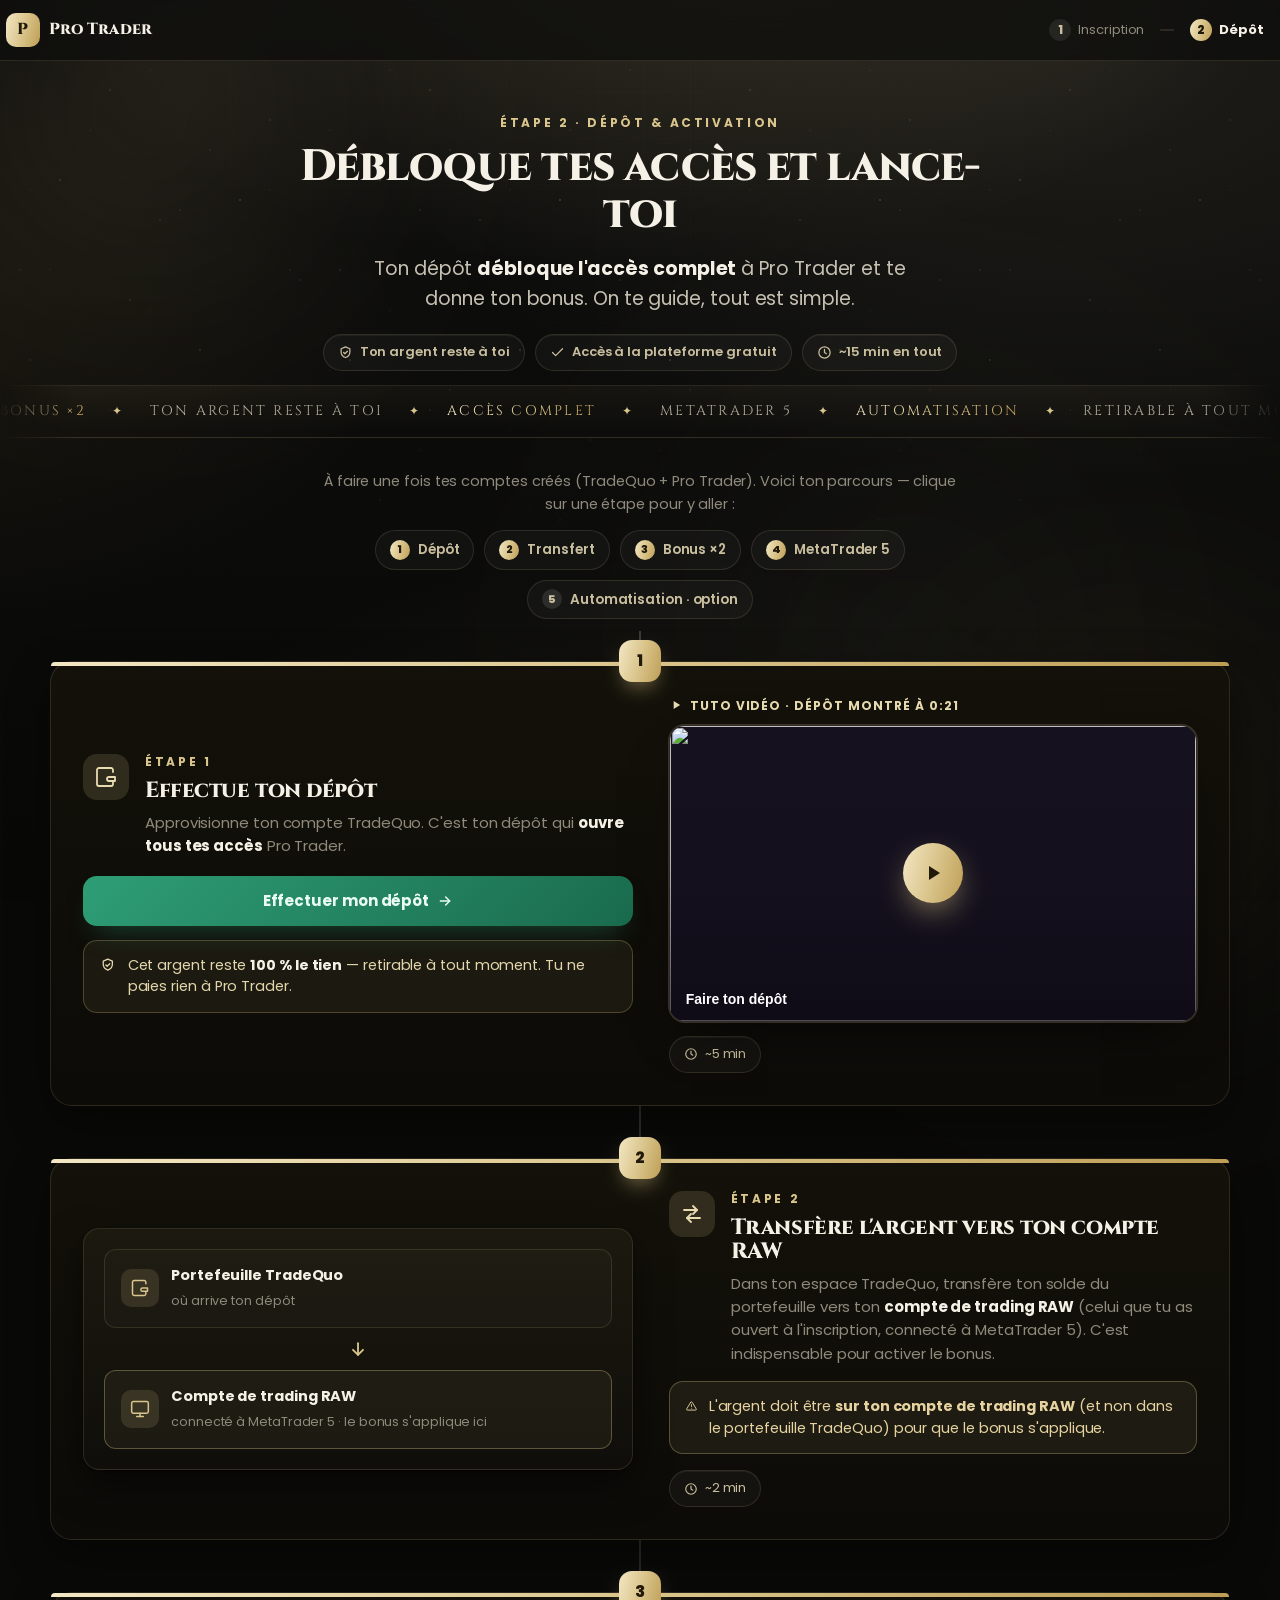
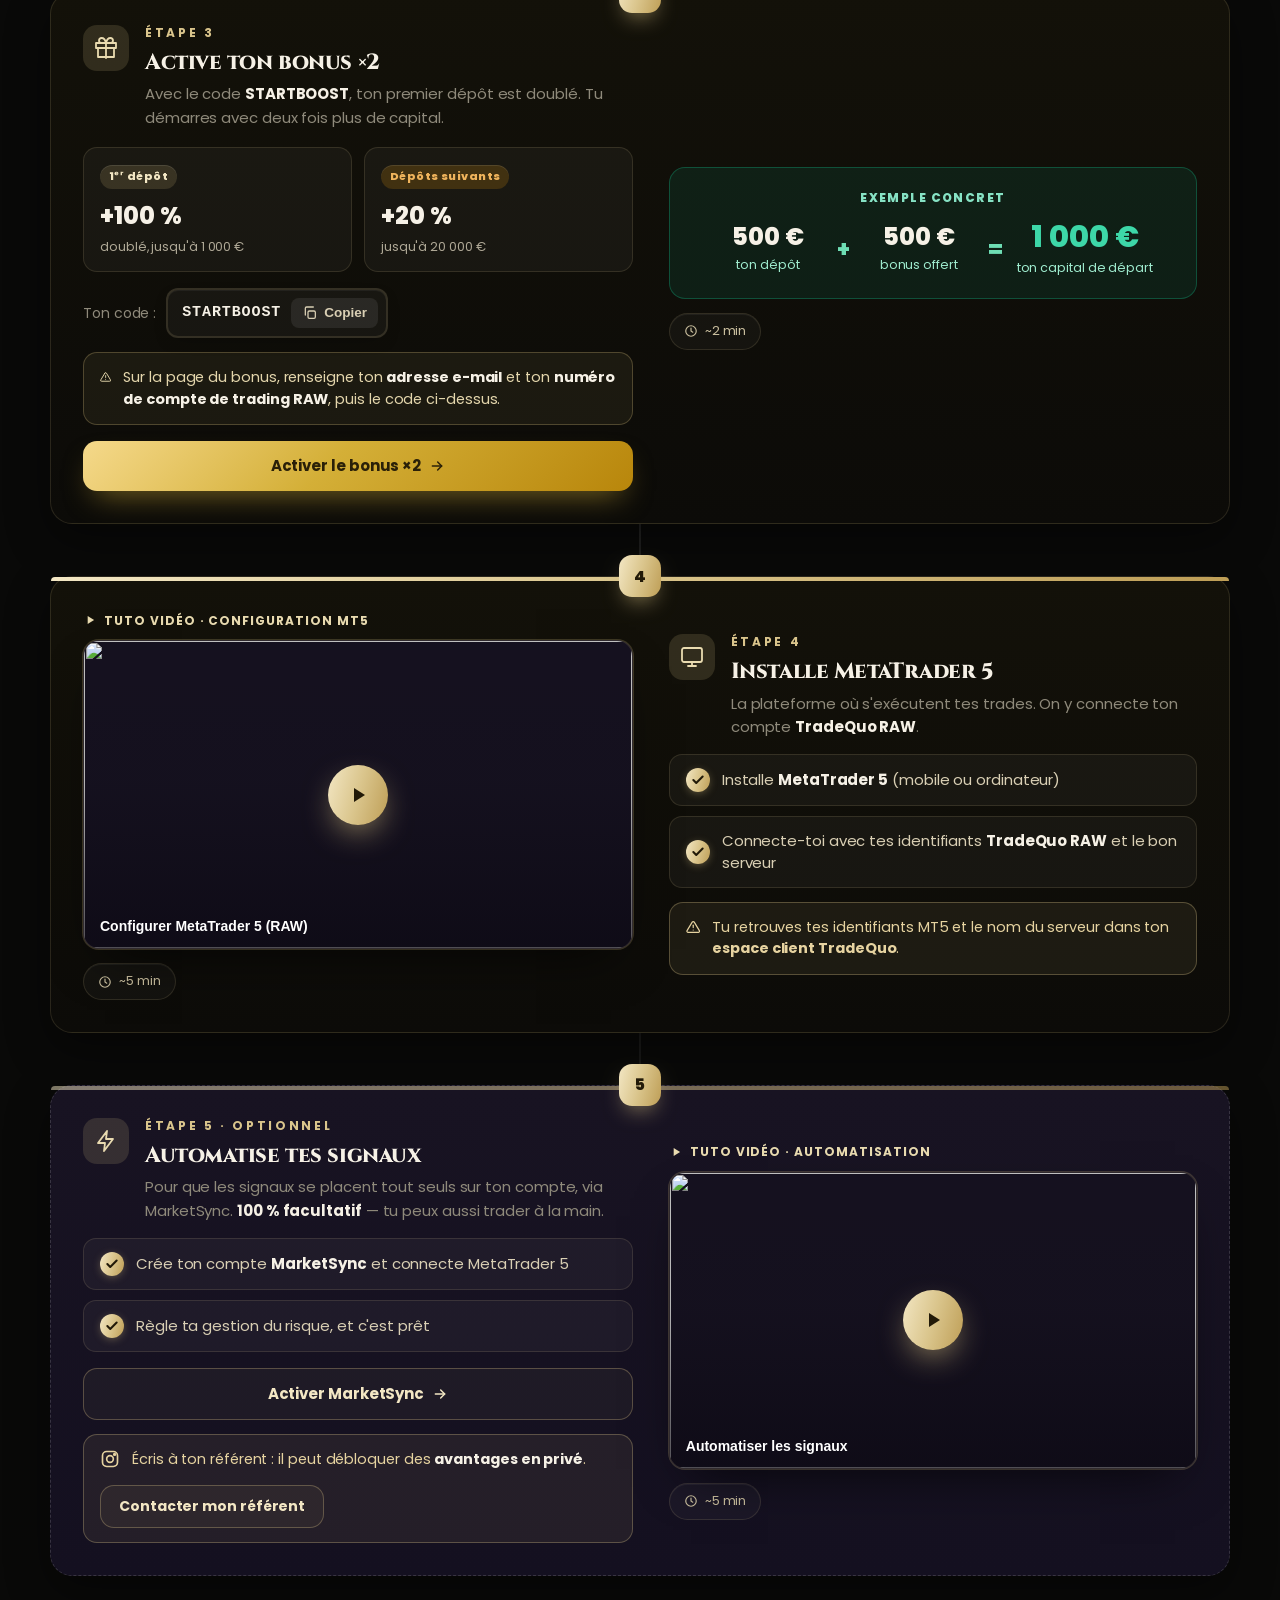
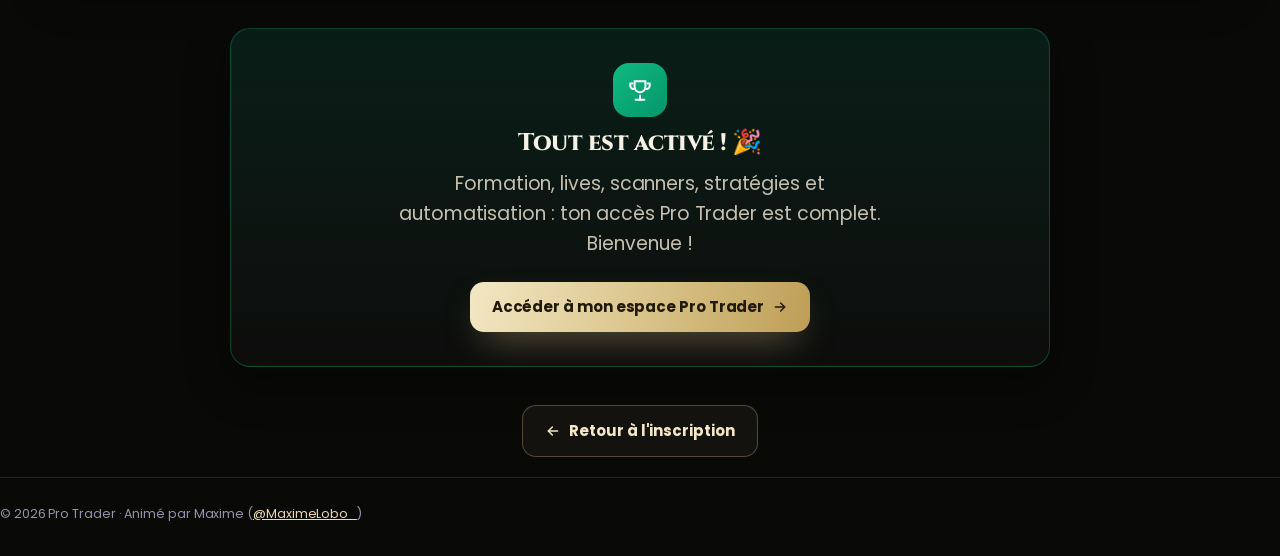
==== commit 34e8563f: "Final polish: wider layout, all steps two-column, champagne palette - Use more of the screen (wider " ====
--- a/depot.html
+++ b/depot.html
@@ -74,7 +74,7 @@
       <a href="#etape-5" class="opt"><span class="n">5</span>Automatisation · option</a>
     </nav>
 
-    <div class="timeline" style="max-width:1000px; margin:12px auto 0">
+    <div class="timeline" style="max-width:1180px; margin:12px auto 0">
 
       <!-- 1 — DÉPÔT -->
       <div class="step reveal" id="etape-1">
@@ -115,72 +115,89 @@
       <!-- 2 — TRANSFERT -->
       <div class="step reveal" id="etape-2">
         <div class="step-num">2</div>
-        <div style="display:flex; align-items:flex-start; gap:16px">
-          <div class="step-ico"><svg width="24" height="24" viewBox="0 0 24 24" fill="none" stroke="currentColor" stroke-width="1.8" stroke-linecap="round" stroke-linejoin="round"><use href="#i-transfer"/></svg></div>
-          <div style="min-width:0">
-            <p class="eyebrow">Étape 2</p>
-            <h2 class="h-sec" style="font-size:22px; margin-top:4px">Transfère l'argent vers ton compte RAW</h2>
-            <p style="margin:8px 0 0; font-size:15px; line-height:1.55; color:var(--muted)">Dans ton espace TradeQuo, transfère ton solde du portefeuille vers ton <strong style="color:var(--ink)">compte de trading RAW</strong> (celui que tu as ouvert à l'inscription, connecté à MetaTrader&nbsp;5). C'est indispensable pour activer le bonus.</p>
-          </div>
-        </div>
-
-        <div class="note note-amber" style="margin-top:16px">
-          <svg width="20" height="20" viewBox="0 0 24 24" fill="none" stroke="currentColor" stroke-width="2" stroke-linecap="round" stroke-linejoin="round"><use href="#i-alert"/></svg>
-          <span>L'argent doit être <strong>sur ton compte de trading RAW</strong> (et non dans le portefeuille TradeQuo) pour que le bonus s'applique.</span>
-        </div>
-
-        <div style="margin-top:16px"><span class="chip"><svg width="14" height="14" viewBox="0 0 24 24" fill="none" stroke="currentColor" stroke-width="2" stroke-linecap="round" stroke-linejoin="round"><use href="#i-clock"/></svg>~2 min</span></div>
+        <div class="step-row has-media is-reverse">
+          <div class="step-copy">
+            <div style="display:flex; align-items:flex-start; gap:16px">
+              <div class="step-ico"><svg width="24" height="24" viewBox="0 0 24 24" fill="none" stroke="currentColor" stroke-width="1.8" stroke-linecap="round" stroke-linejoin="round"><use href="#i-transfer"/></svg></div>
+              <div style="min-width:0">
+                <p class="eyebrow">Étape 2</p>
+                <h2 class="h-sec" style="font-size:22px; margin-top:4px">Transfère l'argent vers ton compte RAW</h2>
+                <p style="margin:8px 0 0; font-size:15px; line-height:1.55; color:var(--muted)">Dans ton espace TradeQuo, transfère ton solde du portefeuille vers ton <strong style="color:var(--ink)">compte de trading RAW</strong> (celui que tu as ouvert à l'inscription, connecté à MetaTrader&nbsp;5). C'est indispensable pour activer le bonus.</p>
+              </div>
+            </div>
+
+            <div class="note note-amber" style="margin-top:16px">
+              <svg width="20" height="20" viewBox="0 0 24 24" fill="none" stroke="currentColor" stroke-width="2" stroke-linecap="round" stroke-linejoin="round"><use href="#i-alert"/></svg>
+              <span>L'argent doit être <strong>sur ton compte de trading RAW</strong> (et non dans le portefeuille TradeQuo) pour que le bonus s'applique.</span>
+            </div>
+
+            <div style="margin-top:16px"><span class="chip"><svg width="14" height="14" viewBox="0 0 24 24" fill="none" stroke="currentColor" stroke-width="2" stroke-linecap="round" stroke-linejoin="round"><use href="#i-clock"/></svg>~2 min</span></div>
+          </div>
+
+          <div class="step-media">
+            <div class="flowcard">
+              <div class="flownode"><span class="fico"><svg width="20" height="20" viewBox="0 0 24 24" fill="none" stroke="currentColor" stroke-width="1.8" stroke-linecap="round" stroke-linejoin="round"><use href="#i-deposit"/></svg></span><div><b>Portefeuille TradeQuo</b><small>où arrive ton dépôt</small></div></div>
+              <div class="flowarrow"><svg width="20" height="20" viewBox="0 0 24 24" fill="none" stroke="currentColor" stroke-width="2.2" stroke-linecap="round" stroke-linejoin="round" style="transform:rotate(90deg)"><use href="#i-arrow"/></svg></div>
+              <div class="flownode is-raw"><span class="fico"><svg width="20" height="20" viewBox="0 0 24 24" fill="none" stroke="currentColor" stroke-width="1.8" stroke-linecap="round" stroke-linejoin="round"><use href="#i-screen"/></svg></span><div><b>Compte de trading RAW</b><small>connecté à MetaTrader&nbsp;5 · le bonus s'applique ici</small></div></div>
+            </div>
+          </div>
+        </div>
       </div>
 
       <!-- 3 — BONUS -->
       <div class="step reveal" id="etape-3">
         <div class="step-num">3</div>
-        <div style="display:flex; align-items:flex-start; gap:16px">
-          <div class="step-ico"><svg width="24" height="24" viewBox="0 0 24 24" fill="none" stroke="currentColor" stroke-width="1.8" stroke-linecap="round" stroke-linejoin="round"><use href="#i-gift"/></svg></div>
-          <div style="min-width:0">
-            <p class="eyebrow">Étape 3</p>
-            <h2 class="h-sec" style="font-size:22px; margin-top:4px">Active ton bonus ×2</h2>
-            <p style="margin:8px 0 0; font-size:15px; line-height:1.55; color:var(--muted)">Avec le code <strong style="color:var(--ink)">STARTBOOST</strong>, ton premier dépôt est doublé. Tu démarres avec deux fois plus de capital.</p>
-          </div>
-        </div>
-
-        <div class="tier-grid" style="margin-top:18px">
-          <div class="tier">
-            <span class="tier-badge">1ᵉʳ dépôt</span>
-            <div class="tier-big">+100&nbsp;%</div>
-            <div class="tier-sub">doublé, jusqu'à 1 000 €</div>
-          </div>
-          <div class="tier">
-            <span class="tier-badge" style="background:rgba(245,158,11,.18);color:#F0B45C">Dépôts suivants</span>
-            <div class="tier-big">+20&nbsp;%</div>
-            <div class="tier-sub">jusqu'à 20 000 €</div>
-          </div>
-        </div>
-
-        <div class="code-row" style="margin-top:16px">
-          <span style="font-size:14px; color:var(--muted)">Ton code :</span>
-          <span class="code-pill"><code id="startCode" data-code="startCode">STARTBOOST</code><button type="button" data-code-for="startCode" class="code-copy"><svg width="16" height="16" viewBox="0 0 24 24" fill="none" stroke="currentColor" stroke-width="1.9" stroke-linecap="round" stroke-linejoin="round"><use href="#i-copy"/></svg>Copier</button></span>
-        </div>
-
-        <div class="note note-blue" style="margin-top:14px">
-          <svg width="20" height="20" viewBox="0 0 24 24" fill="none" stroke="currentColor" stroke-width="2" stroke-linecap="round" stroke-linejoin="round"><use href="#i-alert"/></svg>
-          <span>Sur la page du bonus, renseigne ton <strong style="color:var(--ink)">adresse e-mail</strong> et ton <strong style="color:var(--ink)">numéro de compte de trading RAW</strong>, puis le code ci-dessus.</span>
-        </div>
-
-        <a href="https://tradequo.com/promo" target="_blank" rel="noopener nofollow sponsored" class="btn btn-gold btn-md" style="width:100%; margin-top:16px">Activer le bonus ×2 <svg width="16" height="16" viewBox="0 0 24 24" fill="none" stroke="currentColor" stroke-width="2.2" stroke-linecap="round" stroke-linejoin="round"><use href="#i-arrow"/></svg></a>
-
-        <div class="calc">
-          <p class="calc-title">Exemple concret</p>
-          <div class="calc-row">
-            <div class="calc-item"><div class="calc-num">500&nbsp;€</div><div class="calc-label">ton dépôt</div></div>
-            <span class="calc-op" aria-hidden="true">+</span>
-            <div class="calc-item"><div class="calc-num">500&nbsp;€</div><div class="calc-label">bonus offert</div></div>
-            <span class="calc-op" aria-hidden="true">=</span>
-            <div class="calc-item total"><div class="calc-num">1&nbsp;000&nbsp;€</div><div class="calc-label">ton capital de départ</div></div>
-          </div>
-        </div>
-
-        <div style="margin-top:16px"><span class="chip"><svg width="14" height="14" viewBox="0 0 24 24" fill="none" stroke="currentColor" stroke-width="2" stroke-linecap="round" stroke-linejoin="round"><use href="#i-clock"/></svg>~2 min</span></div>
+        <div class="step-row has-media">
+          <div class="step-copy">
+            <div style="display:flex; align-items:flex-start; gap:16px">
+              <div class="step-ico"><svg width="24" height="24" viewBox="0 0 24 24" fill="none" stroke="currentColor" stroke-width="1.8" stroke-linecap="round" stroke-linejoin="round"><use href="#i-gift"/></svg></div>
+              <div style="min-width:0">
+                <p class="eyebrow">Étape 3</p>
+                <h2 class="h-sec" style="font-size:22px; margin-top:4px">Active ton bonus ×2</h2>
+                <p style="margin:8px 0 0; font-size:15px; line-height:1.55; color:var(--muted)">Avec le code <strong style="color:var(--ink)">STARTBOOST</strong>, ton premier dépôt est doublé. Tu démarres avec deux fois plus de capital.</p>
+              </div>
+            </div>
+
+            <div class="tier-grid" style="margin-top:18px">
+              <div class="tier">
+                <span class="tier-badge">1ᵉʳ dépôt</span>
+                <div class="tier-big">+100&nbsp;%</div>
+                <div class="tier-sub">doublé, jusqu'à 1 000 €</div>
+              </div>
+              <div class="tier">
+                <span class="tier-badge" style="background:rgba(245,158,11,.18);color:#F0B45C">Dépôts suivants</span>
+                <div class="tier-big">+20&nbsp;%</div>
+                <div class="tier-sub">jusqu'à 20 000 €</div>
+              </div>
+            </div>
+
+            <div class="code-row" style="margin-top:16px">
+              <span style="font-size:14px; color:var(--muted)">Ton code :</span>
+              <span class="code-pill"><code id="startCode" data-code="startCode">STARTBOOST</code><button type="button" data-code-for="startCode" class="code-copy"><svg width="16" height="16" viewBox="0 0 24 24" fill="none" stroke="currentColor" stroke-width="1.9" stroke-linecap="round" stroke-linejoin="round"><use href="#i-copy"/></svg>Copier</button></span>
+            </div>
+
+            <div class="note note-blue" style="margin-top:14px">
+              <svg width="20" height="20" viewBox="0 0 24 24" fill="none" stroke="currentColor" stroke-width="2" stroke-linecap="round" stroke-linejoin="round"><use href="#i-alert"/></svg>
+              <span>Sur la page du bonus, renseigne ton <strong style="color:var(--ink)">adresse e-mail</strong> et ton <strong style="color:var(--ink)">numéro de compte de trading RAW</strong>, puis le code ci-dessus.</span>
+            </div>
+
+            <a href="https://tradequo.com/promo" target="_blank" rel="noopener nofollow sponsored" class="btn btn-gold btn-md" style="width:100%; margin-top:16px">Activer le bonus ×2 <svg width="16" height="16" viewBox="0 0 24 24" fill="none" stroke="currentColor" stroke-width="2.2" stroke-linecap="round" stroke-linejoin="round"><use href="#i-arrow"/></svg></a>
+          </div>
+
+          <div class="step-media">
+            <div class="calc" style="margin-top:0">
+              <p class="calc-title">Exemple concret</p>
+              <div class="calc-row">
+                <div class="calc-item"><div class="calc-num">500&nbsp;€</div><div class="calc-label">ton dépôt</div></div>
+                <span class="calc-op" aria-hidden="true">+</span>
+                <div class="calc-item"><div class="calc-num">500&nbsp;€</div><div class="calc-label">bonus offert</div></div>
+                <span class="calc-op" aria-hidden="true">=</span>
+                <div class="calc-item total"><div class="calc-num">1&nbsp;000&nbsp;€</div><div class="calc-label">ton capital de départ</div></div>
+              </div>
+            </div>
+            <div style="margin-top:14px"><span class="chip"><svg width="14" height="14" viewBox="0 0 24 24" fill="none" stroke="currentColor" stroke-width="2" stroke-linecap="round" stroke-linejoin="round"><use href="#i-clock"/></svg>~2 min</span></div>
+          </div>
+        </div>
       </div>
 
       <!-- 4 — METATRADER 5 -->
--- a/style.css
+++ b/style.css
@@ -5,16 +5,16 @@
    ========================================================= */
 
 :root{
-  --brand:#DFC98C; --brand-700:#B7943C; --cyan:#F7ECC8;
-  --ink:#F7F0E1; --text:#EDE6D6; --body:#CBC4B4; --muted:#928C7C;
-  --bg:#0A0A09; --line:rgba(214,190,124,.15);
-  --vlight:#ECDDAC; --green:#37B588; --muted-2:#B4AD9B;
-  --gold:#DFC98C; --gold-lt:#F7ECC8; --gold-dk:#B7943C;
-  --grad:linear-gradient(105deg,#F7ECC8,#DFC98C 50%,#BC9A46);
-  --card:linear-gradient(180deg,#15140E,#0D0C09);
+  --brand:#DAC58C; --brand-700:#B9994E; --cyan:#F3E7C4;
+  --ink:#F6F1E6; --text:#ECE6D8; --body:#C6C0B2; --muted:#8F8A7B;
+  --bg:#090908; --line:rgba(216,197,140,.14);
+  --vlight:#E9DBB0; --green:#33AE82; --muted-2:#B2AC9A;
+  --gold:#DAC58C; --gold-lt:#F3E7C4; --gold-dk:#B9994E;
+  --grad:linear-gradient(105deg,#F3E7C4,#DAC58C 50%,#BE9E56);
+  --card:linear-gradient(180deg,#131109,#0C0B08);
   --shadow-sm:0 1px 2px rgba(0,0,0,.45), 0 16px 36px rgba(0,0,0,.5);
-  --shadow:0 30px 66px rgba(0,0,0,.6);
-  --maxw:1080px;
+  --shadow:0 30px 66px rgba(0,0,0,.62);
+  --maxw:1200px;
 }
 
 *{ box-sizing:border-box; }
@@ -62,8 +62,8 @@
 .wrap{ max-width:var(--maxw); margin:0 auto; padding:0 20px; }
 @media (min-width:640px){ .wrap{ padding:0 28px; } }
 @media (min-width:1024px){ .wrap{ padding:0 40px; } }
-@media (min-width:1280px){ :root{ --maxw:1180px; } }
-@media (min-width:1700px){ :root{ --maxw:1280px; } }
+@media (min-width:1280px){ :root{ --maxw:1280px; } }
+@media (min-width:1700px){ :root{ --maxw:1400px; } }
 .narrow{ max-width:760px; margin-left:auto; margin-right:auto; }
 
 /* ---------- Titres ---------- */
@@ -302,3 +302,12 @@
   .step-row.is-reverse.has-media .step-copy{ order:2; }
   .step-media.stick{ position:sticky; top:88px; }
 }
+
+/* ---------- Visuel de flux (étape transfert) ---------- */
+.flowcard{ border:1px solid var(--line); border-radius:16px; background:linear-gradient(180deg, rgba(216,197,140,.05), rgba(255,255,255,.01)); padding:20px; display:flex; flex-direction:column; gap:10px; box-shadow:var(--shadow-sm); }
+.flownode{ display:flex; align-items:center; gap:12px; padding:14px 16px; border:1px solid var(--line); border-radius:12px; background:rgba(255,255,255,.02); }
+.flownode .fico{ display:grid; place-items:center; height:38px; width:38px; border-radius:10px; background:rgba(216,197,140,.14); color:var(--gold); flex:none; }
+.flownode b{ color:var(--ink); font-size:14.5px; display:block; }
+.flownode small{ font-size:12.5px; color:var(--muted); }
+.flowarrow{ display:grid; place-items:center; color:var(--gold); height:22px; }
+.flownode.is-raw{ border-color:rgba(216,197,140,.35); background:rgba(216,197,140,.06); }
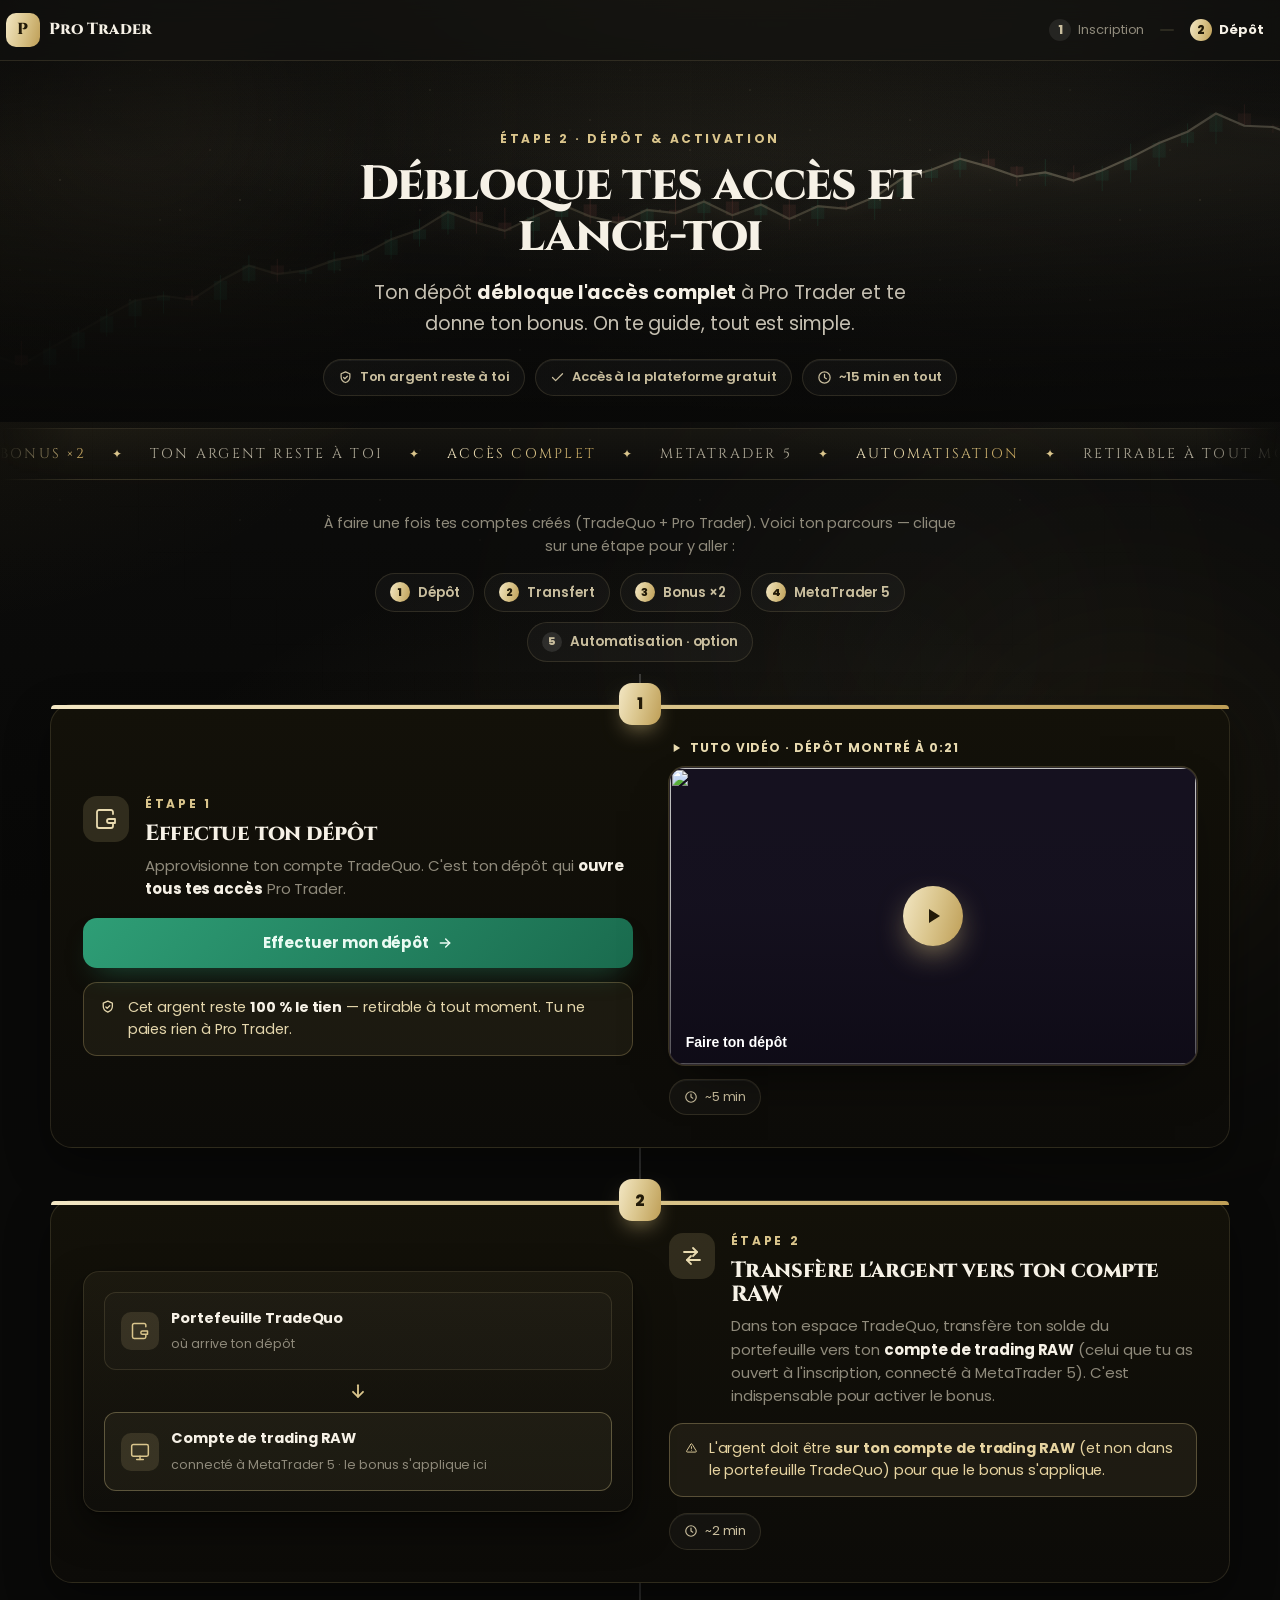
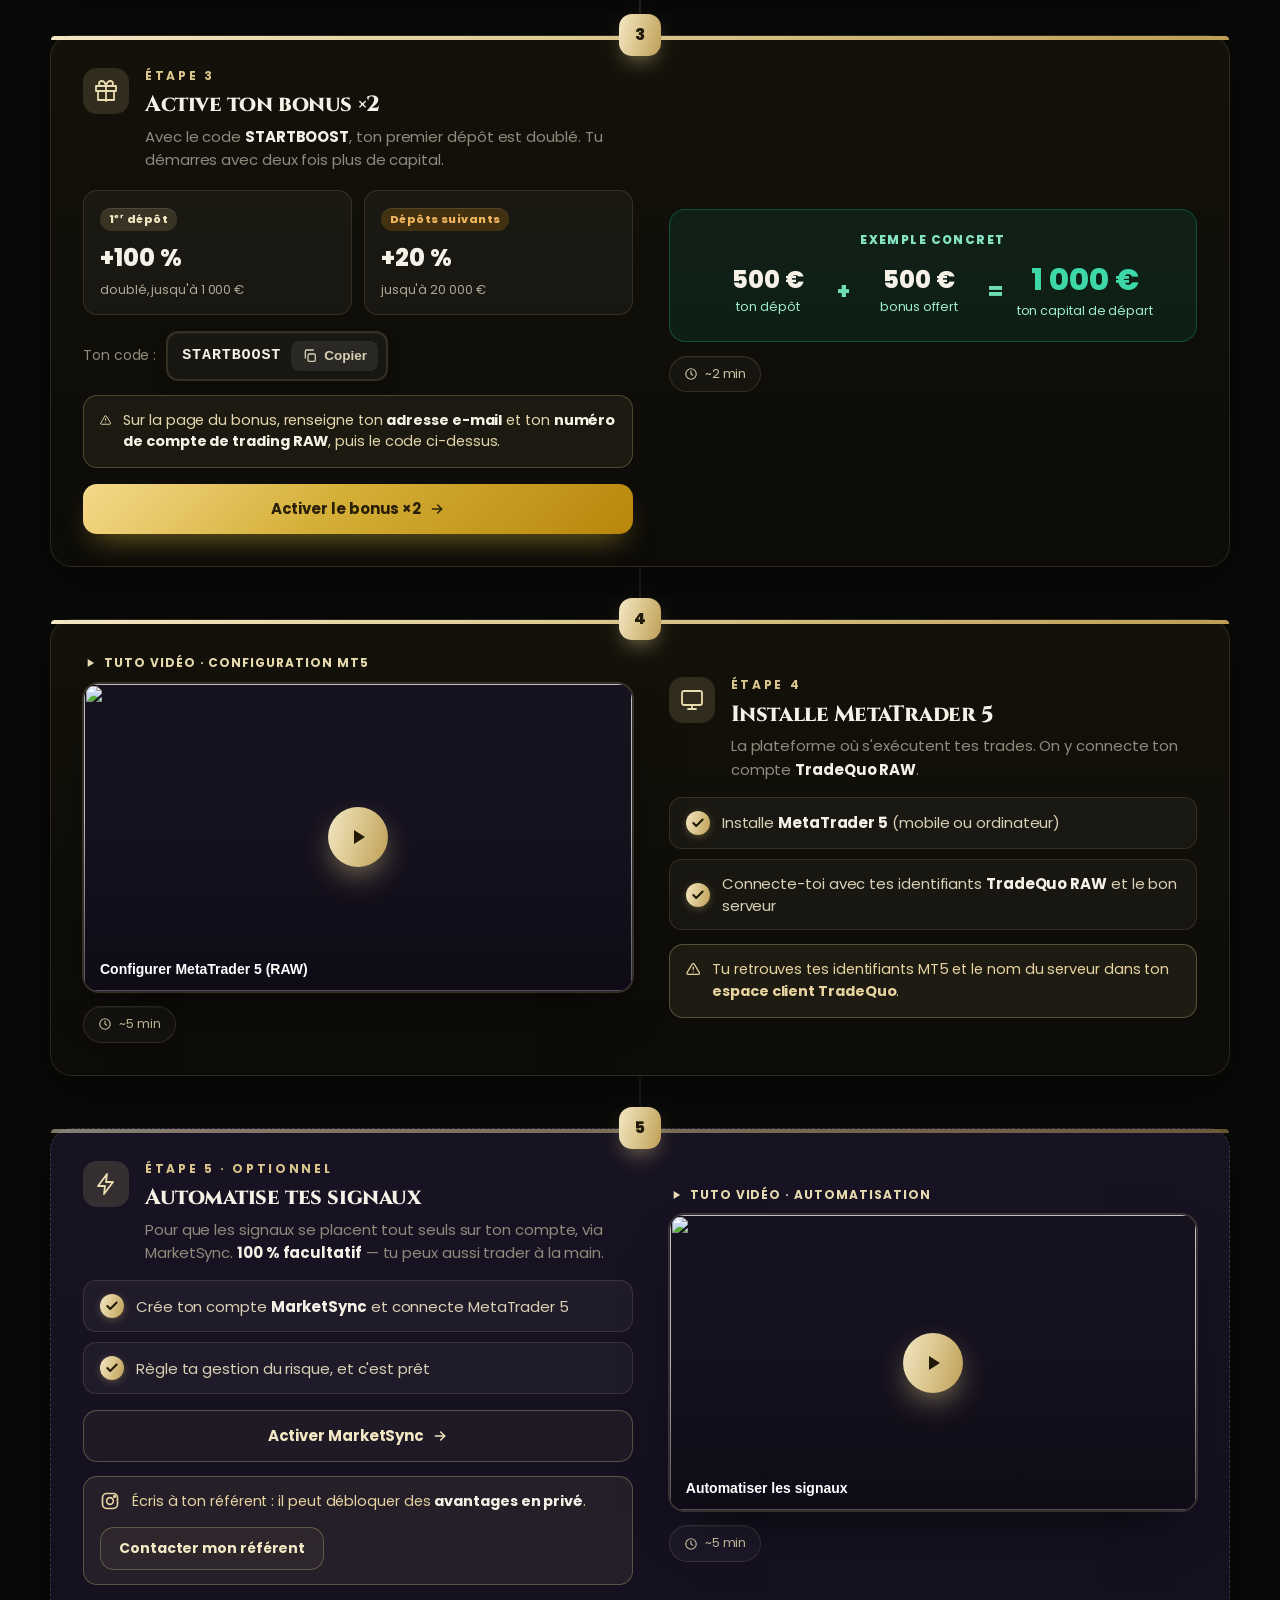
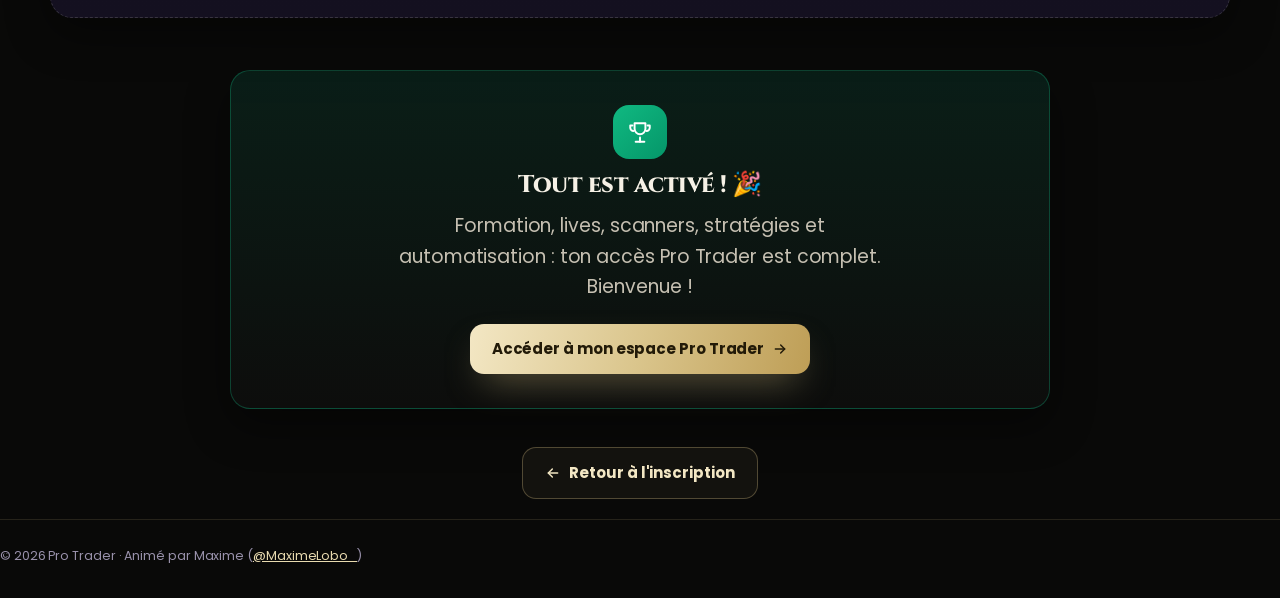
==== commit e959e3a9: "Animated chart hero on all pages; smoother continuous chart Move the hero trading-chart animation in" ====
--- a/depot.html
+++ b/depot.html
@@ -50,14 +50,18 @@
   </header>
 
   <!-- HERO -->
-  <section class="wrap narrow" style="text-align:center; padding:54px 20px 8px">
-    <p class="eyebrow reveal">Étape 2 · Dépôt &amp; activation</p>
-    <h1 class="h-sec reveal" style="margin-top:12px; font-size:clamp(28px,4.4vw,44px)">Débloque tes accès et lance-toi</h1>
-    <p class="lead reveal" style="margin:16px auto 0; max-width:560px">Ton dépôt <strong style="color:var(--ink)">débloque l'accès complet</strong> à Pro&nbsp;Trader et te donne ton bonus. On te guide, tout est simple.</p>
-    <div class="trust reveal">
-      <span class="chip"><svg width="15" height="15" viewBox="0 0 24 24" fill="none" stroke="currentColor" stroke-width="2" stroke-linecap="round" stroke-linejoin="round"><use href="#i-shield"/></svg>Ton argent reste à toi</span>
-      <span class="chip"><svg width="15" height="15" viewBox="0 0 24 24" fill="none" stroke="currentColor" stroke-width="2" stroke-linecap="round" stroke-linejoin="round"><use href="#i-check"/></svg>Accès à la plateforme gratuit</span>
-      <span class="chip"><svg width="15" height="15" viewBox="0 0 24 24" fill="none" stroke="currentColor" stroke-width="2" stroke-linecap="round" stroke-linejoin="round"><use href="#i-clock"/></svg>~15 min en tout</span>
+  <section class="pagehero">
+    <canvas id="heroChart" class="hero-chart" aria-hidden="true"></canvas>
+    <div class="hero-veil" aria-hidden="true"></div>
+    <div class="wrap narrow" style="text-align:center; padding:70px 20px 26px">
+      <p class="eyebrow reveal">Étape 2 · Dépôt &amp; activation</p>
+      <h1 class="h-sec reveal" style="margin-top:12px; font-size:clamp(30px,4.6vw,48px)">Débloque tes accès et lance-toi</h1>
+      <p class="lead reveal" style="margin:16px auto 0; max-width:560px">Ton dépôt <strong style="color:var(--ink)">débloque l'accès complet</strong> à Pro&nbsp;Trader et te donne ton bonus. On te guide, tout est simple.</p>
+      <div class="trust reveal">
+        <span class="chip"><svg width="15" height="15" viewBox="0 0 24 24" fill="none" stroke="currentColor" stroke-width="2" stroke-linecap="round" stroke-linejoin="round"><use href="#i-shield"/></svg>Ton argent reste à toi</span>
+        <span class="chip"><svg width="15" height="15" viewBox="0 0 24 24" fill="none" stroke="currentColor" stroke-width="2" stroke-linecap="round" stroke-linejoin="round"><use href="#i-check"/></svg>Accès à la plateforme gratuit</span>
+        <span class="chip"><svg width="15" height="15" viewBox="0 0 24 24" fill="none" stroke="currentColor" stroke-width="2" stroke-linecap="round" stroke-linejoin="round"><use href="#i-clock"/></svg>~15 min en tout</span>
+      </div>
     </div>
   </section>
 
@@ -308,6 +312,6 @@
     </div>
   </footer>
 
-  <script src="config.js?v=3"></script>
+  <script src="config.js?v=4"></script>
 </body>
 </html>
--- a/style.css
+++ b/style.css
@@ -311,3 +311,11 @@
 .flownode small{ font-size:12.5px; color:var(--muted); }
 .flowarrow{ display:grid; place-items:center; color:var(--gold); height:22px; }
 .flownode.is-raw{ border-color:rgba(216,197,140,.35); background:rgba(216,197,140,.06); }
+
+/* ---------- Hero animé (graphique) — Inscription / Dépôt ---------- */
+.pagehero{ position:relative; overflow:hidden; }
+.pagehero > .wrap{ position:relative; z-index:2; }
+.hero-chart{ position:absolute; inset:0; width:100%; height:100%; z-index:0; opacity:.42; pointer-events:none; }
+.hero-veil{ position:absolute; inset:0; z-index:1; pointer-events:none;
+  background:radial-gradient(120% 100% at 50% 34%, transparent 0%, rgba(9,9,8,.5) 66%, rgba(9,9,8,.95) 100%),
+            linear-gradient(180deg, rgba(9,9,8,.4), transparent 28%, rgba(9,9,8,.92)); }
